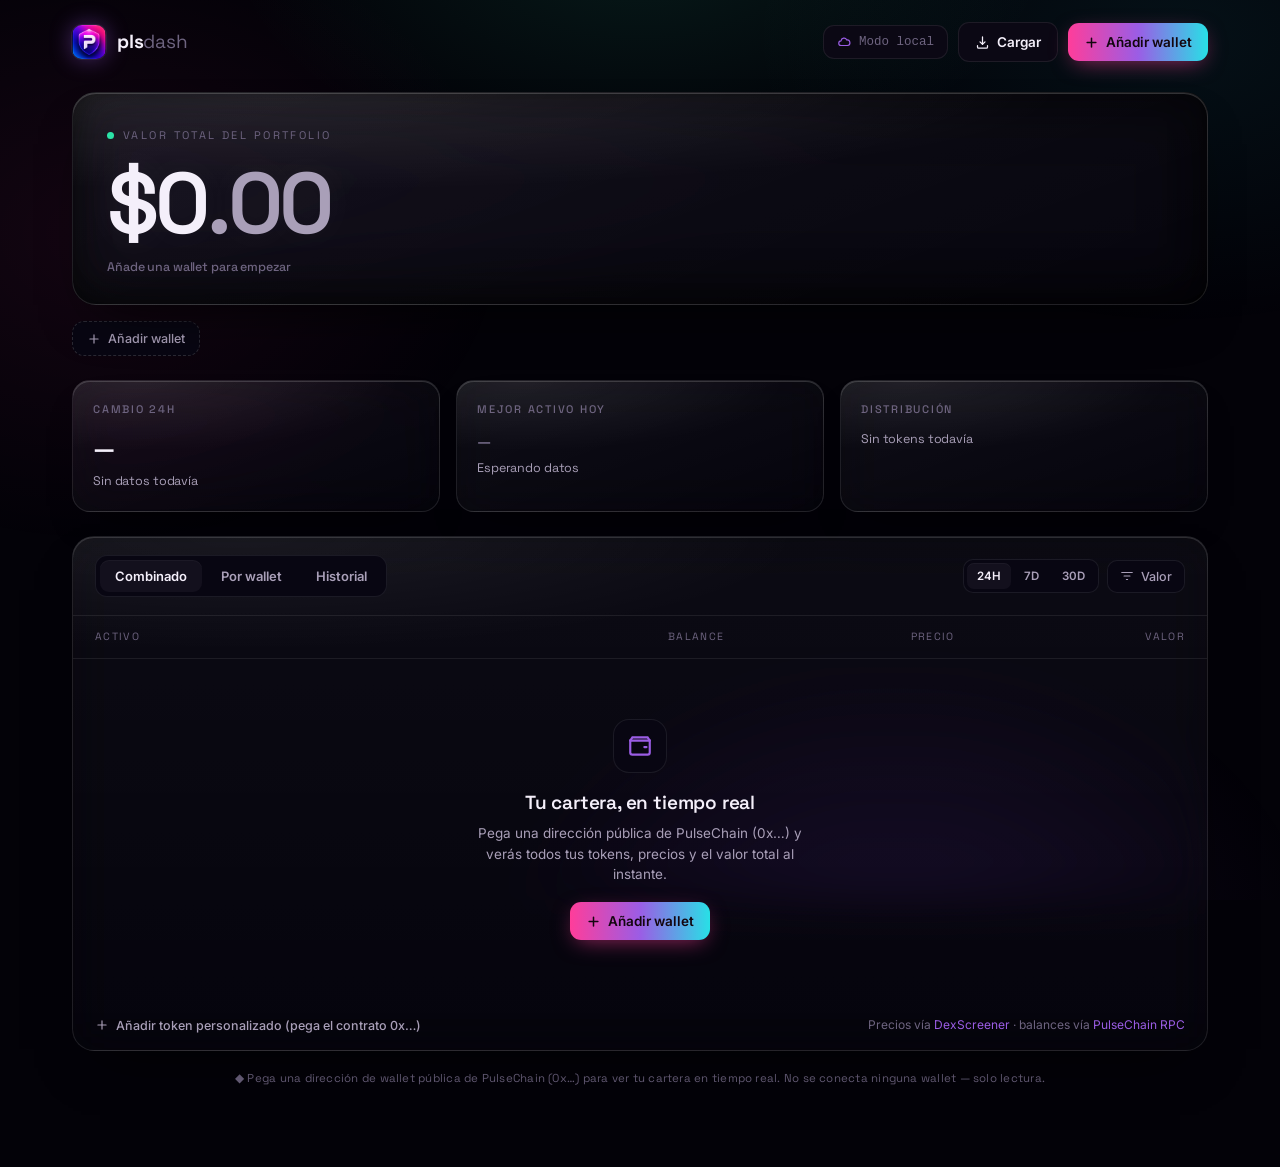
==== index.html @ 0d254b98 "fix(portada): los logos oficiales, de cualquier par y con el explorador de respaldo Los tokens salía" ====
<!DOCTYPE html>
<html lang="es">
<head>
<meta charset="UTF-8">
<meta name="viewport" content="width=device-width, initial-scale=1.0, viewport-fit=cover">
<meta name="apple-mobile-web-app-capable" content="yes">
<meta name="theme-color" content="#0C0710">
<meta name="description" content="PLSDASH — Portfolio tracker en tiempo real para PulseChain. Pega tus wallets y mira todos tus tokens, precios y valor total.">
<title>PLSDASH — PulseChain Portfolio</title>
<link rel="preconnect" href="https://fonts.googleapis.com">
<link rel="preconnect" href="https://fonts.gstatic.com" crossorigin>
<link href="https://fonts.googleapis.com/css2?family=Space+Grotesk:wght@400;500;600;700&family=Inter:wght@400;450;500;600&display=swap" rel="stylesheet">
<style>
  *{margin:0;padding:0;box-sizing:border-box}
  :root{
    --bg:#030208;
    --bg-2:#080612;
    --surface:#0B0814;
    --surface-2:#13101D;
    --line:rgba(255,255,255,.08);
    --line-2:rgba(255,255,255,.14);
    --text:#F4EFFA;
    --dim:#A99FB8;
    --faint:#6E6480;
    --pink:#FF3D9A;
    --violet:#9B5DE5;
    --cyan:#28E0E6;
    --mint:#2BE3A7;
    --red:#FF5C7A;
    --pulse:linear-gradient(90deg,#FF3D9A 0%,#9B5DE5 50%,#28E0E6 100%);
    --display:'Space Grotesk',sans-serif;
    --body:'Inter',sans-serif;
    /* Números financieros en Space Grotesk limpio. Lo técnico (direcciones
       0x… y el código de portfolio) mantiene una monospace real. */
    --mono:'Space Grotesk',sans-serif;
    --tech:'Courier New',monospace;
    --sat:env(safe-area-inset-top,0px);
    --sab:env(safe-area-inset-bottom,0px);
    --sal:env(safe-area-inset-left,0px);
    --sar:env(safe-area-inset-right,0px);
  }
  html{-webkit-text-size-adjust:100%}
  body{
    font-family:var(--body);
    background:var(--bg);
    color:var(--text);
    min-height:100vh;
    line-height:1.5;
    -webkit-font-smoothing:antialiased;
    overflow-x:hidden;
  }
  /* ambient glow */
  body::before{
    content:'';position:fixed;inset:0;z-index:0;pointer-events:none;
    background:
      radial-gradient(680px 380px at 50% -6%,rgba(43,227,167,.11),transparent 60%),
      radial-gradient(760px 520px at 92% 4%,rgba(40,224,230,.07),transparent 56%),
      radial-gradient(680px 520px at 8% 26%,rgba(255,61,154,.07),transparent 60%),
      radial-gradient(720px 560px at 70% 108%,rgba(155,93,229,.10),transparent 60%);
  }
  .wrap{position:relative;z-index:1;max-width:1180px;margin:0 auto;padding:max(0px,var(--sat)) calc(22px + var(--sar)) calc(80px + var(--sab)) calc(22px + var(--sal))}

  /* ---------- NAV ---------- */
  nav{display:flex;align-items:center;justify-content:space-between;padding:22px 0 30px;gap:16px}
  .brand{display:flex;align-items:center;gap:11px;font-family:var(--display);font-weight:600;font-size:19px;letter-spacing:-.01em;cursor:pointer;user-select:none}
  /* El icono trae su propio fondo y su gradiente, así que la marca ya no
     pinta ninguno: solo la sostiene y conserva el halo violeta de antes. */
  .brand .mark{width:34px;height:34px;border-radius:10px;overflow:hidden;flex-shrink:0;
    box-shadow:0 0 22px rgba(155,93,229,.42),0 0 0 1px rgba(255,255,255,.07)}
  .brand .mark img{width:100%;height:100%;display:block}
  .brand b{font-weight:700}
  .brand span{color:var(--faint);font-weight:400}
  .nav-actions{display:flex;align-items:center;gap:10px}
  .code-badge{display:flex;align-items:center;gap:8px;background:var(--surface);border:1px solid var(--line);border-radius:11px;padding:9px 13px;color:var(--dim);font-family:var(--tech);font-size:12.5px;cursor:pointer;transition:.16s}
  .code-badge:hover{border-color:var(--line-2);color:var(--text)}
  .code-badge svg{width:14px;height:14px;flex-shrink:0;color:var(--violet)}
  .code-badge.local{color:var(--faint)}
  .btn{font-family:var(--body);font-weight:600;font-size:13.5px;border:none;border-radius:11px;padding:11px 16px;cursor:pointer;display:inline-flex;align-items:center;gap:7px;transition:.18s ease;white-space:nowrap}
  .btn svg{width:15px;height:15px}
  .btn-primary{background:var(--pulse);color:#13060F;box-shadow:0 6px 22px -6px rgba(255,61,154,.6)}
  .btn-primary:hover{transform:translateY(-1px);box-shadow:0 10px 26px -6px rgba(255,61,154,.7)}
  .btn-primary:active{transform:translateY(0)}
  .btn-ghost{background:var(--surface);color:var(--text);border:1px solid var(--line)}
  .btn-ghost:hover{border-color:var(--line-2);background:var(--surface-2)}
  .btn:focus-visible,.tool:focus-visible,.tab:focus-visible,.code-badge:focus-visible{outline:2px solid var(--cyan);outline-offset:2px}

  /* ---------- HERO ---------- */
  .hero{position:relative;border:1px solid rgba(255,255,255,.10);border-radius:24px;padding:34px 34px 0;overflow:hidden;margin-bottom:16px;
    background:radial-gradient(120% 80% at 18% 0%,rgba(255,255,255,.085),transparent 58%),linear-gradient(160deg,rgba(255,255,255,.05),rgba(255,255,255,.012));
    backdrop-filter:blur(24px) saturate(150%);-webkit-backdrop-filter:blur(24px) saturate(150%);
    box-shadow:inset 0 1px 0 rgba(255,255,255,.18),inset 0 -16px 36px rgba(0,0,0,.42),0 26px 54px -26px rgba(0,0,0,.85)}
  .eyebrow{font-family:var(--mono);font-size:11px;letter-spacing:.22em;text-transform:uppercase;color:var(--faint);display:flex;align-items:center;gap:9px}
  .eyebrow .live{width:7px;height:7px;border-radius:50%;background:var(--mint);box-shadow:0 0 0 0 rgba(43,227,167,.6);animation:beat 2.4s infinite}
  .eyebrow .live.stale{background:var(--faint);animation:none}
  @keyframes beat{0%{box-shadow:0 0 0 0 rgba(43,227,167,.55)}70%{box-shadow:0 0 0 7px rgba(43,227,167,0)}100%{box-shadow:0 0 0 0 rgba(43,227,167,0)}}
  .total{font-family:var(--display);font-weight:600;color:var(--text);letter-spacing:-.03em;line-height:1;margin:16px 0 12px;font-size:clamp(48px,9vw,86px);font-variant-numeric:tabular-nums;text-shadow:0 0 40px rgba(255,255,255,.07)}
  .total .cents{color:var(--dim)}
  .hero-meta{display:flex;flex-wrap:wrap;align-items:center;gap:8px 16px;font-size:13.5px;color:var(--dim);padding-bottom:28px;min-height:20px}
  .chip{display:inline-flex;align-items:center;gap:6px;font-family:var(--mono);font-size:12.5px;font-weight:500;font-variant-numeric:tabular-nums;letter-spacing:-.01em}
  .up{color:var(--mint)}.down{color:var(--red)}
  .chip.pill{background:rgba(43,227,167,.1);color:var(--mint);padding:5px 10px;border-radius:8px;border:1px solid rgba(43,227,167,.22)}
  .chip.pill.down{background:rgba(255,92,122,.1);color:var(--red);border-color:rgba(255,92,122,.22)}
  .dot-sep{width:3px;height:3px;border-radius:50%;background:var(--faint)}

  /* ---------- WALLET BAR ---------- */
  .wallet-bar{display:flex;flex-wrap:wrap;gap:10px;margin-bottom:24px;align-items:center}
  .wchip{display:inline-flex;align-items:center;gap:9px;background:var(--surface);border:1px solid var(--line);border-radius:12px;padding:8px 10px 8px 12px;font-size:13px;color:var(--text);transition:.16s}
  .wchip:hover{border-color:var(--line-2)}
  .wchip .wch-d{width:24px;height:24px;border-radius:7px;display:grid;place-items:center;font-family:var(--mono);font-size:10px;color:#0C0710;font-weight:700;flex-shrink:0}
  .wchip .wch-i b{font-weight:600;font-size:12.5px}
  .wchip .wch-i span{font-family:var(--tech);font-size:10.5px;color:var(--faint);display:block;line-height:1.2}
  .wchip .x{width:24px;height:24px;border-radius:7px;display:grid;place-items:center;background:none;border:none;cursor:pointer;color:var(--faint);transition:.15s}
  .wchip .x:hover{background:var(--bg-2);color:var(--red)}
  .wchip .x svg{width:13px;height:13px}
  .wchip .lbl-btn{background:none;border:none;cursor:pointer;color:var(--faint);padding:0;display:grid;place-items:center}
  .wchip .lbl-btn:hover{color:var(--violet)}
  .wchip .lbl-btn svg{width:12px;height:12px}
  .add-wallet-chip{display:inline-flex;align-items:center;gap:7px;background:var(--bg-2);border:1px dashed var(--line-2);border-radius:12px;padding:9px 14px;font-family:var(--body);font-weight:500;font-size:12.5px;color:var(--dim);cursor:pointer;transition:.16s}
  .add-wallet-chip:hover{color:var(--text);border-color:var(--violet)}
  .add-wallet-chip svg{width:14px;height:14px}

  /* ---------- STAT STRIP ---------- */
  .stats{display:grid;grid-template-columns:repeat(3,1fr);gap:16px;margin-bottom:24px}
  .stat{position:relative;border:1px solid rgba(255,255,255,.10);border-radius:18px;padding:20px;
    background:radial-gradient(120% 90% at 18% 0%,rgba(255,255,255,.08),transparent 60%),linear-gradient(160deg,rgba(255,255,255,.05),rgba(255,255,255,.012));
    backdrop-filter:blur(22px) saturate(150%);-webkit-backdrop-filter:blur(22px) saturate(150%);
    box-shadow:inset 0 1px 0 rgba(255,255,255,.16),0 20px 44px -26px rgba(0,0,0,.8)}
  .stat h4{font-family:var(--mono);font-size:11px;letter-spacing:.16em;text-transform:uppercase;color:var(--faint);font-weight:500;margin-bottom:12px}
  .stat .v{font-family:var(--display);font-size:25px;font-weight:600;letter-spacing:-.02em;font-variant-numeric:tabular-nums}
  .stat .sub{font-size:12.5px;color:var(--dim);margin-top:5px;font-family:var(--mono);font-variant-numeric:tabular-nums;letter-spacing:-.01em}
  .perf-row{display:flex;align-items:center;gap:10px}
  .tk{width:26px;height:26px;border-radius:50%;display:grid;place-items:center;font-family:var(--display);font-weight:700;font-size:11px;color:#0C0710;flex-shrink:0;overflow:hidden;position:relative}
  .tk img{position:absolute;inset:0;width:100%;height:100%;object-fit:cover;border-radius:50%}
  /* mini donut */
  .donut{display:flex;align-items:center;gap:16px}
  .donut svg{width:62px;height:62px;flex-shrink:0;transform:rotate(-90deg)}
  .legend{display:flex;flex-direction:column;gap:5px;font-size:12px;color:var(--dim)}
  .legend i{display:inline-block;width:8px;height:8px;border-radius:2px;margin-right:7px}

  /* ---------- HOLDINGS ---------- */
  .panel{position:relative;border:1px solid rgba(255,255,255,.10);border-radius:22px;overflow:hidden;
    background:radial-gradient(90% 40% at 15% 0%,rgba(255,255,255,.06),transparent 55%),linear-gradient(180deg,rgba(255,255,255,.04),rgba(255,255,255,.012));
    backdrop-filter:blur(22px) saturate(150%);-webkit-backdrop-filter:blur(22px) saturate(150%);
    box-shadow:inset 0 1px 0 rgba(255,255,255,.14),0 26px 54px -28px rgba(0,0,0,.85)}
  .panel-head{display:flex;align-items:center;justify-content:space-between;padding:18px 22px;border-bottom:1px solid var(--line);gap:12px;flex-wrap:wrap}
  .tabs{display:flex;gap:4px;background:var(--bg-2);padding:4px;border-radius:12px;border:1px solid var(--line)}
  .tab{font-family:var(--body);font-weight:600;font-size:13px;color:var(--dim);background:none;border:none;padding:8px 15px;border-radius:9px;cursor:pointer;transition:.16s}
  .tab.on{background:var(--surface-2);color:var(--text);box-shadow:0 1px 0 rgba(255,255,255,.04) inset}
  .head-tools{display:flex;align-items:center;gap:8px}
  .tool{display:inline-flex;align-items:center;gap:7px;font-family:var(--body);font-weight:500;font-size:12.5px;color:var(--dim);background:var(--bg-2);border:1px solid var(--line);padding:8px 12px;border-radius:10px;cursor:pointer;transition:.16s;white-space:nowrap;flex-shrink:0}
  .tool:hover{color:var(--text);border-color:var(--line-2)}
  .tool svg{width:14px;height:14px}
  .tool.active{color:var(--text);border-color:var(--violet)}

  .thead{display:grid;grid-template-columns:2.4fr 1.3fr 1.3fr 1.3fr;gap:14px;padding:13px 22px;font-family:var(--mono);font-size:10.5px;letter-spacing:.13em;text-transform:uppercase;color:var(--faint);border-bottom:1px solid var(--line)}
  .thead .r{text-align:right}
  .row{display:grid;grid-template-columns:2.4fr 1.3fr 1.3fr 1.3fr;gap:14px;padding:15px 22px;align-items:center;border-bottom:1px solid var(--line);transition:.15s}
  .row:last-child{border-bottom:none}
  .row:hover{background:rgba(255,255,255,.045)}
  .asset{display:flex;align-items:center;gap:13px;min-width:0}
  .logo{width:40px;height:40px;border-radius:50%;display:grid;place-items:center;font-family:var(--display);font-weight:700;font-size:14px;color:#0C0710;flex-shrink:0;position:relative;box-shadow:0 0 0 1px rgba(255,255,255,.06);overflow:hidden}
  .logo img{position:absolute;inset:0;width:100%;height:100%;border-radius:50%;object-fit:cover;z-index:2;background:#17101F}
  .logo .ini{position:relative;z-index:1}
  .asset .nm{min-width:0}
  .asset .nm b{font-weight:600;font-size:14.5px;display:block;letter-spacing:-.01em;white-space:nowrap;overflow:hidden;text-overflow:ellipsis}
  .asset .nm span{font-family:var(--mono);font-size:11.5px;color:var(--faint)}
  .custom-tag{font-family:var(--mono);font-size:9px;letter-spacing:.08em;text-transform:uppercase;color:var(--violet);border:1px solid rgba(155,93,229,.4);padding:2px 5px;border-radius:5px;margin-left:7px;vertical-align:middle}
  .num{font-family:var(--mono);font-size:13.5px;text-align:right;font-variant-numeric:tabular-nums;letter-spacing:-.01em}
  .num .q{color:var(--dim);font-size:11px;display:block;margin-top:2px}
  .val{font-family:var(--mono);font-size:14px;font-weight:600;text-align:right;font-variant-numeric:tabular-nums;letter-spacing:-.01em}
  .val .d{font-size:11px;font-weight:500;margin-top:2px;display:block}
  /* Nota del filtro de polvo, bajo la lista. Discreta a propósito: informa
     de lo que no se está viendo sin competir con las filas. */
  /* ---------- POLVO ----------
     Escondido por omisión. El botón vive al final de la lista, no en la barra
     de herramientas: desplegar el polvo es algo que se hace después de mirar
     la cartera, no antes. */
  .dust-foot{border-top:1px solid var(--line)}
  .dust-btn{display:flex;align-items:center;justify-content:center;gap:10px;width:100%;
    padding:14px 22px;background:none;border:0;cursor:pointer;
    font-family:var(--mono);font-size:11.5px;letter-spacing:.13em;
    color:var(--faint);transition:color .16s,background .16s}
  .dust-btn:hover{color:var(--text);background:var(--bg-2)}
  .dust-btn .db-lbl{color:var(--violet);font-weight:600}
  .dust-btn:hover .db-lbl{color:var(--text)}
  .dust-btn .db-sub{letter-spacing:.02em;text-transform:none}
  .dust-sep{padding:11px 22px 4px;font-family:var(--mono);font-size:10.5px;
    letter-spacing:.13em;text-transform:uppercase;color:var(--faint)}
  /* Las filas del polvo van un punto más apagadas que las de verdad: están
     ahí porque las has pedido, no porque importen. */
  .dust-lista .row{opacity:.72}
  .dust-lista .row:hover{opacity:1}

  /* wallet group header (by-wallet view) */
  .wgroup{padding:16px 22px 6px;border-bottom:1px solid var(--line);display:flex;align-items:center;justify-content:space-between;background:var(--bg-2)}
  .wgroup .wl{display:flex;align-items:center;gap:11px}
  .wgroup .wd{width:32px;height:32px;border-radius:9px;background:var(--surface-2);border:1px solid var(--line);display:grid;place-items:center;font-family:var(--mono);font-size:11px;color:var(--violet)}
  .wgroup .wn b{font-size:13.5px;display:block}
  .wgroup .wn span{font-family:var(--tech);font-size:11px;color:var(--faint)}
  .wgroup .wv{font-family:var(--mono);font-size:14px;font-weight:600;text-align:right;font-variant-numeric:tabular-nums;letter-spacing:-.01em}
  .wgroup .wv span{display:block;font-size:11px;font-weight:400;color:var(--faint)}

  .foot{padding:16px 22px;display:flex;align-items:center;justify-content:space-between;font-size:12px;color:var(--faint);flex-wrap:wrap;gap:8px}
  .foot a{color:var(--violet);text-decoration:none}
  .foot a:hover{text-decoration:underline}
  .add-tok{display:inline-flex;align-items:center;gap:7px;font-family:var(--body);font-weight:500;font-size:12.5px;color:var(--dim);cursor:pointer;background:none;border:none}
  .add-tok:hover{color:var(--text)}
  .add-tok svg{width:14px;height:14px}

  /* state blocks */
  .state-block{padding:60px 22px;text-align:center;color:var(--dim)}
  .state-block .ico{width:54px;height:54px;border-radius:16px;background:var(--bg-2);border:1px solid var(--line);display:grid;place-items:center;margin:0 auto 16px;color:var(--violet)}
  .state-block .ico svg{width:26px;height:26px}
  .state-block h3{font-family:var(--display);font-size:19px;font-weight:600;color:var(--text);margin-bottom:6px;letter-spacing:-.01em}
  .state-block p{font-size:13.5px;max-width:340px;margin:0 auto 18px}
  .state-block.error .ico{color:var(--red)}
  .spinner{width:34px;height:34px;border-radius:50%;border:3px solid var(--line-2);border-top-color:var(--violet);margin:0 auto 16px;animation:spin .8s linear infinite}
  @keyframes spin{to{transform:rotate(360deg)}}
  /* skeleton rows */
  .sk-row{display:grid;grid-template-columns:2.4fr 1.3fr 1.3fr 1.3fr;gap:14px;padding:15px 22px;align-items:center;border-bottom:1px solid var(--line)}
  .sk{background:linear-gradient(90deg,var(--surface-2) 25%,var(--bg-2) 37%,var(--surface-2) 63%);background-size:400% 100%;animation:shimmer 1.4s infinite;border-radius:6px;height:14px}
  .sk.circle{width:40px;height:40px;border-radius:50%}
  .sk-asset{display:flex;align-items:center;gap:13px}
  @keyframes shimmer{0%{background-position:100% 0}100%{background-position:-100% 0}}

  .note{margin-top:18px;font-size:11.5px;color:var(--faint);text-align:center;font-family:var(--mono);letter-spacing:.02em;line-height:1.6}

  /* Sin regla `display` positiva aquí: la llevaba y pisaba al `display:grid`
     de .thead (misma especificidad, declarada después), y la cabecera de
     columnas salía apilada en escritorio. Ocultar basta, que para eso está. */
  body[data-view="wallet"] .hide-on-wallet{display:none}
  /* En la vista Historial ocultamos la cabecera de tabla, las herramientas
     de tokens y el pie de "añadir token": no aplican al calendario. */
  body[data-view="history"] .thead,
  body[data-view="history"] .head-tools,
  body[data-view="history"] .foot{display:none}

  /* ---------- HISTORIAL / CALENDARIO ---------- */
  .hist-bar{display:flex;align-items:center;justify-content:space-between;gap:12px;padding:16px 22px;border-bottom:1px solid var(--line);flex-wrap:wrap}
  .month-nav{display:flex;align-items:center;gap:10px}
  .mn-btn{width:34px;height:34px;border-radius:9px;background:var(--bg-2);border:1px solid var(--line);color:var(--text);font-size:18px;cursor:pointer;display:grid;place-items:center;transition:.15s;line-height:1}
  .mn-btn:hover{border-color:var(--line-2);background:var(--surface-2)}
  .mn-lbl{font-family:var(--display);font-weight:600;font-size:15px;min-width:140px;text-align:center;text-transform:capitalize}
  .hist-filters{display:flex;gap:8px;flex-wrap:wrap}
  .hist-wallet{width:auto;min-width:160px;padding:9px 12px;font-family:var(--body);font-size:13px;cursor:pointer;letter-spacing:0}
  .hist-min{width:auto;min-width:120px;padding:9px 12px;font-family:var(--body);font-size:13px;cursor:pointer;letter-spacing:0;color:var(--text)}
  .cal-grid{display:grid;grid-template-columns:repeat(7,1fr);gap:6px;padding:18px 22px}
  .cal-wd{text-align:center;font-family:var(--mono);font-size:10px;letter-spacing:.1em;color:var(--faint);padding-bottom:2px}
  .cal-pad{min-height:98px}
  .cal-cell{position:relative;min-height:98px;border-radius:10px;border:1px solid var(--line);background:var(--surface-2);overflow:hidden;display:flex;flex-direction:column;gap:4px;padding:6px 7px;text-align:left;font-family:inherit}
  .cal-cell.active{cursor:pointer;border-color:var(--line-2)}
  .cal-cell.active:hover{border-color:var(--violet)}
  .cal-cell.sel{border-color:var(--cyan);box-shadow:0 0 0 1px var(--cyan)}
  .cal-fill{position:absolute;inset:0;background:var(--pulse);z-index:0}
  .cal-d{position:relative;z-index:1;font-family:var(--mono);font-size:11px;font-weight:600;color:var(--text);font-variant-numeric:tabular-nums;opacity:.92}
  .cal-toks{position:relative;z-index:1;display:flex;flex-direction:column;gap:3px;flex:1;min-height:0}
  .cal-tok{display:flex;align-items:center;gap:5px;background:rgba(10,6,14,.46);border-radius:6px;padding:2px 5px}
  .ctk-logo{width:15px;height:15px;border-radius:50%;flex-shrink:0;display:grid;place-items:center;font-family:var(--display);font-weight:700;font-size:8px;color:#0C0710;overflow:hidden;position:relative}
  .ctk-logo img{position:absolute;inset:0;width:100%;height:100%;object-fit:cover}
  .ctk-amt{font-family:var(--mono);font-size:10px;font-weight:600;color:var(--text);letter-spacing:-.02em;white-space:nowrap;overflow:hidden;text-overflow:ellipsis}
  .ctk-usd{margin-left:auto;font-family:var(--mono);font-size:9.5px;font-weight:600;color:var(--mint);letter-spacing:-.02em;white-space:nowrap}
  .cal-more{position:relative;z-index:1;font-family:var(--mono);font-size:9px;color:var(--dim);padding-left:2px}
  .cal-tot{position:relative;z-index:1;font-family:var(--mono);font-size:10.5px;font-weight:700;color:var(--text);letter-spacing:-.02em;text-shadow:0 1px 2px rgba(0,0,0,.55)}
  /* resumen del mes */
  .hist-summary{padding:6px 22px 18px;border-top:1px solid var(--line)}
  .hs-head{display:flex;align-items:baseline;justify-content:space-between;gap:10px;padding:14px 0 10px;flex-wrap:wrap}
  .hs-head b{font-family:var(--display);font-size:15px;font-weight:600}
  .hs-head span{font-family:var(--mono);font-size:12px;color:var(--dim);font-variant-numeric:tabular-nums}
  .hs-row{display:flex;align-items:center;gap:12px;padding:9px 0;border-bottom:1px solid var(--line)}
  .hs-row:last-child{border-bottom:none}
  .hs-i{flex:1;min-width:0}
  .hs-i b{display:block;font-size:13px;font-weight:600;font-family:var(--mono);letter-spacing:-.01em;font-variant-numeric:tabular-nums}
  .hs-i span{display:block;font-family:var(--body);font-size:11px;color:var(--faint);white-space:nowrap;overflow:hidden;text-overflow:ellipsis}
  .hs-v{font-family:var(--mono);font-size:13px;font-weight:600;color:var(--mint);letter-spacing:-.01em;font-variant-numeric:tabular-nums}
  .hist-detail{padding:6px 22px 18px;border-top:1px solid var(--line)}
  .hd-head{display:flex;align-items:baseline;justify-content:space-between;gap:10px;padding:14px 0 10px;flex-wrap:wrap}
  .hd-head b{font-family:var(--display);font-size:15px;font-weight:600;text-transform:capitalize}
  .hd-head span{font-family:var(--mono);font-size:12px;color:var(--dim);font-variant-numeric:tabular-nums}
  .htx{display:flex;align-items:center;gap:12px;padding:10px 0;border-bottom:1px solid var(--line)}
  .htx:last-child{border-bottom:none}
  .htx .logo{box-shadow:0 0 0 1px rgba(255,255,255,.06)}
  .htx-i{flex:1;min-width:0}
  .htx-i b{display:block;font-size:13.5px;font-weight:600;font-family:var(--mono);letter-spacing:-.01em;font-variant-numeric:tabular-nums}
  .htx-i span{font-family:var(--body);font-size:11.5px;color:var(--faint);white-space:nowrap;overflow:hidden;text-overflow:ellipsis;display:block}
  .htx-v{font-family:var(--mono);font-size:13.5px;font-weight:600;color:var(--mint);letter-spacing:-.01em;font-variant-numeric:tabular-nums}
  .hist-note{padding:14px 22px;text-align:center;font-size:11px;color:var(--faint);font-family:var(--mono);border-top:1px solid var(--line)}

  /* ---------- TIMEFRAME + GRÁFICO ---------- */
  .tf-seg{display:flex;gap:3px;background:var(--bg-2);border:1px solid var(--line);padding:3px;border-radius:10px}
  .tf-seg button{font-family:var(--body);font-weight:600;font-size:11.5px;color:var(--dim);background:none;border:none;padding:6px 10px;border-radius:7px;cursor:pointer;transition:.15s}
  .tf-seg button.on{background:var(--surface-2);color:var(--text);box-shadow:0 1px 0 rgba(255,255,255,.04) inset}
  .tf-seg button:hover:not(.on){color:var(--text)}
  .tf-seg button:focus-visible{outline:2px solid var(--cyan);outline-offset:1px}
  .chartbtn{margin-left:auto;width:30px;height:30px;border-radius:8px;display:grid;place-items:center;background:none;border:1px solid transparent;color:var(--faint);cursor:pointer;flex-shrink:0;transition:.15s}
  .chartbtn:hover{background:var(--bg-2);border-color:var(--line);color:var(--cyan)}
  .chartbtn:focus-visible{outline:2px solid var(--cyan);outline-offset:1px}
  .chartbtn svg{width:16px;height:16px}
  .modal.modal-wide{max-width:960px}
  .chart-wrap{margin-top:8px;border-radius:14px;overflow:hidden;background:var(--bg-2);border:1px solid var(--line)}
  .chart-wrap iframe{display:block;width:100%;height:min(68vh,560px);border:0}
  .chart-empty{padding:50px 20px;text-align:center;color:var(--faint);font-size:13px}
  .chart-foot{margin-top:14px;display:flex;justify-content:flex-end}
  .chart-foot a{color:var(--violet);text-decoration:none;font-size:12.5px;font-weight:600}
  .chart-foot a:hover{text-decoration:underline}

  /* toast */
  /* En reposo se oculta de verdad, no se empuja fuera de la ventana. El
     translateY(140%) de antes movía 140% de SU altura (36px) cuando había que
     salvar `bottom` + altura + área segura: asomaban 14px del borde superior
     por debajo de todo, en escritorio y en móvil.
     La transición de `visibility` va con retardo al ocultar, para que el
     deslizamiento de salida se vea entero antes de desaparecer. */
  .toast{position:fixed;left:50%;bottom:calc(24px + var(--sab));transform:translateX(-50%) translateY(140%);background:var(--surface-2);border:1px solid var(--line-2);color:var(--text);padding:12px 18px;border-radius:12px;font-size:13.5px;z-index:200;box-shadow:0 12px 40px -8px rgba(0,0,0,.6);max-width:90vw;
    visibility:hidden;opacity:0;pointer-events:none;
    transition:transform .3s cubic-bezier(.2,.8,.2,1),opacity .3s,visibility 0s linear .3s}
  .toast.show{transform:translateX(-50%) translateY(0);visibility:visible;opacity:1;
    transition:transform .3s cubic-bezier(.2,.8,.2,1),opacity .3s,visibility 0s}
  .toast.err{border-color:rgba(255,92,122,.4)}

  /* modal */
  .modal-bg{position:fixed;inset:0;background:rgba(8,4,11,.7);backdrop-filter:blur(6px);-webkit-backdrop-filter:blur(6px);z-index:100;display:none;align-items:center;justify-content:center;padding:20px}
  .modal-bg.show{display:flex}
  .modal{background:var(--surface);border:1px solid var(--line-2);border-radius:22px;width:100%;max-width:440px;padding:26px;position:relative;animation:rise .25s cubic-bezier(.2,.8,.2,1)}
  @keyframes rise{from{opacity:0;transform:translateY(14px)}to{opacity:1;transform:none}}
  .modal h2{font-family:var(--display);font-size:21px;font-weight:600;letter-spacing:-.01em;margin-bottom:6px}
  .modal .lead{font-size:13.5px;color:var(--dim);margin-bottom:20px}
  .modal label{display:block;font-family:var(--mono);font-size:10.5px;letter-spacing:.13em;text-transform:uppercase;color:var(--faint);margin-bottom:8px;margin-top:16px}
  .modal label:first-of-type{margin-top:0}
  .field{width:100%;background:var(--bg-2);border:1px solid var(--line);border-radius:12px;padding:13px 14px;color:var(--text);font-family:var(--tech);font-size:14px;transition:.16s}
  .field:focus{outline:none;border-color:var(--violet);background:var(--surface-2)}
  .field::placeholder{color:var(--faint)}
  .modal-actions{display:flex;gap:10px;margin-top:22px}
  .modal-actions .btn{flex:1;justify-content:center}
  .modal-close{position:absolute;top:18px;right:18px;width:32px;height:32px;border-radius:9px;background:var(--bg-2);border:1px solid var(--line);display:grid;place-items:center;cursor:pointer;color:var(--dim);transition:.15s}
  .modal-close:hover{color:var(--text);border-color:var(--line-2)}
  .modal-close svg{width:15px;height:15px}
  .field-err{font-size:12px;color:var(--red);margin-top:8px;min-height:16px}
  .field-ok{font-size:12px;color:var(--mint);margin-top:8px;min-height:16px}
  /* token preview */
  .tok-preview{display:none;align-items:center;gap:13px;margin-top:16px;background:var(--bg-2);border:1px solid var(--line);border-radius:12px;padding:13px}
  .tok-preview.show{display:flex}
  .tok-preview .pv-logo{width:38px;height:38px;border-radius:50%;overflow:hidden;flex-shrink:0;display:grid;place-items:center;font-family:var(--display);font-weight:700;color:#0C0710;position:relative}
  .tok-preview .pv-logo img{position:absolute;inset:0;width:100%;height:100%;object-fit:cover}
  .tok-preview .pv-i b{font-size:14px;display:block}
  .tok-preview .pv-i span{font-family:var(--mono);font-size:12px;color:var(--dim);font-variant-numeric:tabular-nums;letter-spacing:-.01em}
  .modal .priv{font-size:11.5px;color:var(--faint);line-height:1.55;margin-top:18px;padding-top:16px;border-top:1px solid var(--line);display:flex;gap:9px}
  .modal .priv svg{width:15px;height:15px;flex-shrink:0;margin-top:2px;color:var(--violet)}
  .seg{display:flex;gap:6px;background:var(--bg-2);border:1px solid var(--line);padding:4px;border-radius:11px;margin-bottom:4px}
  .seg button{flex:1;font-family:var(--body);font-weight:600;font-size:12.5px;color:var(--dim);background:none;border:none;padding:8px;border-radius:8px;cursor:pointer;transition:.15s}
  .seg button.on{background:var(--surface-2);color:var(--text)}
  .copy-row{display:flex;align-items:center;gap:10px;background:var(--bg-2);border:1px solid var(--line);border-radius:12px;padding:12px 14px;margin-top:6px}
  .copy-row code{font-family:var(--tech);font-size:14px;color:var(--cyan);flex:1;word-break:break-all}
  .copy-row button{background:var(--surface-2);border:1px solid var(--line);border-radius:9px;padding:8px 12px;color:var(--text);font-family:var(--body);font-weight:600;font-size:12px;cursor:pointer;transition:.15s}
  .copy-row button:hover{border-color:var(--violet)}

  /* ---------- RESPONSIVE ---------- */
  @media(max-width:760px){
    .code-badge .code-txt{display:none}
    .stats{grid-template-columns:1fr}
    .hero{padding:26px 22px 0;border-radius:20px}
    .thead{display:none}
    .row{grid-template-columns:1fr auto;gap:6px 12px;padding:14px 16px}
    .asset{grid-row:span 2;grid-column:1}
    .num.price{display:none}
    .num.bal{grid-column:2;grid-row:1;text-align:right;align-self:end}
    .num.bal .q{display:inline;color:var(--faint)}
    .val{grid-column:2;grid-row:2;align-self:start}
    .panel-head{padding:16px}
    .total{margin-top:14px}
    .btn-primary .bt-txt,.btn-ghost .bt-txt{display:none}
    .btn-primary,.btn-ghost{padding:11px 13px}
    .hist-bar{padding:14px 16px}
    .hist-detail,.hist-summary{padding-left:16px;padding-right:16px}
    /* En móvil no caben cantidades por celda: mostramos sólo los iconos
       (solapados) y el total del día; el detalle completo al tocar. */
    .cal-grid{padding:14px 10px;gap:5px}
    .cal-cell,.cal-pad{min-height:72px}
    .cal-toks{flex-direction:row;flex-wrap:wrap;gap:0;align-items:center}
    .cal-tok{background:none;padding:0}
    .cal-tok:not(:first-child){margin-left:-6px}
    .ctk-amt,.ctk-usd{display:none}
    .ctk-logo{box-shadow:0 0 0 2px var(--surface-2)}
    .cal-more{font-size:8.5px;padding-left:4px}
  }
  @media(max-width:420px){
    .brand span{display:none}
    .wrap{padding-left:calc(14px + var(--sal));padding-right:calc(14px + var(--sar))}
    .cal-grid{gap:4px}
    .hist-filters{flex:1}
    .hist-min,.hist-wallet{flex:1;min-width:0}
  }
  @media(prefers-reduced-motion:reduce){
    .eyebrow .live,.spinner,.sk,.modal{animation:none}
  }
</style>
  <!-- Sin sizes="any": el .ico del pack solo trae 16x16, y declararlo
       escalable haría que el navegador lo prefiriese al PNG de 32. -->
  <link rel="icon" href="/favicon.ico">
  <link rel="icon" type="image/png" sizes="16x16" href="/icons/plsdash-16x16.png">
  <link rel="icon" type="image/png" sizes="32x32" href="/icons/plsdash-32x32.png">
  <link rel="icon" type="image/png" sizes="48x48" href="/icons/plsdash-48x48.png">
  <!-- iOS aplica su propia máscara: se le da el arte a pelo, sin recortar. -->
  <link rel="apple-touch-icon" href="/icons/apple-touch-icon-180x180.png">
  <link rel="manifest" href="/manifest.webmanifest">
</head>
<body data-view="combined">
<div class="wrap">

  <!-- NAV -->
  <nav>
    <div class="brand" onclick="goHome()" role="link" tabindex="0" aria-label="PLSDASH inicio">
      <span class="mark">
        <img src="/icons/plsdash-96x96.png" alt="" width="34" height="34" decoding="async">
      </span>
      <div><b>pls</b><span>dash</span></div>
    </div>
    <div class="nav-actions">
      <button class="code-badge local" id="codeBadge" onclick="openCloudModal()" aria-label="Portfolio en la nube">
        <svg viewBox="0 0 24 24" fill="none"><path d="M7 18a4 4 0 0 1 0-8 5 5 0 0 1 9.6-1.6A3.5 3.5 0 0 1 18 18H7Z" stroke="currentColor" stroke-width="2" stroke-linejoin="round"/></svg>
        <span class="code-txt" id="codeTxt">Modo local</span>
      </button>
      <button class="btn btn-ghost" onclick="openLoadModal()" aria-label="Cargar portfolio">
        <svg viewBox="0 0 24 24" fill="none"><path d="M12 3v12m0 0l-4-4m4 4l4-4M4 17v2a2 2 0 0 0 2 2h12a2 2 0 0 0 2-2v-2" stroke="currentColor" stroke-width="2" stroke-linecap="round" stroke-linejoin="round"/></svg>
        <span class="bt-txt">Cargar</span>
      </button>
      <button class="btn btn-primary" onclick="openWalletModal()" aria-label="Añadir wallet">
        <svg viewBox="0 0 24 24" fill="none"><path d="M12 5v14M5 12h14" stroke="#13060F" stroke-width="2.4" stroke-linecap="round"/></svg>
        <span class="bt-txt">Añadir wallet</span>
      </button>
    </div>
  </nav>

  <!-- HERO -->
  <section class="hero">
    <div class="eyebrow"><span class="live" id="liveDot"></span> Valor total del portfolio</div>
    <div class="total" id="totalVal">$0<span class="cents">.00</span></div>
    <div class="hero-meta" id="heroMeta">
      <span class="chip" style="color:var(--faint)">Añade una wallet para empezar</span>
    </div>
  </section>

  <!-- WALLET BAR -->
  <section class="wallet-bar" id="walletBar"></section>

  <!-- STAT STRIP -->
  <section class="stats">
    <div class="stat">
      <h4 id="st24Title">Cambio 24h</h4>
      <div class="v" id="st24Val">—</div>
      <div class="sub" id="st24Sub">Sin datos todavía</div>
    </div>
    <div class="stat">
      <h4 id="stBestTitle">Mejor activo hoy</h4>
      <div class="v perf-row" id="stBest"><span style="color:var(--faint);font-size:16px">—</span></div>
      <div class="sub" id="stBestSub">Esperando datos</div>
    </div>
    <div class="stat">
      <h4>Distribución</h4>
      <div class="donut" id="stDonut">
        <span class="sub" style="margin:0">Sin tokens todavía</span>
      </div>
    </div>
  </section>

  <!-- HOLDINGS -->
  <section class="panel">
    <div class="panel-head">
      <div class="tabs">
        <button class="tab on" onclick="setView('combined',this)">Combinado</button>
        <button class="tab" onclick="setView('wallet',this)">Por wallet</button>
        <button class="tab" onclick="setView('history',this)">Historial</button>
      </div>
      <div class="head-tools">
        <div class="tf-seg" id="tfSeg" role="group" aria-label="Periodo del cambio de precio">
          <button class="on" onclick="setTimeframe('24h',this)">24H</button>
          <button onclick="setTimeframe('7d',this)">7D</button>
          <button onclick="setTimeframe('30d',this)">30D</button>
        </div>
        <button class="tool" id="sortTool" onclick="cycleSort()">
          <svg viewBox="0 0 24 24" fill="none"><path d="M3 6h18M7 12h10M11 18h2" stroke="currentColor" stroke-width="2" stroke-linecap="round"/></svg>
          <span id="sortLbl">Valor</span>
        </button>
      </div>
    </div>

    <!-- COMBINED column header -->
    <div class="thead hide-on-wallet">
      <div>Activo</div>
      <div class="r">Balance</div>
      <div class="r">Precio</div>
      <div class="r">Valor</div>
    </div>

    <!-- ROWS render target -->
    <div id="rows"></div>

    <div class="foot">
      <button class="add-tok" onclick="openTokenModal()">
        <svg viewBox="0 0 24 24" fill="none"><path d="M12 5v14M5 12h14" stroke="currentColor" stroke-width="2" stroke-linecap="round"/></svg>
        Añadir token personalizado (pega el contrato 0x…)
      </button>
      <div>Precios vía <a href="https://dexscreener.com" target="_blank" rel="noopener">DexScreener</a> · balances vía <a href="https://pulsechain.com" target="_blank" rel="noopener">PulseChain RPC</a></div>
    </div>
  </section>

  <div class="note" id="footNote">◆ Pega una dirección de wallet pública de PulseChain (0x…) para ver tu cartera en tiempo real. No se conecta ninguna wallet — solo lectura.</div>

</div>

<!-- ============ MODALS ============ -->
<div class="modal-bg" id="walletModal">
  <div class="modal" role="dialog" aria-modal="true" aria-labelledby="wmTitle">
    <button class="modal-close" onclick="closeModals()" aria-label="Cerrar"><svg viewBox="0 0 24 24" fill="none"><path d="M6 6l12 12M18 6L6 18" stroke="currentColor" stroke-width="2" stroke-linecap="round"/></svg></button>
    <h2 id="wmTitle">Añadir wallet</h2>
    <p class="lead">Pega una dirección pública de PulseChain. No conectas tu wallet: solo se lee el balance público.</p>
    <label for="wmAddr">Dirección</label>
    <input class="field" id="wmAddr" placeholder="0x…" autocomplete="off" spellcheck="false" oninput="document.getElementById('wmErr').textContent=''">
    <label for="wmLabel">Etiqueta (opcional)</label>
    <input class="field" id="wmLabel" placeholder="Main, Cold, Trading…" autocomplete="off" maxlength="24">
    <div class="field-err" id="wmErr"></div>
    <div class="modal-actions">
      <button class="btn btn-ghost" onclick="closeModals()">Cancelar</button>
      <button class="btn btn-primary" onclick="submitWallet()">Añadir</button>
    </div>
  </div>
</div>

<div class="modal-bg" id="tokenModal">
  <div class="modal" role="dialog" aria-modal="true" aria-labelledby="tmTitle">
    <button class="modal-close" onclick="closeModals()" aria-label="Cerrar"><svg viewBox="0 0 24 24" fill="none"><path d="M6 6l12 12M18 6L6 18" stroke="currentColor" stroke-width="2" stroke-linecap="round"/></svg></button>
    <h2 id="tmTitle">Añadir token personalizado</h2>
    <p class="lead">Pega el contrato del token (0x…). Lo buscamos en DexScreener para confirmar que existe.</p>
    <label for="tmAddr">Contrato del token</label>
    <input class="field" id="tmAddr" placeholder="0x…" autocomplete="off" spellcheck="false" oninput="onTokenInput()">
    <div class="field-err" id="tmErr"></div>
    <div class="tok-preview" id="tmPreview"></div>
    <div class="modal-actions">
      <button class="btn btn-ghost" onclick="closeModals()">Cancelar</button>
      <button class="btn btn-primary" id="tmAddBtn" onclick="submitToken()" disabled style="opacity:.5">Añadir</button>
    </div>
  </div>
</div>

<div class="modal-bg" id="cloudModal">
  <div class="modal" role="dialog" aria-modal="true" aria-labelledby="cmTitle">
    <button class="modal-close" onclick="closeModals()" aria-label="Cerrar"><svg viewBox="0 0 24 24" fill="none"><path d="M6 6l12 12M18 6L6 18" stroke="currentColor" stroke-width="2" stroke-linecap="round"/></svg></button>
    <div id="cloudCreate">
      <h2 id="cmTitle">Portfolio en la nube</h2>
      <p class="lead">Crea un código para sincronizar tu portfolio entre dispositivos. Sin cuenta ni contraseña.</p>
      <div class="seg">
        <button class="on" id="segAuto" onclick="setCodeMode('auto')">Código automático</button>
        <button id="segCustom" onclick="setCodeMode('custom')">Personalizado</button>
      </div>
      <div id="customWrap" style="display:none">
        <label for="cmCode">Tu código</label>
        <input class="field" id="cmCode" placeholder="guillem" autocomplete="off" spellcheck="false" oninput="document.getElementById('cmErr').textContent=''">
      </div>
      <div class="field-err" id="cmErr"></div>
      <div class="modal-actions">
        <button class="btn btn-ghost" onclick="closeModals()">Cancelar</button>
        <button class="btn btn-primary" id="cmCreateBtn" onclick="submitCreatePortfolio()">Crear portfolio</button>
      </div>
      <div class="priv">
        <svg viewBox="0 0 24 24" fill="none"><path d="M12 3l7 3v6c0 4.5-3 7.5-7 9-4-1.5-7-4.5-7-9V6l7-3Z" stroke="currentColor" stroke-width="2" stroke-linejoin="round"/></svg>
        <span>Quien tenga tu código puede ver y editar este portfolio. Trátalo como un enlace privado. Las direcciones de blockchain son públicas de todos modos.</span>
      </div>
    </div>
    <div id="cloudInfo" style="display:none">
      <h2>Tu portfolio en la nube</h2>
      <p class="lead">Abre esta URL en cualquier dispositivo para cargar el mismo portfolio.</p>
      <label>Tu código</label>
      <div class="copy-row"><code id="ciCode"></code><button onclick="copyCode()">Copiar</button></div>
      <label>URL para compartir</label>
      <div class="copy-row"><code id="ciUrl"></code><button onclick="copyUrl()">Copiar</button></div>
      <div class="modal-actions">
        <button class="btn btn-ghost" onclick="disconnectCloud()">Desconectar</button>
        <button class="btn btn-primary" onclick="closeModals()">Listo</button>
      </div>
      <div class="priv">
        <svg viewBox="0 0 24 24" fill="none"><path d="M12 3l7 3v6c0 4.5-3 7.5-7 9-4-1.5-7-4.5-7-9V6l7-3Z" stroke="currentColor" stroke-width="2" stroke-linejoin="round"/></svg>
        <span>Quien tenga este código puede ver y editar tu portfolio. Compártelo solo con quien confíes.</span>
      </div>
    </div>
  </div>
</div>

<div class="modal-bg" id="loadModal">
  <div class="modal" role="dialog" aria-modal="true" aria-labelledby="lmTitle">
    <button class="modal-close" onclick="closeModals()" aria-label="Cerrar"><svg viewBox="0 0 24 24" fill="none"><path d="M6 6l12 12M18 6L6 18" stroke="currentColor" stroke-width="2" stroke-linecap="round"/></svg></button>
    <h2 id="lmTitle">Cargar portfolio existente</h2>
    <p class="lead">Introduce tu código de portfolio o pega la URL completa para abrirlo en este dispositivo.</p>
    <label for="lmInput">Código o URL</label>
    <input class="field" id="lmInput" placeholder="Código o URL (plsdash.com/p/...)" autocomplete="off" spellcheck="false" oninput="document.getElementById('lmErr').textContent=''">
    <div class="field-err" id="lmErr"></div>
    <div class="modal-actions">
      <button class="btn btn-ghost" onclick="closeModals()">Cancelar</button>
      <button class="btn btn-primary" onclick="submitLoad()">Cargar</button>
    </div>
  </div>
</div>

<div class="modal-bg" id="chartModal">
  <div class="modal modal-wide" role="dialog" aria-modal="true" aria-labelledby="chTitle">
    <button class="modal-close" onclick="closeChart()" aria-label="Cerrar"><svg viewBox="0 0 24 24" fill="none"><path d="M6 6l12 12M18 6L6 18" stroke="currentColor" stroke-width="2" stroke-linecap="round"/></svg></button>
    <h2 id="chTitle">Gráfico</h2>
    <p class="lead" style="margin-bottom:8px">Gráfico en vivo de DexScreener.</p>
    <div class="chart-wrap" id="chartWrap"></div>
    <div class="chart-foot"><a id="chOpen" href="#" target="_blank" rel="noopener">Abrir en DexScreener ↗</a></div>
  </div>
</div>

<div class="toast" id="toast" role="status" aria-live="polite" aria-atomic="true"></div>

<script>
/* ============================================================
   PLSDASH — PulseChain portfolio tracker
   Vanilla JS, sin build. Datos en vivo desde el navegador:
     · Balances    → PulseChain RPC + explorer (Blockscout) scan API
     · Precios/logo → DexScreener API
   Persistencia: localStorage (caché) + Cloudflare KV (fuente de
   verdad) vía la Pages Function /api/portfolio/[code].
   ============================================================ */

const DEXSCREENER_API  = 'https://api.dexscreener.com';
const PULSECHAIN_RPC    = 'https://rpc.pulsechain.com';
const PULSECHAIN_SCAN   = 'https://api.scan.pulsechain.com';
const BLOCKSCOUT_API    = 'https://api.scan.pulsechain.com/api/v2';
// GeckoTerminal: velas diarias para el cambio a 7d/30d (DexScreener solo da 24h).
const GECKOTERMINAL_API = 'https://api.geckoterminal.com/api/v2';
const CHAIN_ID          = 'pulsechain';
const REFRESH_MS        = 30000;

// El precio de PLS sale de aquí, no del lote de DexScreener: es el mismo
// endpoint que usan el panel de validador y el recolector del NUC, así que los
// tres enseñan la misma cifra del mismo instante. Devuelve el bloque entero
// del par de WPLS (precio, cambio, par, logo, símbolo, nombre) porque de ese
// par la portada saca también el logo del PLS y el `pairAddress`, que es lo
// que alimenta el gráfico en vivo y el cambio a 7d/30d.
const PRECIO_API = '/api/precio';

// WPLS — usado para precio del PLS nativo (PLS no es PRC-20).
const WPLS = '0xa1077a294dde1b09bb078844df40758a5d0f9a27';
const LS_KEY = 'plsdash:portfolio';

/* ---------- ESTADO ---------- */
const state = {
  code: null,            // código de portfolio en la nube (null = modo local)
  wallets: [],           // [{address, label}]
  customTokens: [],      // [address(lowercase)]
  view: 'combined',
  sort: 'value',         // value | change | name
  timeframe: '24h',      // 24h | 7d | 30d (periodo del cambio de precio)
  /* El polvo NO se enseña salvo que se pida. Antes era al revés: el filtro
     era opcional y por omisión se veía todo, así que la cartera arrancaba
     llena de tokens de céntimos.

     ⚠ NO se guarda entre visitas, a diferencia del orden. «Ver el polvo» es
       una ojeada, no una preferencia: cada vez que abres, la cartera arranca
       limpia. Si se persistiera, un despliegue de una tarde dejaría la lista
       sucia para siempre y volveríamos a lo de antes por la puerta de atrás. */
  verPolvo: false,
};

/* Por debajo de este valor de posición (cantidad × precio) un token se
   considera polvo. Es el valor de la posición, no el precio unitario: 50 $
   de un token que cotiza a 0,0000001 $ no es polvo. */
const UMBRAL_DUST_USD = 1;

// Cambio extendido (7d/30d) por token, calculado con velas de GeckoTerminal.
const extCache = new Map();   // priceAddr -> {pct7, pct30, ts}
const EXT_TTL = 600000;       // 10 min
let extLoading = false;

// Datos vivos calculados en cada refresh.
let tokensCombined = [];     // [{key,address,name,symbol,decimals,balance,price,change24,logo,value,custom,perWallet:{}}]
let perWalletTotals = {};    // address -> usdValue
let lastUpdate = 0;
let refreshTimer = null;
let tickTimer = null;
let isFetching = false;
const priceCache = new Map();    // tokenAddress -> {price,change24,logo,name,symbol,ts}
const PRICE_TTL = 25000;

/* ============================================================
   UTILIDADES
   ============================================================ */
const $ = id => document.getElementById(id);
const isAddr = a => /^0x[0-9a-fA-F]{40}$/.test((a||'').trim());
const lc = a => (a||'').trim().toLowerCase();

function escapeHtml(s){return String(s).replace(/[&<>"']/g,c=>({'&':'&amp;','<':'&lt;','>':'&gt;','"':'&quot;',"'":'&#39;'}[c]));}

function shortAddr(a){return a.slice(0,6)+'…'+a.slice(-4);}

// Hash determinista del address → gradiente de respaldo (estilo PulseX/DexScreener).
function gradientFor(seed){
  let h=0; for(let i=0;i<seed.length;i++){h=(h*31+seed.charCodeAt(i))|0;}
  const h1=Math.abs(h)%360, h2=(h1+48)%360;
  return `linear-gradient(135deg,hsl(${h1} 70% 58%),hsl(${h2} 65% 42%))`;
}

function fmtUsd(n){
  if(n==null||isNaN(n))return '—';
  if(n===0)return '$0.00';
  if(n<0.01)return '$'+n.toFixed(n<0.0001?8:6);
  return '$'+n.toLocaleString('en-US',{minimumFractionDigits:2,maximumFractionDigits:2});
}
// Precio: más decimales cuanto más pequeño.
function fmtPrice(p){
  if(p==null||isNaN(p))return '—';
  if(p===0)return '$0';
  if(p>=1)return '$'+p.toLocaleString('en-US',{minimumFractionDigits:2,maximumFractionDigits:4});
  if(p>=0.01)return '$'+p.toFixed(4);
  if(p>=0.0001)return '$'+p.toFixed(6);
  return '$'+p.toFixed(10).replace(/0+$/,'');
}
// Cantidad de tokens con sufijos K/M/B/T.
function fmtAmount(n){
  if(n==null||isNaN(n))return '0';
  const abs=Math.abs(n);
  if(abs>=1e12)return (n/1e12).toFixed(2)+'T';
  if(abs>=1e9)return (n/1e9).toFixed(2)+'B';
  if(abs>=1e6)return (n/1e6).toFixed(2)+'M';
  if(abs>=1e3)return n.toLocaleString('en-US',{maximumFractionDigits:1});
  if(abs>=1)return n.toLocaleString('en-US',{maximumFractionDigits:3});
  if(abs===0)return '0';
  return n.toFixed(4);
}
function fmtPct(p){
  if(p==null||isNaN(p))return '0.0%';
  return (p>=0?'+':'')+p.toFixed(1)+'%';
}

function toast(msg,isErr){
  const t=$('toast');
  // Un aviso de error interrumpe; uno normal espera su turno.
  t.setAttribute('aria-live',isErr?'assertive':'polite');
  // La clase antes que el texto: en reposo el aviso está `visibility:hidden`,
  // y un cambio de contenido dentro de una región oculta no se anuncia. Al
  // hacerlo visible primero, el lector sí lee el mensaje.
  t.className='toast show'+(isErr?' err':'');
  t.textContent=msg;
  clearTimeout(t._t);
  clearTimeout(t._limpiar);
  t._t=setTimeout(()=>{
    t.className='toast'+(isErr?' err':'');
    // El texto se va cuando termina el deslizamiento de salida. Antes se
    // quedaba dentro para siempre, y era lo que ensanchaba la pastilla que
    // asomaba por abajo: vacía mide 38px, con un aviso dentro pasa de 100.
    t._limpiar=setTimeout(()=>{ t.textContent=''; },320);
  },3200);
}

/* ============================================================
   RPC (PulseChain) — balances on-chain
   ============================================================ */
async function rpc(method,params){
  const r=await fetch(PULSECHAIN_RPC,{
    method:'POST',headers:{'content-type':'application/json'},
    body:JSON.stringify({jsonrpc:'2.0',id:1,method,params})
  });
  if(!r.ok)throw new Error('RPC '+r.status);
  const j=await r.json();
  if(j.error)throw new Error(j.error.message||'RPC error');
  return j.result;
}
// balanceOf(address) → selector 0x70a08231
function balanceOfData(addr){return '0x70a08231'+lc(addr).slice(2).padStart(64,'0');}
// decimals() → selector 0x313ce567
const DECIMALS_DATA='0x313ce567';

async function rpcTokenBalance(token,holder){
  const res=await rpc('eth_call',[{to:lc(token),data:balanceOfData(holder)},'latest']);
  return BigInt(res||'0x0');
}
async function rpcTokenDecimals(token){
  try{const res=await rpc('eth_call',[{to:lc(token),data:DECIMALS_DATA},'latest']);return parseInt(res,16)||18;}
  catch{return 18;}
}
async function rpcNativeBalance(holder){
  const res=await rpc('eth_getBalance',[lc(holder),'latest']);
  return BigInt(res||'0x0');
}
function bigToNum(bi,decimals){
  // Conversión segura a Number para visualización (precisión suficiente para portfolio).
  const d=BigInt(10)**BigInt(decimals);
  const whole=bi/d, frac=bi%d;
  return Number(whole)+Number(frac)/Number(d);
}

/* ============================================================
   DESCUBRIMIENTO DE TOKENS
   Estrategia: el explorer (Blockscout) lista todos los PRC-20 de
   una dirección con balance + metadatos en una sola llamada.
   Fallback: si el explorer no responde, consultamos por RPC los
   custom tokens uno a uno (ampliable a una lista de populares).
   ============================================================ */
async function discoverWalletTokens(address){
  const out=[]; // {address,name,symbol,decimals,raw(BigInt)}
  // 1) PLS nativo
  try{
    const nb=await rpcNativeBalance(address);
    out.push({address:'native',name:'Pulse',symbol:'PLS',decimals:18,raw:nb});
  }catch(e){/* si falla el RPC, seguimos con tokens */}

  // 2) PRC-20 vía explorer
  let listed=new Set();
  try{
    const r=await fetch(`${PULSECHAIN_SCAN}/api?module=account&action=tokenlist&address=${address}`);
    if(r.ok){
      const j=await r.json();
      if(Array.isArray(j.result)){
        for(const t of j.result){
          if(t.type && !/ERC-20|PRC-20/i.test(t.type))continue; // ignorar NFTs
          const addr=lc(t.contractAddress);
          if(!isAddr(addr))continue;
          const dec=parseInt(t.decimals,10);
          out.push({address:addr,name:t.name||'Token',symbol:t.symbol||'?',
            decimals:isNaN(dec)?18:dec,raw:BigInt(t.balance||'0')});
          listed.add(addr);
        }
      }
    }
  }catch(e){/* explorer caído → usamos sólo custom vía RPC abajo */}

  // 3) Custom tokens no listados por el explorer → RPC directo
  for(const ct of state.customTokens){
    if(listed.has(ct))continue;
    try{
      const [bal,dec]=await Promise.all([rpcTokenBalance(ct,address),rpcTokenDecimals(ct)]);
      out.push({address:ct,name:'Token',symbol:'?',decimals:dec,raw:bal});
    }catch(e){/* token inválido, lo ignoramos */}
  }
  return out;
}

/* ============================================================
   PRECIOS + LOGOS (DexScreener)
   Agrupamos en lotes de 30 direcciones (endpoint multi-token) para
   respetar el rate limit (300 req/min) y cacheamos 25s.
   ============================================================ */
/* Precio de PLS desde /api/precio. Deja la entrada de WPLS en `priceCache`
   con la misma forma que la deja el lote, para que de aquí en adelante no
   haya que distinguir de dónde vino. Devuelve true si lo consiguió. */
async function fetchPrecioPLS(){
  const c=priceCache.get(WPLS);
  if(c&&c.price!=null&&(Date.now()-c.ts)<=PRICE_TTL)return true;
  try{
    const r=await fetch(PRECIO_API);
    if(!r.ok)return false;                          // 503 = ni fuente ni respaldo
    const d=await r.json();
    if(!d||d.disponible===false||!(d.precio>0))return false;
    // `obsoleto` se acepta: es el último precio bueno, y si la Function ha
    // tenido que tirar de él es porque DexScreener está caído — con lo que el
    // lote tampoco habría traído nada mejor.
    priceCache.set(WPLS,{
      price:d.precio,
      change24:d.cambio24!=null?Number(d.cambio24):null,
      logo:d.logo||null,
      name:d.nombre||null,
      symbol:d.simbolo||null,
      pair:d.par||null,
      ts:Date.now()
    });
    return true;
  }catch(e){return false;}
}

async function fetchPrices(addresses){
  let lista=[...new Set(addresses.map(lc))];

  // WPLS sale del lote y se pide a /api/precio, que es el único sitio donde
  // vive el precio de PLS.
  //
  // ⚠ RESPALDO, NO SEGUNDO CAMINO. Si /api/precio no responde, WPLS vuelve al
  //   lote exactamente como antes de que existiera. La portada es pública y la
  //   fila del PLS es la más importante de la tabla: no puede empeorar por un
  //   endpoint que se añadió para el panel privado. Mientras la Function
  //   conteste —que es siempre salvo que Pages esté caído— el precio del PLS
  //   viene de un solo sitio, que es de lo que se trata.
  if(lista.includes(WPLS)&&await fetchPrecioPLS())lista=lista.filter(a=>a!==WPLS);

  const need=lista.filter(a=>{
    const c=priceCache.get(a);
    return !c || (Date.now()-c.ts)>PRICE_TTL;
  });
  // Lotes de 30
  for(let i=0;i<need.length;i+=30){
    const batch=need.slice(i,i+30);
    try{
      const r=await fetch(`${DEXSCREENER_API}/tokens/v1/${CHAIN_ID}/${batch.join(',')}`);
      if(!r.ok)continue;
      const pairs=await r.json();
      /* Agrupar por token y quedarnos con el par de mayor liquidez — ese manda
         para el precio.

         ⚠ EL LOGO NO SALE DEL PAR GANADOR, sale del PRIMERO QUE TENGA UNO.
           `info.imageUrl` solo viene en los pares cuyo perfil está reclamado en
           DexScreener, y un token puede tener seis pares con uno solo
           reclamado. Si ese no es además el de más liquidez, tomar el logo del
           ganador lo tira a la basura y el token sale con el círculo de
           relleno teniendo imagen oficial disponible. El precio sí tiene que
           venir del par de más liquidez; el logo es el mismo en todos. */
      const best={}, logoDe={};
      for(const p of (pairs||[])){
        const base=lc(p.baseToken?.address);
        if(!batch.includes(base))continue;
        const liq=p.liquidity?.usd||0;
        if(!best[base]||liq>best[base].liquidity?.usd){best[base]=p;}
        if(!logoDe[base]&&p.info?.imageUrl)logoDe[base]=p.info.imageUrl;
      }
      for(const a of batch){
        const p=best[a];
        if(p){
          priceCache.set(a,{
            price:parseFloat(p.priceUsd)||0,
            change24:p.priceChange?.h24!=null?parseFloat(p.priceChange.h24):null,
            logo:logoDe[a]||p.info?.imageUrl||null,
            name:p.baseToken?.name||null,
            symbol:p.baseToken?.symbol||null,
            pair:p.pairAddress||null,            // para el gráfico y el cambio 7d/30d
            ts:Date.now()
          });
        }else{
          // Sin par → sin precio (se mostrará "—").
          priceCache.set(a,{price:null,change24:null,logo:null,name:null,symbol:null,pair:null,ts:Date.now()});
        }
      }
    }catch(e){/* red caída → reintenta en el próximo ciclo */}
  }
}

/* ============================================================
   LOGOS — segunda fuente
   ============================================================
   DexScreener solo trae `info.imageUrl` de los tokens con el perfil reclamado,
   y muchos legítimos no lo tienen: salían con el círculo de relleno y su
   inicial. El explorador de PulseChain guarda el icono de cada contrato, así
   que sirve de respaldo para justo esos.

   ⚠ RESPALDO, NO SEGUNDO CAMINO. Solo se consulta por los tokens que se han
     quedado SIN logo tras DexScreener, y una sola vez por token: el icono de
     un contrato no cambia. Un fallo aquí no rompe nada — se queda el círculo,
     que es lo que había antes.

   Va DESPUÉS de pintar y no bloquea: los números salen cuando salen, y los
   iconos entran después con un repintado. Nadie espera a una imagen para ver
   cuánto tiene. */
const logoRespaldo = new Map();   // address → url | null (null = ya se miró y no hay)

async function completarLogos(){
  const faltan=tokensCombined.filter(t=>!t.logo).map(t=>lc(t.priceAddr||t.address))
    .filter(a=>isAddr(a)&&!logoRespaldo.has(a));
  if(!faltan.length)return;

  // Secuencial y a lo sumo ocho por pasada: son peticiones de cortesía a un
  // explorador público, no vale la pena disparar treinta a la vez.
  for(const a of faltan.slice(0,8)){
    try{
      const r=await fetch(`${BLOCKSCOUT_API}/tokens/${a}`);
      logoRespaldo.set(a, r.ok ? ((await r.json()).icon_url||null) : null);
    }catch(e){ logoRespaldo.set(a,null); }
  }

  let alguno=false;
  for(const t of tokensCombined){
    if(t.logo)continue;
    const u=logoRespaldo.get(lc(t.priceAddr||t.address));
    if(u){ t.logo=u; alguno=true; }
  }
  if(alguno)render();
}

// Lookup de un único token (usado en el preview del modal "Añadir token").
async function lookupToken(addr){
  try{
    const r=await fetch(`${DEXSCREENER_API}/token-pairs/v1/${CHAIN_ID}/${lc(addr)}`);
    if(!r.ok)return null;
    const pairs=await r.json();
    if(!Array.isArray(pairs)||!pairs.length)return null;
    let best=pairs[0];
    for(const p of pairs){if((p.liquidity?.usd||0)>(best.liquidity?.usd||0))best=p;}
    return {
      address:lc(addr),
      name:best.baseToken?.name||'Token',
      symbol:best.baseToken?.symbol||'?',
      price:parseFloat(best.priceUsd)||0,
      logo:best.info?.imageUrl||null,
    };
  }catch{return null;}
}

/* ============================================================
   REFRESH PRINCIPAL — balances + precios → render
   ============================================================ */
async function refresh(){
  if(isFetching||!state.wallets.length)return;
  isFetching=true;
  try{
    // 1) Balances de todas las wallets en paralelo.
    const perWallet=await Promise.all(state.wallets.map(async w=>({
      address:lc(w.address),
      tokens:await discoverWalletTokens(lc(w.address))
    })));

    // 2) Combinar por token (sumar balances entre wallets).
    const map=new Map(); // key -> token agregado
    for(const wl of perWallet){
      for(const t of wl.tokens){
        const key=t.address; // 'native' o contract lc
        const amount=bigToNum(t.raw,t.decimals);
        if(amount<=0)continue;
        if(!map.has(key)){
          map.set(key,{key,address:t.address,name:t.name,symbol:t.symbol,
            decimals:t.decimals,balance:0,perWallet:{},custom:state.customTokens.includes(t.address)});
        }
        const agg=map.get(key);
        agg.balance+=amount;
        agg.perWallet[wl.address]=(agg.perWallet[wl.address]||0)+amount;
        // Preferir metadatos no genéricos.
        if((agg.symbol==='?'||!agg.symbol)&&t.symbol&&t.symbol!=='?')agg.symbol=t.symbol;
        if((agg.name==='Token'||!agg.name)&&t.name&&t.name!=='Token')agg.name=t.name;
      }
    }

    // 3) Precios — para PLS nativo usamos WPLS.
    const priceAddrs=[...map.keys()].map(k=>k==='native'?WPLS:k);
    await fetchPrices(priceAddrs);

    // 4) Aplicar precios + logos y calcular valores.
    const arr=[];
    perWalletTotals={};
    for(const t of map.values()){
      const pk=t.key==='native'?WPLS:t.key;
      const pc=priceCache.get(pk)||{};
      t.price=pc.price; t.change24=pc.change24; t.logo=pc.logo;
      t.priceAddr=pk; t.pair=pc.pair||null;   // para gráfico y cambio 7d/30d
      if(t.key==='native'){t.logo=pc.logo||t.logo;}
      // Completar metadatos desde DexScreener si seguían genéricos.
      if((t.symbol==='?'||!t.symbol)&&pc.symbol)t.symbol=pc.symbol;
      if((t.name==='Token'||!t.name)&&pc.name)t.name=pc.name;
      /* ⚠ SIN PRECIO, FUERA. Y se descarta AQUÍ, al construir la lista, no al
         pintarla: así no existe para nada — ni para el reparto, ni para el
         mejor activo del día, ni para la vista por wallet. Un token sin precio
         en PulseChain es un airdrop de estafa: «Claim 50k $pDAI on
         dai.free.nf», «Claim on: 9mm-airdrop.com». No tienen precio porque no
         tienen mercado, y los manda cualquiera a cualquier wallet sin permiso.

         El precio de mercado hace de prueba de que el token existe. Se prefirió
         a una lista de tokens «oficiales» escrita a mano, que habría que
         mantener y dejaría fuera cualquier token nuevo legítimo.

         COSTE ACEPTADO: si un token legítimo se queda sin precio —se seca su
         pool, DexScreener falla— desaparece sin dejar rastro. No queda ni bajo
         el botón del polvo. Es la decisión que se tomó: en una cartera real, de
         diez filas visibles seis eran estafas. */
      if(t.price==null)continue;

      t.value=t.balance*t.price;
      arr.push(t);
      for(const [w,amt] of Object.entries(t.perWallet)){
        perWalletTotals[w]=(perWalletTotals[w]||0)+amt*t.price;
      }
    }
    tokensCombined=arr;
    lastUpdate=Date.now();
    render();
    completarLogos();   // sin `await`: los iconos entran después, si entran
  }catch(e){
    console.error(e);
    if(!tokensCombined.length)renderError('No pudimos cargar los balances. Reintentando en 30s.');
  }finally{
    isFetching=false;
  }
}

/* ============================================================
   RENDER
   ============================================================ */
/* Filtro de VISTA, nunca de contabilidad: el total, el cambio del periodo y las
   estadísticas se siguen calculando sobre `tokensCombined` entero. Esto solo
   decide qué filas se pintan.

   Aquí NO hace falta mirar el precio: los tokens sin precio ya se descartaron
   al construir `tokensCombined` (ver la nota larga allí). Lo único que queda
   por decidir es el umbral. */
function esDust(t){
  return t.value < UMBRAL_DUST_USD;
}
function tokensDelPolvo(){
  return tokensCombined.filter(esDust);
}
/* La lista principal NUNCA trae polvo. El polvo se pinta aparte, al final y
   solo si se ha desplegado, para que no se cuele por orden entre los tokens
   de verdad: si fuese una sola lista ordenada por valor daría igual, pero
   ordenando por nombre o por cambio se mezclarían. */
function tokensParaLista(){
  return tokensCombined.filter(t=>!esDust(t));
}
function sortTokens(list){
  const s=[...list];
  if(state.sort==='value')s.sort((a,b)=>b.value-a.value);
  else if(state.sort==='change')s.sort((a,b)=>{const ca=tokenChange(a),cb=tokenChange(b);return (cb==null?-1e9:cb)-(ca==null?-1e9:ca);});
  else s.sort((a,b)=>(a.symbol||'').localeCompare(b.symbol||''));
  return s;
}

function logoHtml(t,size){
  const initial=escapeHtml((t.symbol||'?')[0]||'?').toUpperCase();
  const grad=gradientFor(t.address);
  const img=t.logo?`<img src="${escapeHtml(t.logo)}" alt="" loading="lazy" onerror="this.remove()">`:'';
  return `<div class="logo" style="background:${grad}">${img}<span class="ini">${initial}</span></div>`;
}

function chartBtnHtml(t){
  if(!t.pair)return '';
  return `<button class="chartbtn" data-pair="${escapeHtml(t.pair)}" data-sym="${escapeHtml(t.symbol||'')}" title="Ver gráfico" aria-label="Ver gráfico de ${escapeHtml(t.symbol||'token')}"><svg viewBox="0 0 24 24" fill="none"><path d="M3 3v18h18" stroke="currentColor" stroke-width="2" stroke-linecap="round"/><path d="M7 14l3-4 3 3 4-6" stroke="currentColor" stroke-width="2" stroke-linecap="round" stroke-linejoin="round"/></svg></button>`;
}
function rowHtml(t){
  const chg=tokenChange(t);
  const chgCls=chg==null?'':(chg>=0?'up':'down');
  const chgStyle=chg==null?'style="color:var(--faint)"':'';
  const chgTxt=chg==null?'—':fmtPct(chg);
  const priceTxt=t.price==null?'—':fmtPrice(t.price);
  const valTxt=t.price==null?'—':fmtUsd(t.value);
  const custom=t.custom?'<span class="custom-tag">custom</span>':'';
  return `<div class="row" data-key="${escapeHtml(t.key)}">
    <div class="asset">${logoHtml(t)}
      <div class="nm"><b>${escapeHtml(t.name||'Token')}</b><span>${escapeHtml(t.symbol||'?')}${custom}</span></div>
      ${chartBtnHtml(t)}
    </div>
    <div class="num bal">${fmtAmount(t.balance)} <span class="q">${escapeHtml(t.symbol||'')}</span></div>
    <div class="num price">${priceTxt}</div>
    <div class="val">${valTxt}<span class="d ${chgCls}" ${chgStyle}>${chgTxt}</span></div>
  </div>`;
}

/* El pie del polvo: cuántos hay, cuánto suman, y el botón para desplegarlos.
   Sin polvo no se pinta nada — ni el botón, porque un botón que no despliega
   nada solo hace preguntarse qué esconde. */
function polvoHtml(){
  const polvo=tokensDelPolvo();
  if(!polvo.length)return '';

  const suma=polvo.reduce((s,t)=>s+t.value,0);
  const plural=polvo.length===1?'token':'tokens';
  const resumen=`${polvo.length} ${plural} bajo ${fmtUsd(UMBRAL_DUST_USD)} · ${fmtUsd(suma)}`;

  const boton=`<button class="dust-btn${state.verPolvo?' abierto':''}" onclick="togglePolvo()"
      aria-expanded="${state.verPolvo?'true':'false'}" aria-controls="polvoLista">
    <span class="db-lbl">${state.verPolvo?'HIDE':'SHOW'}</span>
    <span class="db-sub">${resumen}</span>
  </button>`;

  if(!state.verPolvo)return `<div class="dust-foot">${boton}</div>`;

  // Desplegado: las filas completas, con su cantidad. En el polvo el valor en
  // dólares no dice nada —son céntimos—, así que lo que interesa es cuánto
  // tienes de cada cosa.
  const filas=sortTokens(polvo).map(rowHtml).join('');
  return `<div class="dust-foot">
    <div class="dust-sep">Polvo · por debajo de ${fmtUsd(UMBRAL_DUST_USD)}</div>
    <div id="polvoLista" class="dust-lista">${filas}</div>${boton}</div>`;
}

function render(){
  // --- estado vacío ---
  if(!state.wallets.length){
    if(state.view==='history'){loadHistory();updateHeader();renderWalletBar();return;}
    renderEmpty();
    updateHeader();
    renderWalletBar();
    return;
  }
  // --- vista Historial: calendario de transacciones ---
  if(state.view==='history'){
    updateHeader();
    if(tokensCombined.length)renderStats();
    renderWalletBar();
    loadHistory();   // refetch sólo si cambió la firma (wallets/filtro)
    return;
  }
  // --- aún cargando (sin datos) ---
  if(!tokensCombined.length){
    if(isFetching){renderSkeleton();}
    else renderEmptyHoldings();
    updateHeader();
    renderWalletBar();
    return;
  }

  const rows=$('rows');
  const list=tokensParaLista();

  if(state.view==='combined'){
    const sorted=sortTokens(list);
    rows.innerHTML=(sorted.length?sorted.map(rowHtml).join(''):emptyHoldingsHtml())+polvoHtml();
  }else{
    // Por wallet: agrupar.
    let html='';
    // El porcentaje de cada wallet se mide contra el total real, no contra
    // lo que se esté viendo: el filtro de polvo no toca la contabilidad.
    const total=tokensCombined.reduce((s,t)=>s+t.value,0);
    for(const w of state.wallets){
      const addr=lc(w.address);
      const wtokens=list.filter(t=>t.perWallet[addr]>0).map(t=>{
        const amt=t.perWallet[addr];
        return {...t,balance:amt,value:t.price!=null?amt*t.price:0};
      });
      const sorted=sortTokens(wtokens);
      const wtotal=perWalletTotals[addr]||0;
      const pct=total>0?Math.round(wtotal/total*100):0;
      html+=`<div class="wgroup">
        <div class="wl"><div class="wd">${escapeHtml((w.label||'W')[0].toUpperCase())}</div>
          <div class="wn"><b>${escapeHtml(w.label||'Wallet')}</b><span>${shortAddr(lc(w.address))}</span></div></div>
        <div class="wv">${fmtUsd(wtotal)}<span>${pct}% del total</span></div>
      </div>`;
      html+=sorted.length?sorted.map(rowHtml).join(''):'<div class="state-block" style="padding:26px"><p>Sin tokens con balance en esta wallet.</p></div>';
    }
    /* En la vista por wallet el polvo va también al final, del conjunto y no
       de cada wallet: repetir el bloque por grupo llenaría la pantalla de
       botones y la suma de cada uno no diría gran cosa. */
    rows.innerHTML=html+polvoHtml();
  }

  updateHeader();
  renderStats();
  renderWalletBar();
  if(state.timeframe!=='24h')ensureExtendedChanges();   // carga 7d/30d en segundo plano
}

function updateHeader(){
  const total=tokensCombined.reduce((s,t)=>s+t.value,0);
  const [w,c]=total.toFixed(2).split('.');
  $('totalVal').innerHTML=(total>=0?'$':'-$')+Math.abs(+w).toLocaleString('en-US')+'<span class="cents">.'+c+'</span>';

  // Cambio del portfolio en el periodo seleccionado (24h / 7d / 30d).
  let prev=0,has=false;
  for(const t of tokensCombined){
    const chg=tokenChange(t);
    if(chg!=null&&t.price!=null){has=true;prev+=t.value/(1+chg/100);}
    else prev+=t.value;
  }
  const diff=total-prev;
  const pct=prev>0?(diff/prev*100):0;

  const meta=$('heroMeta');
  if(!state.wallets.length){
    meta.innerHTML='<span class="chip" style="color:var(--faint)">Añade una wallet para empezar</span>';
    return;
  }
  const up=diff>=0;
  const pill=has?`<span class="chip pill ${up?'':'down'}">${up?'▲':'▼'} ${fmtPct(pct)} &nbsp;·&nbsp; ${up?'+':'−'}${fmtUsd(Math.abs(diff)).slice(1).replace('$','')} ${tfPeriodWord()}</span><span class="dot-sep"></span>`:'';
  const ago=Math.max(0,Math.round((Date.now()-lastUpdate)/1000));
  meta.innerHTML=`${pill}<span class="chip">${state.wallets.length} wallet${state.wallets.length>1?'s':''}</span><span class="dot-sep"></span><span class="chip">${tokensParaLista().length} tokens</span><span class="dot-sep"></span><span class="chip" style="color:var(--faint)" id="agoChip">actualizado hace ${ago}s</span>`;
}

function renderStats(){
  const vis=tokensCombined.filter(t=>t.value>0);
  // Cambio del periodo seleccionado.
  $('st24Title').textContent='Cambio '+state.timeframe;
  $('stBestTitle').textContent=state.timeframe==='24h'?'Mejor activo hoy':('Mejor activo '+state.timeframe);
  let prev=0,total=0,has=false;
  for(const t of vis){total+=t.value;const chg=tokenChange(t);if(chg!=null){has=true;prev+=t.value/(1+chg/100);}else prev+=t.value;}
  const diff=total-prev;
  $('st24Val').className='v '+(diff>=0?'up':'down');
  $('st24Val').textContent=has?(diff>=0?'+':'−')+fmtUsd(Math.abs(diff)).slice(1):'—';
  $('st24Sub').textContent=has?`de ${fmtUsd(prev)} → ${fmtUsd(total)}`:'Sin datos de cambio';

  // Mejor activo del periodo.
  const best=[...vis].map(t=>({t,chg:tokenChange(t)})).filter(x=>x.chg!=null).sort((a,b)=>b.chg-a.chg)[0];
  if(best){
    const bt=best.t;
    $('stBest').innerHTML=`<span class="tk" style="background:${gradientFor(bt.address)}">${bt.logo?`<img src="${escapeHtml(bt.logo)}" onerror="this.remove()">`:''}${escapeHtml((bt.symbol||'?')[0].toUpperCase())}</span><span>${escapeHtml(bt.symbol||'?')} <span class="${best.chg>=0?'up':'down'}" style="font-size:16px">${fmtPct(best.chg)}</span></span>`;
    $('stBestSub').textContent=`${escapeHtml(bt.name||'')} · ${fmtPrice(bt.price)}`;
  }else{
    $('stBest').innerHTML='<span style="color:var(--faint);font-size:16px">—</span>';
    $('stBestSub').textContent='Sin datos de cambio';
  }

  // Donut distribución
  const sorted=[...vis].sort((a,b)=>b.value-a.value);
  const colors=['#FF3D9A','#9B5DE5','#28E0E6','#2BE3A7'];
  const top=sorted.slice(0,3);
  const otherVal=sorted.slice(3).reduce((s,t)=>s+t.value,0);
  const segs=top.map((t,i)=>({label:t.symbol,val:t.value,color:colors[i]}));
  if(otherVal>0)segs.push({label:'Otros',val:otherVal,color:colors[3]});
  if(!total){$('stDonut').innerHTML='<span class="sub" style="margin:0">Sin tokens todavía</span>';return;}
  let off=0;
  const circles=segs.map(s=>{
    const pct=Math.round(s.val/total*100);
    const c=`<circle cx="18" cy="18" r="15.9" fill="none" stroke="${s.color}" stroke-width="4.2" stroke-dasharray="${pct} 100" stroke-dashoffset="${-off}"/>`;
    off+=pct;return c;
  }).join('');
  const legend=segs.map(s=>`<span><i style="background:${s.color}"></i>${escapeHtml(s.label)} ${Math.round(s.val/total*100)}%</span>`).join('');
  $('stDonut').innerHTML=`<svg viewBox="0 0 36 36"><circle cx="18" cy="18" r="15.9" fill="none" stroke="#241a30" stroke-width="4.2"/>${circles}</svg><div class="legend">${legend}</div>`;
}

function renderWalletBar(){
  const bar=$('walletBar');
  let html=state.wallets.map((w,i)=>{
    const addr=lc(w.address);
    return `<div class="wchip"><div class="wch-d" style="background:${gradientFor(addr)}">${escapeHtml((w.label||'W')[0].toUpperCase())}</div>
      <div class="wch-i"><b>${escapeHtml(w.label||'Wallet '+(i+1))}</b><span>${shortAddr(addr)}</span></div>
      <button class="lbl-btn" title="Renombrar" aria-label="Renombrar wallet" onclick="renameWallet('${addr}')"><svg viewBox="0 0 24 24" fill="none"><path d="M4 20h4L18.5 9.5a2 2 0 0 0-2.8-2.8L5 17v3Z" stroke="currentColor" stroke-width="2" stroke-linejoin="round"/></svg></button>
      <button class="x" title="Eliminar" aria-label="Eliminar wallet" onclick="removeWallet('${addr}')"><svg viewBox="0 0 24 24" fill="none"><path d="M6 6l12 12M18 6L6 18" stroke="currentColor" stroke-width="2" stroke-linecap="round"/></svg></button>
    </div>`;
  }).join('');
  html+=`<button class="add-wallet-chip" onclick="openWalletModal()"><svg viewBox="0 0 24 24" fill="none"><path d="M12 5v14M5 12h14" stroke="currentColor" stroke-width="2" stroke-linecap="round"/></svg>Añadir wallet</button>`;
  bar.innerHTML=html;
}

/* ---------- estados (vacío / carga / error) ---------- */
function renderEmpty(){
  $('rows').innerHTML=`<div class="state-block">
    <div class="ico"><svg viewBox="0 0 24 24" fill="none"><path d="M3 7h18v11a2 2 0 0 1-2 2H5a2 2 0 0 1-2-2V7Z" stroke="currentColor" stroke-width="2"/><path d="M3 7l2-3h14l2 3M16 13h2" stroke="currentColor" stroke-width="2" stroke-linecap="round"/></svg></div>
    <h3>Tu cartera, en tiempo real</h3>
    <p>Pega una dirección pública de PulseChain (0x…) y verás todos tus tokens, precios y el valor total al instante.</p>
    <button class="btn btn-primary" onclick="openWalletModal()"><svg viewBox="0 0 24 24" fill="none"><path d="M12 5v14M5 12h14" stroke="#13060F" stroke-width="2.4" stroke-linecap="round"/></svg>Añadir wallet</button>
  </div>`;
}
function emptyHoldingsHtml(){
  return `<div class="state-block"><div class="ico"><svg viewBox="0 0 24 24" fill="none"><circle cx="12" cy="12" r="9" stroke="currentColor" stroke-width="2"/><path d="M12 8v4l3 2" stroke="currentColor" stroke-width="2" stroke-linecap="round"/></svg></div>
    <h3>Sin tokens con balance</h3><p>Esta dirección no tiene tokens con saldo, o aún se están cargando. Añade un token personalizado si falta alguno.</p></div>`;
}
function renderEmptyHoldings(){$('rows').innerHTML=emptyHoldingsHtml();}
function renderSkeleton(){
  let s='';
  for(let i=0;i<5;i++)s+=`<div class="sk-row"><div class="sk-asset"><div class="sk circle"></div><div style="flex:1"><div class="sk" style="width:90px;margin-bottom:7px"></div><div class="sk" style="width:50px;height:10px"></div></div></div><div class="sk" style="width:70px;justify-self:end"></div><div class="sk" style="width:70px;justify-self:end"></div><div class="sk" style="width:70px;justify-self:end"></div></div>`;
  $('rows').innerHTML=s;
}
function renderError(msg){
  $('rows').innerHTML=`<div class="state-block error"><div class="ico"><svg viewBox="0 0 24 24" fill="none"><path d="M12 8v5M12 16h.01" stroke="currentColor" stroke-width="2" stroke-linecap="round"/><circle cx="12" cy="12" r="9" stroke="currentColor" stroke-width="2"/></svg></div>
    <h3>No se pudieron cargar los datos</h3><p>${escapeHtml(msg)}</p><button class="btn btn-ghost" onclick="refresh()">Reintentar ahora</button></div>`;
}

/* ============================================================
   ACCIONES — wallets / tokens / visibilidad
   ============================================================ */
function addWallet(address,label){
  const addr=lc(address);
  if(!isAddr(addr))return {ok:false,msg:'Esa dirección no parece válida (debe ser 0x + 40 caracteres).'};
  if(state.wallets.some(w=>lc(w.address)===addr))return {ok:false,msg:'Esa wallet ya está en tu portfolio.'};
  state.wallets.push({address:addr,label:(label||'').trim()});
  savePortfolio();
  tokensCombined=[];
  render();
  refresh();
  return {ok:true};
}
function removeWallet(addr){
  state.wallets=state.wallets.filter(w=>lc(w.address)!==lc(addr));
  savePortfolio();
  tokensCombined=[];
  render();
  if(state.wallets.length)refresh();
  toast('Wallet eliminada');
}
function renameWallet(addr){
  const w=state.wallets.find(x=>lc(x.address)===lc(addr));
  if(!w)return;
  const label=prompt('Etiqueta para esta wallet:',w.label||'');
  if(label===null)return;
  w.label=label.trim().slice(0,24);
  savePortfolio();
  render();
}
async function addCustomToken(addr){
  const a=lc(addr);
  if(!isAddr(a))return {ok:false,msg:'Contrato no válido.'};
  if(state.customTokens.includes(a))return {ok:false,msg:'Ese token ya está añadido.'};
  state.customTokens.push(a);
  savePortfolio();
  tokensCombined=[];
  render();
  refresh();
  return {ok:true};
}
/* ============================================================
   VISTA / ORDEN / POLVO
   ============================================================ */
function setView(v,el){
  state.view=v;
  document.body.dataset.view=v;
  document.querySelectorAll('.tab').forEach(t=>t.classList.remove('on'));
  el.classList.add('on');
  if(v==='history')loadHistory();
  else render();
}
function cycleSort(){
  const order=['value','change','name'];
  const labels={value:'Valor',change:'Cambio 24h',name:'Nombre'};
  state.sort=order[(order.indexOf(state.sort)+1)%order.length];
  $('sortLbl').textContent=labels[state.sort];
  render();
}
/* Desplegar el polvo no se guarda: ver la nota de `verPolvo` en el estado. */
function togglePolvo(){
  state.verPolvo=!state.verPolvo;
  render();
}

/* ============================================================
   PERIODO DEL CAMBIO DE PRECIO (24h / 7d / 30d)
   24h viene de DexScreener (tiempo real). 7d/30d se calculan con
   velas diarias de GeckoTerminal: precio actual vs cierre de hace
   N días. Sin dato → se muestra "—".
   ============================================================ */
function setTimeframe(tf,el){
  state.timeframe=tf;
  if(el){el.parentElement.querySelectorAll('button').forEach(b=>b.classList.remove('on'));el.classList.add('on');}
  render();
}
function tokenChange(t){
  if(state.timeframe==='24h')return t.change24!=null?t.change24:null;
  const c=extCache.get(t.priceAddr);
  if(!c)return null;                                  // aún cargando o sin histórico
  return state.timeframe==='7d'?c.pct7:c.pct30;
}
// "hoy" / "en 7d" / "en 30d" para la frase del hero.
function tfPeriodWord(){return state.timeframe==='24h'?'hoy':('en '+state.timeframe);}
async function fetchExtendedChange(priceAddr,pair,livePrice){
  const cached=extCache.get(priceAddr);
  if(cached&&Date.now()-cached.ts<EXT_TTL)return cached;
  if(!pair||livePrice==null){const r={pct7:null,pct30:null,ts:Date.now()};extCache.set(priceAddr,r);return r;}
  try{
    const res=await fetch(`${GECKOTERMINAL_API}/networks/${CHAIN_ID}/pools/${pair}/ohlcv/day?aggregate=1&limit=31&currency=usd`);
    if(!res.ok)throw 0;
    const j=await res.json();
    const list=j&&j.data&&j.data.attributes&&j.data.attributes.ohlcv_list;
    if(!Array.isArray(list)||!list.length)throw 0;
    // [ts(s),o,h,l,c,v] → ascendente por tiempo, sólo cierres válidos.
    const rows=list.map(x=>({ts:x[0]*1000,close:parseFloat(x[4])})).filter(r=>r.close>0).sort((a,b)=>a.ts-b.ts);
    if(!rows.length)throw 0;
    const now=Date.now();
    const closeAgo=days=>{const target=now-days*86400000;let best=rows[0];for(const r of rows){if(r.ts<=target)best=r;}return best.close;};
    const c7=closeAgo(7),c30=closeAgo(30);
    const out={pct7:c7>0?(livePrice-c7)/c7*100:null,pct30:c30>0?(livePrice-c30)/c30*100:null,ts:Date.now()};
    extCache.set(priceAddr,out);return out;
  }catch(e){
    const r={pct7:null,pct30:null,ts:Date.now()};extCache.set(priceAddr,r);return r;
  }
}
async function ensureExtendedChanges(){
  if(state.timeframe==='24h'||extLoading)return;
  const need=tokensCombined.filter(t=>t.pair&&t.price!=null).filter(t=>{
    const c=extCache.get(t.priceAddr);return !c||Date.now()-c.ts>EXT_TTL;
  });
  if(!need.length)return;
  extLoading=true;
  try{
    // Secuencial: respeta el rate limit de GeckoTerminal (~30/min).
    for(const t of need)await fetchExtendedChange(t.priceAddr,t.pair,t.price);
  }finally{extLoading=false;}
  render();
}

/* ---------- gráfico en vivo (DexScreener embed) ---------- */
function openChart(pair,sym){
  if(!pair)return;
  closeModals();
  $('chTitle').textContent='Gráfico'+(sym?' · '+sym:'');
  const url=`https://dexscreener.com/${CHAIN_ID}/${pair}`;
  $('chOpen').href=url;
  $('chartWrap').innerHTML=`<iframe src="${url}?embed=1&theme=dark&info=0&trades=0" title="Gráfico DexScreener" loading="lazy"></iframe>`;
  $('chartModal').classList.add('show');
}
function closeChart(){$('chartModal').classList.remove('show');$('chartWrap').innerHTML='';}

/* ============================================================
   HISTORIAL — calendario de transacciones (Blockscout v2)
   Lista las transferencias ENTRANTES de tokens de cada wallet,
   las agrupa por día y pinta un calendario tipo "contributions".
   Los valores USD son aproximados con el PRECIO ACTUAL (no hay
   API de precio histórico gratis) — se avisa en la UI.
   Los datos son temporales: viven en memoria, no se guardan en KV.
   ============================================================ */
const historyState={
  month:startOfMonth(new Date()),
  wallet:'all',          // 'all' | address
  minUsd:10,             // umbral por defecto: solo movimientos ≥ $10
  transfers:[],          // TODOS los receipts agregados (el umbral se aplica al dibujar)
  loading:false,
  error:false,
  loadedSig:null,        // firma de wallets+filtro ya cargada
  selectedDay:null,      // 'YYYY-MM-DD'
};
function startOfMonth(d){return new Date(d.getFullYear(),d.getMonth(),1);}
function dayKey(d){return d.getFullYear()+'-'+String(d.getMonth()+1).padStart(2,'0')+'-'+String(d.getDate()).padStart(2,'0');}
function fmtCompactUsd(n){
  if(n==null)return '';
  const a=Math.abs(n);
  if(a>=1e6)return '$'+(n/1e6).toFixed(1)+'M';
  if(a>=1e3)return '$'+(n/1e3).toFixed(1)+'K';
  if(a>=1)return '$'+n.toFixed(0);
  if(a===0)return '$0';
  return '$'+n.toFixed(2);
}

// Pagina un endpoint de Blockscout v2 siguiendo next_page_params.
async function bsFetchPages(path,maxPages){
  const out=[];
  let params=null,okAny=false;
  for(let p=0;p<maxPages;p++){
    let u;
    try{u=new URL(BLOCKSCOUT_API+path);}catch(e){break;}
    if(params)for(const k in params){if(params[k]!=null)u.searchParams.set(k,params[k]);}
    let r;
    try{r=await fetch(u.toString());}catch(e){break;}
    if(!r.ok)break;
    okAny=true;
    let j;try{j=await r.json();}catch(e){break;}
    if(Array.isArray(j.items))out.push(...j.items);
    if(!j.next_page_params)break;
    params=j.next_page_params;
  }
  out._ok=okAny;
  return out;
}

async function loadHistory(){
  if(!state.wallets.length){historyState.transfers=[];historyState.loadedSig=null;renderHistory();return;}
  const sig=JSON.stringify({w:state.wallets.map(w=>lc(w.address)),f:historyState.wallet});
  if(historyState.loading)return;
  if(sig===historyState.loadedSig){renderHistory();return;}  // ya cargado: sólo dibujar
  historyState.loading=true;historyState.error=false;
  renderHistory();                                            // muestra spinner
  try{
    const targets=historyState.wallet==='all'?state.wallets.map(w=>lc(w.address)):[historyState.wallet];
    const raw=[]; // receipts crudos: {ts,date,key,priceAddr,symbol,name,logo,amount}
    let anyOk=false;
    for(const addr of targets){
      // a) Tokens entrantes. No forzamos 'type' (algunas instancias de
      //    Blockscout lo ignoran o devuelven vacío): filtramos a fungibles
      //    en cliente. Paginado para cubrir meses, no solo lo más reciente.
      const tt=await bsFetchPages(`/addresses/${addr}/token-transfers?filter=to`,5);
      if(tt._ok)anyOk=true;
      for(const it of tt){
        const to=lc(it.to?.hash||it.to||'');
        if(to!==addr)continue;                                // sólo entrantes
        const tok=it.token||{};
        const ttype=(tok.type||'').toUpperCase();
        if(ttype&&ttype!=='ERC-20')continue;                  // ignora NFTs (721/1155)
        const tokenAddr=lc(tok.address||tok.address_hash||'');
        if(!isAddr(tokenAddr))continue;
        let dec=parseInt(tok.decimals!=null?tok.decimals:(it.total&&it.total.decimals));
        if(isNaN(dec))dec=18;
        const rawVal=(it.total&&(it.total.value!=null?it.total.value:it.total))||it.value||'0';
        let amount=0;try{amount=bigToNum(BigInt(rawVal),dec);}catch(e){continue;}
        if(amount<=0)continue;
        const ts=new Date(it.timestamp||it.block_timestamp||Date.now());
        raw.push({ts,date:dayKey(ts),key:tokenAddr,priceAddr:tokenAddr,
          symbol:tok.symbol||'?',name:tok.name||'Token',logo:tok.icon_url||null,amount});
      }
      // b) PLS nativo entrante: transacciones directas + internas (swaps,
      //    payouts de contratos). Las comisiones de gas las paga el emisor
      //    y no aparecen como entrantes, así que quedan obviadas.
      const txs=await bsFetchPages(`/addresses/${addr}/transactions?filter=to`,2);
      const itx=await bsFetchPages(`/addresses/${addr}/internal-transactions?filter=to`,2);
      if(txs._ok||itx._ok)anyOk=true;
      for(const it of [...txs,...itx]){
        const to=lc(it.to?.hash||it.to||'');
        if(to!==addr)continue;
        if(!it.timestamp)continue;                            // sin fecha no se puede ubicar
        let amount=0;try{amount=bigToNum(BigInt(it.value||'0'),18);}catch(e){continue;}
        if(amount<=0)continue;                                // ignora llamadas sin valor
        const ts=new Date(it.timestamp);
        raw.push({ts,date:dayKey(ts),key:'native',priceAddr:WPLS,
          symbol:'PLS',name:'Pulse',logo:null,amount});
      }
    }
    // Si ningún endpoint respondió, es un error de red, no "sin actividad".
    if(!anyOk&&!raw.length){historyState.error=true;historyState.loadedSig=null;return;}

    // Precios actuales para valorar en USD.
    const uniq=[...new Set(raw.map(t=>t.priceAddr).filter(isAddr))];
    if(uniq.length)await fetchPrices(uniq);

    // Agrupar por día + token → una línea limpia por token y día.
    const agg=new Map(); // 'YYYY-MM-DD|key' -> {date,ts,key,symbol,name,logo,amount,usd}
    for(const t of raw){
      const pc=priceCache.get(t.priceAddr)||{};
      const usd=pc.price!=null?t.amount*pc.price:null;
      const gk=t.date+'|'+t.key;
      if(!agg.has(gk)){
        agg.set(gk,{date:t.date,ts:t.ts,key:t.key,symbol:t.symbol,name:t.name,
          logo:t.logo||pc.logo||null,amount:0,usd:null});
      }
      const a=agg.get(gk);
      a.amount+=t.amount;
      if(usd!=null)a.usd=(a.usd||0)+usd;
      if(t.ts<a.ts)a.ts=t.ts;
      if(!a.logo&&pc.logo)a.logo=pc.logo;
    }

    // Guardamos TODOS los receipts agregados. El umbral de valor mínimo se
    // aplica al dibujar, así cambiarlo es instantáneo (sin recargar nada).
    const all=[...agg.values()].sort((x,y)=>y.ts-x.ts);
    historyState.transfers=all;
    historyState.loadedSig=sig;
  }catch(e){console.error(e);historyState.error=true;}
  finally{historyState.loading=false;renderHistory();}
}

function renderHistory(){
  const rows=$('rows');
  const monthLbl=historyState.month.toLocaleDateString('es-ES',{month:'long',year:'numeric'});
  const walletOpts=`<option value="all">Todas las wallets</option>`+state.wallets.map(w=>{
    const a=lc(w.address);
    return `<option value="${a}" ${historyState.wallet===a?'selected':''}>${escapeHtml(w.label||shortAddr(a))}</option>`;
  }).join('');
  const minOpts=[['10','Desde $10'],['5','Desde $5'],['1','Desde $1'],['0.1','Desde $0.10'],['0','Ver todo']]
    .map(([v,l])=>`<option value="${v}" ${(+historyState.minUsd===+v)?'selected':''}>${l}</option>`).join('');
  let html=`<div class="hist-bar">
    <div class="month-nav">
      <button class="mn-btn" onclick="histShiftMonth(-1)" aria-label="Mes anterior">‹</button>
      <span class="mn-lbl">${escapeHtml(monthLbl)}</span>
      <button class="mn-btn" onclick="histShiftMonth(1)" aria-label="Mes siguiente">›</button>
    </div>
    <div class="hist-filters">
      <select class="hist-min field" onchange="histSetMin(this.value)" aria-label="Valor mínimo de la transacción">${minOpts}</select>
      <select class="hist-wallet field" onchange="histSetWallet(this.value)" aria-label="Filtrar por wallet">${walletOpts}</select>
    </div>
  </div>`;

  if(historyState.loading){
    rows.innerHTML=html+`<div class="state-block"><div class="spinner"></div><p>Cargando historial desde el explorer…</p></div>`;
    return;
  }
  if(historyState.error){
    rows.innerHTML=html+`<div class="state-block error"><div class="ico"><svg viewBox="0 0 24 24" fill="none"><path d="M12 8v5M12 16h.01" stroke="currentColor" stroke-width="2" stroke-linecap="round"/><circle cx="12" cy="12" r="9" stroke="currentColor" stroke-width="2"/></svg></div><h3>No se pudo cargar el historial</h3><p>El explorer de PulseChain no respondió. Inténtalo de nuevo.</p><button class="btn btn-ghost" onclick="loadHistory()">Reintentar</button></div>`;
    return;
  }

  // Transfers del mes visible, filtradas por el umbral de valor mínimo.
  // min=0 → "Ver todo" (incluye céntimos, staking y tokens sin precio).
  const y=historyState.month.getFullYear(),mo=historyState.month.getMonth();
  const min=historyState.minUsd||0;
  const passMin=t=>min<=0?true:(t.usd!=null&&t.usd>=min);
  const monthTx=historyState.transfers.filter(t=>t.ts.getFullYear()===y&&t.ts.getMonth()===mo&&passMin(t));
  const byDay={};
  for(const t of monthTx)(byDay[t.date]=byDay[t.date]||[]).push(t);
  const dayTotals={};let maxTotal=0;
  for(const d in byDay){const s=byDay[d].reduce((a,t)=>a+(t.usd||0),0);dayTotals[d]=s;if(s>maxTotal)maxTotal=s;}

  if(!monthTx.length){
    rows.innerHTML=html+`<div class="state-block"><div class="ico"><svg viewBox="0 0 24 24" fill="none"><rect x="3" y="4" width="18" height="17" rx="2" stroke="currentColor" stroke-width="2"/><path d="M3 9h18M8 2v4M16 2v4" stroke="currentColor" stroke-width="2" stroke-linecap="round"/></svg></div><h3>Sin movimientos${min>0?' por encima de '+escapeHtml(fmtUsd(min)):''} este mes</h3><p>${min>0?`No hay adquisiciones por encima de ${escapeHtml(fmtUsd(min))} en ${escapeHtml(monthLbl)}. Baja el mínimo o elige "Ver todo".`:`No hay tokens recibidos en ${escapeHtml(monthLbl)}.`}</p></div>`+histDisclaimer();
    return;
  }

  // Cuadrícula del mes (semana empieza en lunes).
  const firstWd=(new Date(y,mo,1).getDay()+6)%7;
  const days=new Date(y,mo+1,0).getDate();
  const wd=['L','M','X','J','V','S','D'];
  html+=`<div class="cal-grid">`+wd.map(d=>`<div class="cal-wd">${d}</div>`).join('');
  for(let i=0;i<firstWd;i++)html+=`<div class="cal-pad"></div>`;
  for(let day=1;day<=days;day++){
    const key=`${y}-${String(mo+1).padStart(2,'0')}-${String(day).padStart(2,'0')}`;
    const tot=dayTotals[key];
    if(tot!=null){
      // Intensidad sutil (los chips ya marcan el día); texto legible encima.
      const i=maxTotal>0?(0.10+0.24*(tot/maxTotal)):0.16;
      const sel=historyState.selectedDay===key?' sel':'';
      const toks=byDay[key].slice().sort((a,b)=>(b.usd||0)-(a.usd||0));
      const shown=toks.slice(0,3);
      const moreN=toks.length-shown.length;
      const chips=shown.map(t=>`<span class="cal-tok">${miniLogo(t)}<span class="ctk-amt">${escapeHtml(fmtAmount(t.amount))}</span><span class="ctk-usd">${t.usd!=null?escapeHtml(fmtCompactUsd(t.usd)):'—'}</span></span>`).join('');
      const more=moreN>0?`<span class="cal-more">+${moreN} más</span>`:'';
      html+=`<button class="cal-cell active${sel}" onclick="histSelectDay('${key}')" aria-label="${day}: ${escapeHtml(fmtUsd(tot))}, ${toks.length} token(s)"><span class="cal-fill" style="opacity:${i.toFixed(2)}"></span><span class="cal-d">${day}</span><span class="cal-toks">${chips}${more}</span><span class="cal-tot">${escapeHtml(fmtCompactUsd(tot))}</span></button>`;
    }else{
      html+=`<div class="cal-cell"><span class="cal-d" style="opacity:.5;font-weight:400">${day}</span></div>`;
    }
  }
  html+=`</div>`;

  // Detalle del día seleccionado.
  if(historyState.selectedDay&&byDay[historyState.selectedDay]){
    html+=histDayDetail(historyState.selectedDay,byDay[historyState.selectedDay]);
  }
  // Resumen de todo el mes (tokens incorporados + valor).
  html+=histMonthSummary(monthTx,monthLbl);
  html+=histDisclaimer();
  rows.innerHTML=html;
}

// Logo mini (15px) para los chips del calendario.
function miniLogo(t){
  const grad=gradientFor(t.key==='native'?'native-pls':(t.key||t.symbol));
  const img=t.logo?`<img src="${escapeHtml(t.logo)}" alt="" loading="lazy" onerror="this.remove()">`:'';
  return `<span class="ctk-logo" style="background:${grad}">${img}${escapeHtml((t.symbol||'?')[0].toUpperCase())}</span>`;
}

// Tokens incorporados durante todo el mes (agrupados), con su valor USD.
function histMonthSummary(monthTx,monthLbl){
  if(!monthTx.length)return '';
  const byTok=new Map();
  for(const t of monthTx){
    if(!byTok.has(t.key))byTok.set(t.key,{key:t.key,symbol:t.symbol,name:t.name,logo:t.logo,amount:0,usd:0,hasPrice:false});
    const a=byTok.get(t.key);a.amount+=t.amount;if(t.usd!=null){a.usd+=t.usd;a.hasPrice=true;}if(!a.logo&&t.logo)a.logo=t.logo;
  }
  const list=[...byTok.values()].sort((a,b)=>b.usd-a.usd);
  const total=list.reduce((s,t)=>s+(t.hasPrice?t.usd:0),0);
  const rows=list.map(t=>{
    const grad=gradientFor(t.key==='native'?'native-pls':(t.key||t.symbol));
    const img=t.logo?`<img src="${escapeHtml(t.logo)}" alt="" loading="lazy" onerror="this.remove()">`:'';
    return `<div class="hs-row"><div class="logo" style="width:30px;height:30px;font-size:11px;background:${grad}">${img}<span class="ini">${escapeHtml((t.symbol||'?')[0].toUpperCase())}</span></div>
      <div class="hs-i"><b>+${escapeHtml(fmtAmount(t.amount))} ${escapeHtml(t.symbol||'')}</b><span>${escapeHtml(t.name||'')}</span></div>
      <div class="hs-v">${t.hasPrice?escapeHtml(fmtUsd(t.usd)):'—'}</div></div>`;
  }).join('');
  return `<div class="hist-summary"><div class="hs-head"><b>Tokens incorporados · ${escapeHtml(monthLbl)}</b><span>${list.length} ${list.length===1?'token':'tokens'} · ${escapeHtml(fmtUsd(total))}</span></div>${rows}</div>`;
}

function histDayDetail(key,transfers){
  const d=new Date(key+'T00:00:00');
  const fdate=d.toLocaleDateString('es-ES',{weekday:'long',day:'numeric',month:'long',year:'numeric'});
  const total=transfers.reduce((a,t)=>a+(t.usd||0),0);
  const sorted=[...transfers].sort((a,b)=>(b.usd||0)-(a.usd||0));
  const items=sorted.map(t=>{
    const grad=gradientFor(t.key==='native'?'native-pls':(t.key||t.symbol));
    const img=t.logo?`<img src="${escapeHtml(t.logo)}" alt="" loading="lazy" onerror="this.remove()">`:'';
    const usd=t.usd!=null?fmtUsd(t.usd):'—';
    return `<div class="htx"><div class="logo" style="width:34px;height:34px;font-size:12px;background:${grad}">${img}<span class="ini">${escapeHtml((t.symbol||'?')[0].toUpperCase())}</span></div>
      <div class="htx-i"><b>+${escapeHtml(fmtAmount(t.amount))} ${escapeHtml(t.symbol||'')}</b><span>${escapeHtml(t.name||'')}</span></div>
      <div class="htx-v">${usd}</div></div>`;
  }).join('');
  const n=transfers.length;
  return `<div class="hist-detail"><div class="hd-head"><b>${escapeHtml(fdate)}</b><span>${n} ${n===1?'token recibido':'tokens recibidos'} · ${escapeHtml(fmtUsd(total))}</span></div>${items}</div>`;
}
function histDisclaimer(){
  return `<div class="hist-note">Valores calculados con precios actuales (no históricos)</div>`;
}
function histShiftMonth(delta){
  historyState.month=new Date(historyState.month.getFullYear(),historyState.month.getMonth()+delta,1);
  historyState.selectedDay=null;
  renderHistory();
}
function histSetWallet(v){
  historyState.wallet=v;
  historyState.selectedDay=null;
  historyState.loadedSig=null;   // fuerza recarga con el nuevo filtro
  loadHistory();
}
// Umbral de valor mínimo: instantáneo (no recarga, solo re-dibuja).
function histSetMin(v){
  historyState.minUsd=parseFloat(v)||0;
  historyState.selectedDay=null;
  renderHistory();
}
function histSelectDay(key){
  historyState.selectedDay=historyState.selectedDay===key?null:key;
  renderHistory();
}

/* ============================================================
   PERSISTENCIA — localStorage (caché) + KV (fuente de verdad)
   ============================================================ */
function serialize(){
  return {wallets:state.wallets,customTokens:state.customTokens,
    view:state.view,sort:state.sort,v:1};
}
function applyData(d){
  if(!d)return;
  state.wallets=Array.isArray(d.wallets)?d.wallets.filter(w=>isAddr(w.address)).map(w=>({address:lc(w.address),label:(w.label||'').toString().slice(0,24)})):[];
  state.customTokens=Array.isArray(d.customTokens)?d.customTokens.filter(isAddr).map(lc):[];
  if(d.sort)state.sort=d.sort;
  /* `d.hideDust` ya NO se lee, y no se migra a propósito. Valía `false` en
     casi todo el mundo —era el valor por omisión—, así que respetarlo habría
     dejado la cartera llena de polvo para justo los usuarios a los que este
     cambio va dirigido. El polvo arranca escondido para todos.

     `d.hidden` (la lista de tokens ocultos a mano) tampoco: esa función se
     retiró y esos tokens vuelven a verse y a contar en el total. */
}
function saveLocal(){
  try{localStorage.setItem(LS_KEY,JSON.stringify({code:state.code,data:serialize()}));}catch(e){}
}

let saveTimer=null;
function savePortfolio(){
  saveLocal();
  if(!state.code)return;            // modo local: sólo localStorage
  clearTimeout(saveTimer);          // debounce de escrituras a KV
  saveTimer=setTimeout(pushToKV,800);
}
async function pushToKV(){
  if(!state.code)return;
  try{
    const r=await fetch(`/api/portfolio/${encodeURIComponent(state.code)}`,{
      method:'PUT',headers:{'content-type':'application/json'},
      body:JSON.stringify(serialize())
    });
    if(!r.ok)throw new Error('PUT '+r.status);
  }catch(e){toast('No se pudo sincronizar con la nube (guardado local OK)',true);}
}
async function loadPortfolio(code){
  // localStorage primero (arranque instantáneo), KV como fuente de verdad.
  try{
    const cached=JSON.parse(localStorage.getItem(LS_KEY)||'null');
    if(cached&&cached.code===code&&cached.data)applyData(cached.data);
  }catch(e){}
  state.code=code;
  updateCodeBadge();
  render();
  if(state.wallets.length)refresh();
  // Traer de KV.
  try{
    const r=await fetch(`/api/portfolio/${encodeURIComponent(code)}`);
    if(r.status===404){toast('Ese portfolio no existe. Trabajando en modo local.',true);state.code=null;updateCodeBadge();saveLocal();return;}
    if(r.ok){
      const d=await r.json();
      if(d){applyData(d);saveLocal();render();if(state.wallets.length)refresh();}
    }
  }catch(e){/* offline → usamos la caché */}
}

/* ---------- crear / conectar portfolio nube ---------- */
function randomCode(){
  const chars='abcdefghijklmnopqrstuvwxyzABCDEFGHIJKLMNOPQRSTUVWXYZ0123456789';
  const a=new Uint32Array(10);crypto.getRandomValues(a);
  return [...a].map(n=>chars[n%62]).join('');
}
async function codeExists(code){
  try{const r=await fetch(`/api/portfolio/${encodeURIComponent(code)}`);return r.status!==404;}
  catch{return false;}
}
async function createPortfolio(code){
  state.code=code;
  await pushToKV();
  history.replaceState(null,'',`/p/${code}`);
  saveLocal();
  updateCodeBadge();
}

/* ============================================================
   MODALES
   ============================================================ */
function openWalletModal(){closeModals();$('walletModal').classList.add('show');$('wmAddr').value='';$('wmLabel').value='';$('wmErr').textContent='';setTimeout(()=>$('wmAddr').focus(),50);}
function submitWallet(){
  const r=addWallet($('wmAddr').value,$('wmLabel').value);
  if(r.ok){closeModals();toast('Wallet añadida');}
  else $('wmErr').textContent=r.msg;
}

/* ---------- cargar portfolio existente (código o URL) ---------- */
function openLoadModal(){closeModals();$('loadModal').classList.add('show');$('lmInput').value='';$('lmErr').textContent='';setTimeout(()=>$('lmInput').focus(),50);}
function submitLoad(){
  const raw=$('lmInput').value.trim();
  if(!raw){$('lmErr').textContent='Introduce un código o una URL.';return;}
  // Si pegan una URL con /p/<code>, extraer el código; si no, usar tal cual.
  let code=raw;
  if(raw.includes('/p/'))code=raw.split('/p/')[1].split(/[/?#]/)[0];
  if(!/^[A-Za-z0-9_-]{3,32}$/.test(code)){$('lmErr').textContent='Ese código no parece válido (3–32 caracteres: letras, números, guion o guion bajo).';return;}
  location.href='/p/'+code;
}

function openTokenModal(){closeModals();$('tokenModal').classList.add('show');$('tmAddr').value='';$('tmErr').textContent='';$('tmPreview').className='tok-preview';setAddBtn(false);setTimeout(()=>$('tmAddr').focus(),50);}
let pendingToken=null;
let tokenLookupTimer=null;
function setAddBtn(on){const b=$('tmAddBtn');b.disabled=!on;b.style.opacity=on?'1':'.5';}
function onTokenInput(){
  $('tmErr').textContent='';
  $('tmPreview').className='tok-preview';
  setAddBtn(false);pendingToken=null;
  const a=$('tmAddr').value.trim();
  clearTimeout(tokenLookupTimer);
  if(!isAddr(a))return;
  if(state.customTokens.includes(lc(a))){$('tmErr').textContent='Ese token ya está añadido.';return;}
  tokenLookupTimer=setTimeout(async()=>{
    $('tmErr').textContent='Buscando en DexScreener…';
    const tok=await lookupToken(a);
    if(!tok){$('tmErr').textContent='No encontramos ese token en DexScreener. Revisa el contrato.';return;}
    $('tmErr').textContent='';
    pendingToken=tok;
    const grad=gradientFor(tok.address);
    const img=tok.logo?`<img src="${escapeHtml(tok.logo)}" onerror="this.remove()">`:'';
    $('tmPreview').innerHTML=`<div class="pv-logo" style="background:${grad}">${img}<span>${escapeHtml((tok.symbol||'?')[0].toUpperCase())}</span></div><div class="pv-i"><b>${escapeHtml(tok.name)}</b><span>${escapeHtml(tok.symbol)} · ${fmtPrice(tok.price)}</span></div>`;
    $('tmPreview').className='tok-preview show';
    setAddBtn(true);
  },450);
}
async function submitToken(){
  if(!pendingToken)return;
  const r=await addCustomToken(pendingToken.address);
  if(r.ok){closeModals();toast('Token añadido');}
  else $('tmErr').textContent=r.msg;
}

let codeMode='auto';
function openCloudModal(){
  closeModals();
  $('cloudModal').classList.add('show');
  if(state.code){
    $('cloudCreate').style.display='none';
    $('cloudInfo').style.display='block';
    $('ciCode').textContent=state.code;
    $('ciUrl').textContent=`${location.origin}/p/${state.code}`;
  }else{
    $('cloudCreate').style.display='block';
    $('cloudInfo').style.display='none';
    $('cmErr').textContent='';
  }
}
function setCodeMode(m){
  codeMode=m;
  $('segAuto').classList.toggle('on',m==='auto');
  $('segCustom').classList.toggle('on',m==='custom');
  $('customWrap').style.display=m==='custom'?'block':'none';
  $('cmErr').textContent='';
}
async function submitCreatePortfolio(){
  const btn=$('cmCreateBtn');btn.disabled=true;btn.style.opacity='.6';
  try{
    let code;
    if(codeMode==='custom'){
      code=$('cmCode').value.trim();
      if(!/^[a-zA-Z0-9_-]{3,32}$/.test(code)){$('cmErr').textContent='Usa 3–32 caracteres: letras, números, guion o guion bajo.';return;}
      $('cmErr').textContent='Comprobando disponibilidad…';
      if(await codeExists(code)){$('cmErr').textContent='Ese código ya está en uso. Prueba otro.';return;}
    }else{
      code=randomCode();
    }
    await createPortfolio(code);
    openCloudModal(); // ahora muestra la info
    toast('Portfolio creado en la nube');
  }finally{btn.disabled=false;btn.style.opacity='1';}
}
function disconnectCloud(){
  state.code=null;
  history.replaceState(null,'','/');
  saveLocal();
  updateCodeBadge();
  closeModals();
  toast('Desconectado de la nube (datos locales conservados)');
}
function copyCode(){navigator.clipboard.writeText(state.code).then(()=>toast('Código copiado'));}
function copyUrl(){navigator.clipboard.writeText(`${location.origin}/p/${state.code}`).then(()=>toast('URL copiada'));}

function closeModals(){document.querySelectorAll('.modal-bg').forEach(m=>m.classList.remove('show'));const cw=$('chartWrap');if(cw)cw.innerHTML='';}
document.querySelectorAll('.modal-bg').forEach(m=>m.addEventListener('click',e=>{if(e.target===m)closeModals();}));
document.addEventListener('keydown',e=>{
  if(e.key==='Escape')closeModals();
  if(e.key==='Enter'){
    if($('walletModal').classList.contains('show'))submitWallet();
    else if($('loadModal').classList.contains('show'))submitLoad();
    else if($('tokenModal').classList.contains('show')&&!$('tmAddBtn').disabled)submitToken();
  }
});

function updateCodeBadge(){
  const b=$('codeBadge'),t=$('codeTxt');
  if(state.code){b.classList.remove('local');t.textContent=state.code;b.setAttribute('aria-label','Portfolio: '+state.code);}
  else{b.classList.add('local');t.textContent='Modo local';}
}
function goHome(){if(location.pathname!=='/'){location.href='/';}}

/* ---------- eventos de fila por delegación ---------- */
$('rows').addEventListener('click',e=>{
  const cb=e.target.closest('.chartbtn');
  if(cb)openChart(cb.dataset.pair,cb.dataset.sym);
});

/* ============================================================
   ARRANQUE
   ============================================================ */
function startTimers(){
  if(refreshTimer)clearInterval(refreshTimer);
  if(tickTimer)clearInterval(tickTimer);
  refreshTimer=setInterval(()=>{if(state.wallets.length)refresh();},REFRESH_MS);
  // Actualizar "hace Xs" y el punto de estado cada segundo.
  tickTimer=setInterval(()=>{
    const chip=$('agoChip');
    if(chip&&lastUpdate){
      const ago=Math.round((Date.now()-lastUpdate)/1000);
      chip.textContent=`actualizado hace ${ago}s`;
      $('liveDot').classList.toggle('stale',ago>90);
    }
  },1000);
}

async function init(){
  // Restaurar la ruta original si venimos del fallback 404.html.
  // Cloudflare Pages no enruta /p/<code> a la SPA, así que 404.html guarda
  // el path y redirige a /; aquí lo reponemos para que el router lo lea y la
  // barra de direcciones vuelva a mostrar /p/<code>.
  try{
    const saved=sessionStorage.getItem('plsdash:path');
    if(saved){sessionStorage.removeItem('plsdash:path');history.replaceState(null,'',saved);}
  }catch(e){}
  // ¿URL /p/<code>?
  const m=location.pathname.match(/^\/p\/([A-Za-z0-9_-]{3,32})$/);
  if(m){
    await loadPortfolio(m[1]);
  }else{
    // Modo local: cargar caché.
    try{
      const cached=JSON.parse(localStorage.getItem(LS_KEY)||'null');
      if(cached&&!cached.code&&cached.data)applyData(cached.data);
    }catch(e){}
    updateCodeBadge();
    render();
    if(state.wallets.length)refresh();
  }
  startTimers();
}
init();
</script>
  <!-- VaultEasterEgg: quitar esta línea lo desactiva por completo -->
  <script src="/vault.js" defer></script>
</body>
</html>
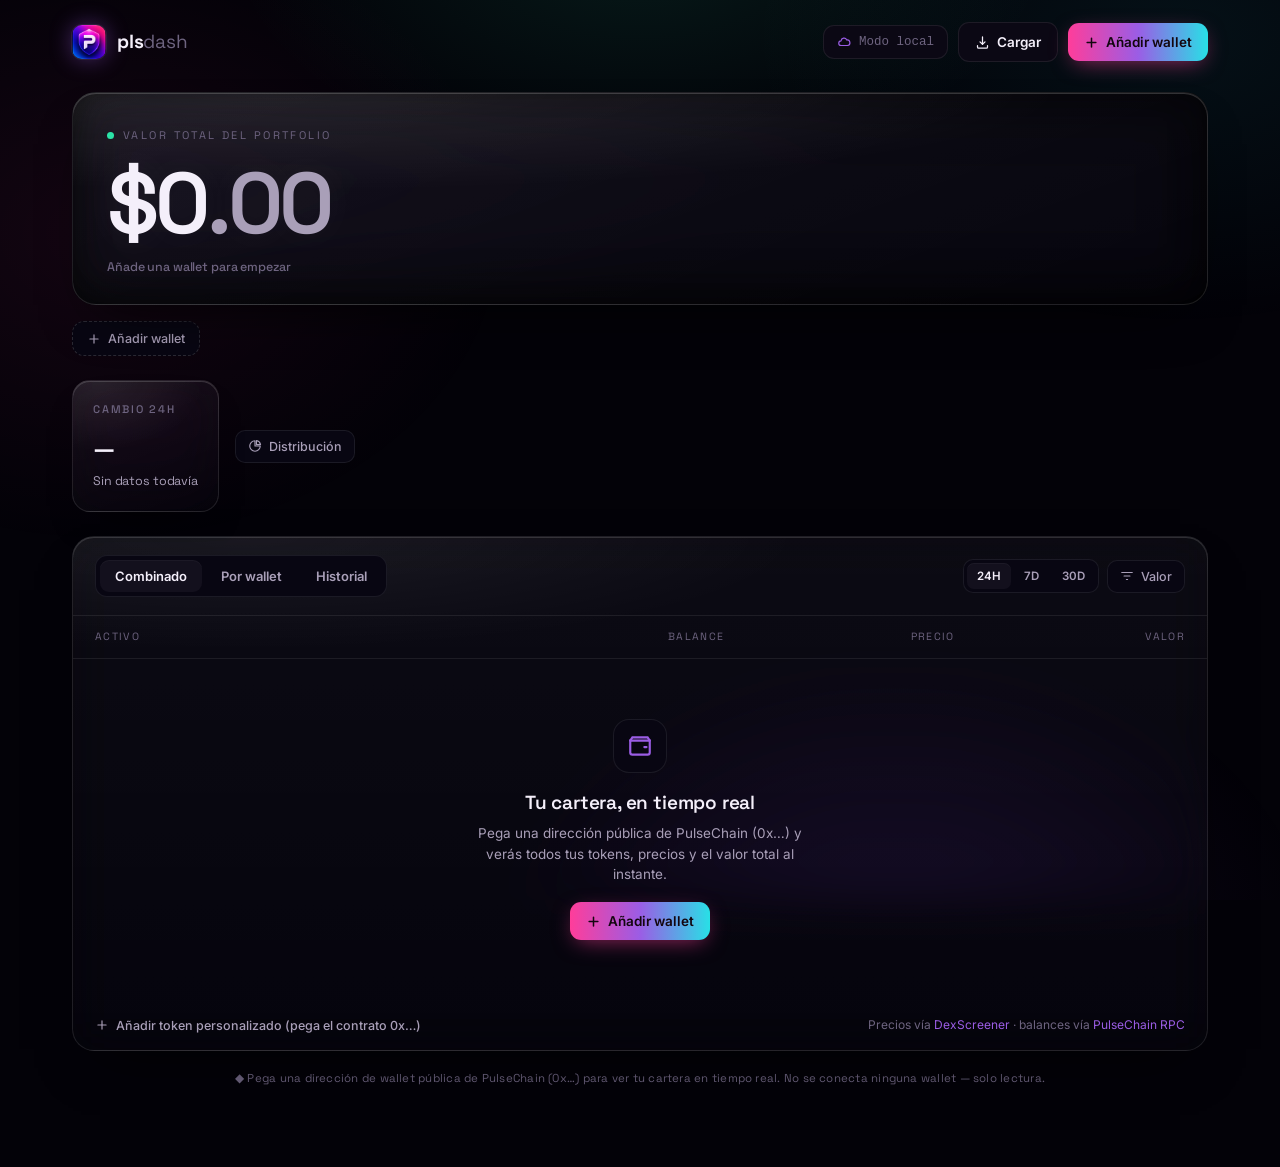
==== commit d87edab0: "feat(portada): fuera «Mejor activo», y la distribución pasa a un radial bajo botón Los dos cambios t" ====
--- a/index.html
+++ b/index.html
@@ -120,7 +120,16 @@
   .add-wallet-chip svg{width:14px;height:14px}
 
   /* ---------- STAT STRIP ---------- */
-  .stats{display:grid;grid-template-columns:repeat(3,1fr);gap:16px;margin-bottom:24px}
+  /* Al quedarse en una sola tarjeta, estirarla a todo el ancho dejaba un
+     cajón enorme con un número pequeño en una esquina. Se ajusta al contenido
+     y el botón se pone a su lado. En móvil vuelve a una columna y sí ocupa el
+     ancho, que allí es lo natural. */
+  .stats{display:grid;grid-template-columns:auto auto;justify-content:start;
+    gap:16px;margin-bottom:24px;align-items:center}
+  /* El botón se queda pequeño también cuando la rejilla pasa a una columna:
+     sin esto se estiraría a lo ancho y dejaría de parecer un botón. */
+  .dist-btn{justify-self:start;padding:11px 15px;font-size:13px}
+  .dist-btn svg{width:16px;height:16px}
   .stat{position:relative;border:1px solid rgba(255,255,255,.10);border-radius:18px;padding:20px;
     background:radial-gradient(120% 90% at 18% 0%,rgba(255,255,255,.08),transparent 60%),linear-gradient(160deg,rgba(255,255,255,.05),rgba(255,255,255,.012));
     backdrop-filter:blur(22px) saturate(150%);-webkit-backdrop-filter:blur(22px) saturate(150%);
@@ -128,14 +137,8 @@
   .stat h4{font-family:var(--mono);font-size:11px;letter-spacing:.16em;text-transform:uppercase;color:var(--faint);font-weight:500;margin-bottom:12px}
   .stat .v{font-family:var(--display);font-size:25px;font-weight:600;letter-spacing:-.02em;font-variant-numeric:tabular-nums}
   .stat .sub{font-size:12.5px;color:var(--dim);margin-top:5px;font-family:var(--mono);font-variant-numeric:tabular-nums;letter-spacing:-.01em}
-  .perf-row{display:flex;align-items:center;gap:10px}
   .tk{width:26px;height:26px;border-radius:50%;display:grid;place-items:center;font-family:var(--display);font-weight:700;font-size:11px;color:#0C0710;flex-shrink:0;overflow:hidden;position:relative}
   .tk img{position:absolute;inset:0;width:100%;height:100%;object-fit:cover;border-radius:50%}
-  /* mini donut */
-  .donut{display:flex;align-items:center;gap:16px}
-  .donut svg{width:62px;height:62px;flex-shrink:0;transform:rotate(-90deg)}
-  .legend{display:flex;flex-direction:column;gap:5px;font-size:12px;color:var(--dim)}
-  .legend i{display:inline-block;width:8px;height:8px;border-radius:2px;margin-right:7px}
 
   /* ---------- HOLDINGS ---------- */
   .panel{position:relative;border:1px solid rgba(255,255,255,.10);border-radius:22px;overflow:hidden;
@@ -296,6 +299,66 @@
   .chartbtn:focus-visible{outline:2px solid var(--cyan);outline-offset:1px}
   .chartbtn svg{width:16px;height:16px}
   .modal.modal-wide{max-width:960px}
+
+  /* ---------- DISTRIBUCIÓN (radial) ----------
+     Es plano a propósito. Un quesito en perspectiva deforma la relación entre
+     ángulo y área —las porciones de delante se ven mayores que las de detrás
+     con el mismo valor—, y aquí lo único que se pide al dibujo es comparar
+     proporciones. El volumen se sugiere con luz (bisel y sombra), que no toca
+     la geometría, en vez de con una proyección que sí la toca. */
+  .modal.dist-modal{max-width:880px;max-height:calc(100dvh - 40px);overflow-y:auto}
+  .dist-cuerpo{display:grid;grid-template-columns:minmax(0,380px) minmax(0,1fr);gap:26px;align-items:center}
+  .dist-graf{position:relative;width:100%;max-width:380px;margin:0 auto;aspect-ratio:1}
+  .dist-graf svg{width:100%;height:100%;display:block;overflow:visible}
+  .dist-sector{cursor:pointer;transition:transform .22s cubic-bezier(.2,.8,.2,1),filter .22s;
+    transform-origin:50% 50%;filter:drop-shadow(0 6px 14px rgba(0,0,0,.55))}
+  /* El anillo de foco por omisión es un RECTÁNGULO alrededor del cuadro que
+     envuelve al sector, y sobre una porción de corona sale un marco blanco
+     enorme que no tiene nada que ver con la forma. Se quita y se sustituye por
+     un contorno que sí sigue la porción, solo para quien navega con teclado. */
+  .dist-sector:focus{outline:none}
+  .dist-sector:focus-visible{stroke:#F4EFFA;stroke-width:2.5}
+  .dist-sector.sel{filter:drop-shadow(0 0 16px currentColor) brightness(1.16)}
+  .dist-graf.hay-sel .dist-sector:not(.sel){opacity:.4}
+  /* Entrada escalonada por tamaño: las porciones aparecen de mayor a menor, que
+     es el mismo orden en el que se leen. El retardo lo pone el JS por índice. */
+  @keyframes dist-in{from{opacity:0;transform:scale(.86)}to{opacity:1;transform:none}}
+  .dist-graf.animar .dist-sector{animation:dist-in .42s cubic-bezier(.2,.8,.2,1) backwards}
+  .dist-logo{pointer-events:none}
+  /* El texto del centro tiene que caber DENTRO del agujero, que en el viewBox
+     mide 84 de radio sobre 160: el cuadrado inscrito es un 37% del ancho. El
+     relleno lo reserva y el tamaño de letra lo ajusta el JS según lo largo que
+     sea el número — «$10,508.82» no cabe con el mismo cuerpo que «54.1%». */
+  .dist-centro{position:absolute;inset:0;display:grid;place-items:center;text-align:center;pointer-events:none;padding:31.5%}
+  .dist-centro .dz-sym{font-family:var(--display);font-size:17px;font-weight:600;letter-spacing:-.01em}
+  .dist-centro .dz-pct{font-family:var(--display);font-weight:600;letter-spacing:-.03em;font-variant-numeric:tabular-nums;line-height:1.08;white-space:nowrap}
+  .dist-centro .dz-val{font-family:var(--mono);font-size:12.5px;color:var(--dim);font-variant-numeric:tabular-nums}
+  .dist-centro .dz-pista{font-family:var(--mono);font-size:10.5px;color:var(--faint);letter-spacing:.09em;text-transform:uppercase;line-height:1.35}
+  /* Sin scroll propio: con dos zonas desplazables —la leyenda y el modal— se
+     acaba arrastrando la que no es. Desborda el modal, que ya se desplaza. */
+  .dist-leyenda{display:flex;flex-direction:column;gap:2px;margin:0;padding:0;list-style:none}
+  .dl-fila{display:grid;grid-template-columns:auto minmax(0,1fr) auto;align-items:center;gap:12px;
+    width:100%;text-align:left;background:none;border:0;border-radius:11px;padding:8px 11px;cursor:pointer;
+    color:var(--text);font-family:var(--body);transition:background .15s}
+  .dl-fila:hover{background:var(--surface-2)}
+  .dl-fila.sel{background:var(--surface-2);box-shadow:inset 0 0 0 1px var(--line-2)}
+  /* El color de la porción va como aro del propio logo, no como un cuadradito
+     aparte: con las dos cosas había dos manchas de color por fila diciendo lo
+     mismo. Así el aro ATA el logo a su trozo del anillo. */
+  .dl-fila .tk{width:30px;height:30px;font-size:12px}
+  .dl-sym{font-weight:600;font-size:14px}
+  .dl-nom{font-size:12.5px;color:var(--faint);overflow:hidden;text-overflow:ellipsis;white-space:nowrap}
+  .dl-num{text-align:right;font-family:var(--mono);font-variant-numeric:tabular-nums;letter-spacing:-.01em}
+  .dl-num b{display:block;font-size:14px;font-weight:600}
+  .dl-num span{font-size:12px;color:var(--dim)}
+  @media(max-width:700px){
+    .dist-cuerpo{grid-template-columns:1fr;gap:18px}
+    .dist-graf{max-width:min(320px,76vw)}
+  }
+  @media(prefers-reduced-motion:reduce){
+    .dist-graf.animar .dist-sector{animation:none}
+    .dist-sector{transition:none}
+  }
   .chart-wrap{margin-top:8px;border-radius:14px;overflow:hidden;background:var(--bg-2);border:1px solid var(--line)}
   .chart-wrap iframe{display:block;width:100%;height:min(68vh,560px);border:0}
   .chart-empty{padding:50px 20px;text-align:center;color:var(--faint);font-size:13px}
@@ -401,6 +464,19 @@
   <link rel="icon" type="image/png" sizes="48x48" href="/icons/plsdash-48x48.png">
   <!-- iOS aplica su propia máscara: se le da el arte a pelo, sin recortar. -->
   <link rel="apple-touch-icon" href="/icons/apple-touch-icon-180x180.png">
+  <!-- ⚠ El manifiesto NO lleva `start_url`, y es a propósito: sin él, instalar
+       desde /p/<código> deja ese URL grabado en el icono, que es el único modo
+       de que la app abra tu cartera con el almacenamiento vacío (iOS borra el
+       localStorage de una app instalada tras 7 días sin abrirla). Un
+       `start_url` estático no puede llevar el código de nadie.
+
+       Por eso mismo lleva `"scope": "/"` explícito: sin `start_url`, el ámbito
+       por omisión sería la carpeta del documento de instalación —`/p/`—, y
+       como /p/<código> rebota a «/» por el 404.html, cada arranque se saldría
+       del ámbito y abriría el navegador en vez de la app.
+
+       El arranque por «/» lo cubre `init()`, que recupera el código de la
+       caché. Ver la nota larga allí. -->
   <link rel="manifest" href="/manifest.webmanifest">
 </head>
 <body data-view="combined">
@@ -442,24 +518,29 @@
   <!-- WALLET BAR -->
   <section class="wallet-bar" id="walletBar"></section>
 
-  <!-- STAT STRIP -->
+  <!-- STAT STRIP
+       Fuera «Mejor activo»: premiaba exactamente lo que no hay que enseñar.
+       Un airdrop de estafa con precio errático siempre le gana en variación
+       porcentual a un token de verdad, así que el apartado se dedicaba a sacar
+       basura a la superficie. No es cosa de afinar un filtro: la métrica es la
+       que está mal elegida.
+
+       Y la distribución se recoge en el botón de al lado; ocupaba una tarjeta
+       permanente para un dato que se mira de vez en cuando. -->
   <section class="stats">
     <div class="stat">
       <h4 id="st24Title">Cambio 24h</h4>
       <div class="v" id="st24Val">—</div>
       <div class="sub" id="st24Sub">Sin datos todavía</div>
     </div>
-    <div class="stat">
-      <h4 id="stBestTitle">Mejor activo hoy</h4>
-      <div class="v perf-row" id="stBest"><span style="color:var(--faint);font-size:16px">—</span></div>
-      <div class="sub" id="stBestSub">Esperando datos</div>
-    </div>
-    <div class="stat">
-      <h4>Distribución</h4>
-      <div class="donut" id="stDonut">
-        <span class="sub" style="margin:0">Sin tokens todavía</span>
-      </div>
-    </div>
+    <button class="tool dist-btn" id="distBtn" onclick="abrirDist()"
+            aria-haspopup="dialog" aria-label="Ver la distribución del portfolio">
+      <svg viewBox="0 0 24 24" fill="none" aria-hidden="true">
+        <path d="M12 3a9 9 0 1 0 9 9h-9V3Z" stroke="currentColor" stroke-width="2" stroke-linejoin="round"/>
+        <path d="M14.5 2.5A9 9 0 0 1 21.5 9.5h-7v-7Z" stroke="currentColor" stroke-width="2" stroke-linejoin="round"/>
+      </svg>
+      <span>Distribución</span>
+    </button>
   </section>
 
   <!-- HOLDINGS -->
@@ -599,6 +680,22 @@
   </div>
 </div>
 
+<div class="modal-bg" id="distModal">
+  <div class="modal modal-wide dist-modal" role="dialog" aria-modal="true" aria-labelledby="distTitle">
+    <button class="modal-close" onclick="closeModals()" aria-label="Cerrar"><svg viewBox="0 0 24 24" fill="none"><path d="M6 6l12 12M18 6L6 18" stroke="currentColor" stroke-width="2" stroke-linecap="round"/></svg></button>
+    <h2 id="distTitle">Distribución</h2>
+    <!-- El total va en el centro del anillo y solo ahí. Estaba también aquí
+         arriba y se leían dos veces la misma cifra a diez centímetros. -->
+    <p class="lead" id="distN">—</p>
+    <div class="dist-cuerpo">
+      <div class="dist-graf" id="distGraf">
+        <div class="dist-centro" id="distCentro"></div>
+      </div>
+      <ul class="dist-leyenda" id="distLeyenda"></ul>
+    </div>
+  </div>
+</div>
+
 <div class="modal-bg" id="chartModal">
   <div class="modal modal-wide" role="dialog" aria-modal="true" aria-labelledby="chTitle">
     <button class="modal-close" onclick="closeChart()" aria-label="Cerrar"><svg viewBox="0 0 24 24" fill="none"><path d="M6 6l12 12M18 6L6 18" stroke="currentColor" stroke-width="2" stroke-linecap="round"/></svg></button>
@@ -1065,7 +1162,13 @@
     tokensCombined=arr;
     lastUpdate=Date.now();
     render();
-    completarLogos();   // sin `await`: los iconos entran después, si entran
+    /* Sin `await`: los iconos entran después, si entran. Y detrás de ellos los
+       colores del quesito, que se sacan de esos mismos iconos — así al abrir la
+       distribución ya están y no se ve un cambio de color a medio abrir. */
+    completarLogos()
+      .then(precargarColores)
+      .then(cambio=>{ if(cambio&&$('distModal').classList.contains('show'))renderDist(); })
+      .catch(()=>{});
   }catch(e){
     console.error(e);
     if(!tokensCombined.length)renderError('No pudimos cargar los balances. Reintentando en 30s.');
@@ -1259,7 +1362,6 @@
   const vis=tokensCombined.filter(t=>t.value>0);
   // Cambio del periodo seleccionado.
   $('st24Title').textContent='Cambio '+state.timeframe;
-  $('stBestTitle').textContent=state.timeframe==='24h'?'Mejor activo hoy':('Mejor activo '+state.timeframe);
   let prev=0,total=0,has=false;
   for(const t of vis){total+=t.value;const chg=tokenChange(t);if(chg!=null){has=true;prev+=t.value/(1+chg/100);}else prev+=t.value;}
   const diff=total-prev;
@@ -1267,33 +1369,344 @@
   $('st24Val').textContent=has?(diff>=0?'+':'−')+fmtUsd(Math.abs(diff)).slice(1):'—';
   $('st24Sub').textContent=has?`de ${fmtUsd(prev)} → ${fmtUsd(total)}`:'Sin datos de cambio';
 
-  // Mejor activo del periodo.
-  const best=[...vis].map(t=>({t,chg:tokenChange(t)})).filter(x=>x.chg!=null).sort((a,b)=>b.chg-a.chg)[0];
-  if(best){
-    const bt=best.t;
-    $('stBest').innerHTML=`<span class="tk" style="background:${gradientFor(bt.address)}">${bt.logo?`<img src="${escapeHtml(bt.logo)}" onerror="this.remove()">`:''}${escapeHtml((bt.symbol||'?')[0].toUpperCase())}</span><span>${escapeHtml(bt.symbol||'?')} <span class="${best.chg>=0?'up':'down'}" style="font-size:16px">${fmtPct(best.chg)}</span></span>`;
-    $('stBestSub').textContent=`${escapeHtml(bt.name||'')} · ${fmtPrice(bt.price)}`;
-  }else{
-    $('stBest').innerHTML='<span style="color:var(--faint);font-size:16px">—</span>';
-    $('stBestSub').textContent='Sin datos de cambio';
-  }
-
-  // Donut distribución
-  const sorted=[...vis].sort((a,b)=>b.value-a.value);
-  const colors=['#FF3D9A','#9B5DE5','#28E0E6','#2BE3A7'];
-  const top=sorted.slice(0,3);
-  const otherVal=sorted.slice(3).reduce((s,t)=>s+t.value,0);
-  const segs=top.map((t,i)=>({label:t.symbol,val:t.value,color:colors[i]}));
-  if(otherVal>0)segs.push({label:'Otros',val:otherVal,color:colors[3]});
-  if(!total){$('stDonut').innerHTML='<span class="sub" style="margin:0">Sin tokens todavía</span>';return;}
-  let off=0;
-  const circles=segs.map(s=>{
-    const pct=Math.round(s.val/total*100);
-    const c=`<circle cx="18" cy="18" r="15.9" fill="none" stroke="${s.color}" stroke-width="4.2" stroke-dasharray="${pct} 100" stroke-dashoffset="${-off}"/>`;
-    off+=pct;return c;
+  // El botón de distribución no tiene sentido sin nada que repartir.
+  $('distBtn').disabled=!tokensParaLista().length;
+  $('distBtn').style.opacity=$('distBtn').disabled?'.45':'1';
+  if($('distModal').classList.contains('show'))renderDist();
+}
+
+/* ============================================================
+   DISTRIBUCIÓN — el radial
+   ============================================================
+
+   ## Por qué es plano y no 3D
+
+   Se valoró hacerlo con Three.js, que ya está en el proyecto para la esfera
+   del validador. Dos razones para no hacerlo, y la segunda pesa más:
+
+   1. El coste, medido: `val/v2/vendor/three.module.js` son 1,25 MB en crudo y
+      **259 KB comprimido**. La portada pública entera son 32 KB comprimidos.
+      Meter la librería para un quesito multiplica por ocho lo que se descarga,
+      y lo hace en la página que abre todo el mundo, no en el panel privado.
+   2. Un quesito en perspectiva **deforma la relación entre ángulo y área**: las
+      porciones de delante parecen mayores que las de detrás con el mismo valor,
+      y las de los extremos se comen a las del fondo. Lo único que se le pide a
+      este dibujo es comparar proporciones, así que la proyección estropea
+      justo aquello para lo que sirve. Y girar el anillo no codifica ningún
+      dato: se gira para ver lo que el propio giro tapaba.
+
+   El volumen se consigue con luz —un bisel de claro a oscuro sobre el anillo y
+   una sombra debajo— que sugiere relieve **sin tocar la geometría**. Los
+   ángulos siguen siendo exactos.
+
+   ## De dónde salen los colores
+
+   Del logo oficial de cada token, muestreado en un lienzo: el color de la marca
+   es el que la marca usa en su propio icono. No hay lista escrita a mano de
+   «colores oficiales» que mantener ni que inventar.
+
+   ⚠ Leer los píxeles de una imagen de otro dominio exige que ese dominio mande
+     cabeceras CORS. Como la copia que se muestrea se pide con
+     `crossOrigin="anonymous"`, un servidor que no las mande hace que **la
+     descarga falle** (salta `onerror`) en vez de dejar el lienzo contaminado;
+     de una u otra forma, se cae al color de respaldo. Y el respaldo no es una
+     paleta genérica: es **el mismo color que ese token ya lleva en su fila de
+     la tabla**, sacado del hash de su dirección.
+
+   ⚠ Esa copia es una petición aparte de la que pinta el `<img>` de la fila:
+     el navegador guarda por separado las respuestas con y sin CORS. Es una
+     imagen de 32×32 por token y una sola vez por sesión. */
+
+const RADIO_EXT = 140, RADIO_INT = 84, CENTRO = 160;   // unidades del viewBox 320×320
+const RADIO_MEDIO = (RADIO_EXT + RADIO_INT) / 2;
+const ARCO_MIN_LOGO = 34;    // arco mínimo, en unidades, para que quepa el logo
+const SALTO_SEL = 9;         // cuánto sale la porción elegida
+
+let distSel = null;          // key del token elegido, o null
+let distTrozos = [];         // lo último calculado, para resaltar sin repintar
+let distSuma = 0;
+const colorLogo = new Map(); // url del logo → '#rrggbb' | null (null = no se pudo)
+
+/** Hue determinista de una semilla. Compartido con `gradientFor` para que el
+ *  color del quesito y el del círculo de la fila sean el mismo. */
+function hashHue(seed){
+  let h=0; for(let i=0;i<seed.length;i++){h=(h*31+seed.charCodeAt(i))|0;}
+  return Math.abs(h)%360;
+}
+
+/** El color de respaldo, en sólido. */
+function colorRespaldo(t){
+  return `hsl(${hashHue(t.address||t.symbol||'?')} 70% 58%)`;
+}
+
+/** El color con el que se pinta la porción: el del logo si se pudo leer. */
+function colorDe(t){
+  const c = t.logo ? colorLogo.get(t.logo) : null;
+  return c || colorRespaldo(t);
+}
+
+/** RGB → HSL, con L y S metidos en un rango que se vea sobre fondo oscuro.
+ *  Un logo casi negro daría una porción invisible; uno casi blanco, un
+ *  fogonazo. Se conserva el TONO, que es lo que identifica a la marca. */
+function aColorLegible(r,g,b){
+  r/=255; g/=255; b/=255;
+  const mx=Math.max(r,g,b), mn=Math.min(r,g,b), l=(mx+mn)/2, d=mx-mn;
+  let h=0, s=0;
+  if(d){
+    s = l>0.5 ? d/(2-mx-mn) : d/(mx+mn);
+    if(mx===r)      h=((g-b)/d+(g<b?6:0));
+    else if(mx===g) h=((b-r)/d+2);
+    else            h=((r-g)/d+4);
+    h*=60;
+  }
+  return `hsl(${Math.round(h)} ${Math.round(Math.min(0.92,Math.max(0.48,s))*100)}% ${
+    Math.round(Math.min(0.68,Math.max(0.46,l))*100)}%)`;
+}
+
+/** Muestrea el color dominante del logo. Devuelve null si no se puede. */
+function leerColorDelLogo(url){
+  if(colorLogo.has(url))return Promise.resolve(colorLogo.get(url));
+  return new Promise(res=>{
+    const img=new Image();
+    img.crossOrigin='anonymous';
+    const fin=v=>{colorLogo.set(url,v);res(v);};
+    img.onerror=()=>fin(null);
+    img.onload=()=>{
+      try{
+        const N=24, cv=document.createElement('canvas');
+        cv.width=cv.height=N;
+        const g=cv.getContext('2d',{willReadFrequently:true});
+        g.drawImage(img,0,0,N,N);
+        const d=g.getImageData(0,0,N,N).data;
+        /* Se agrupa por tono en 24 cubos y se pesa por saturación: así manda el
+           color de la marca y no el gris del fondo del icono, que suele ocupar
+           más superficie. */
+        const cubos=new Array(24).fill(0).map(()=>({p:0,r:0,g:0,b:0}));
+        for(let i=0;i<d.length;i+=4){
+          const a=d[i+3]/255; if(a<0.5)continue;
+          const r=d[i],vg=d[i+1],b=d[i+2];
+          const mx=Math.max(r,vg,b), mn=Math.min(r,vg,b);
+          if(mx<26||mn>236)continue;            // casi negro o casi blanco
+          const sat=(mx-mn)/mx; if(sat<0.16)continue;   // gris: no dice nada
+          let h=0, dd=mx-mn;
+          if(mx===r)       h=((vg-b)/dd+(vg<b?6:0));
+          else if(mx===vg) h=((b-r)/dd+2);
+          else             h=((r-vg)/dd+4);
+          const k=Math.floor(((h*60)%360)/15), peso=sat*a;
+          cubos[k].p+=peso; cubos[k].r+=r*peso; cubos[k].g+=vg*peso; cubos[k].b+=b*peso;
+        }
+        const mejor=cubos.reduce((a,c)=>c.p>a.p?c:a,cubos[0]);
+        if(mejor.p<=0)return fin(null);         // icono sin color: mejor el respaldo
+        fin(aColorLegible(mejor.r/mejor.p, mejor.g/mejor.p, mejor.b/mejor.p));
+      }catch(e){ fin(null); }   // lienzo contaminado u otro fallo: al respaldo
+    };
+    img.src=url;
+  });
+}
+
+/** Muestrea los que falten. Se llama al cargar datos y al abrir el modal, así
+ *  que lo normal es que al abrir ya estén todos y no cambie nada a la vista. */
+async function precargarColores(){
+  const urls=[...new Set(tokensParaLista().map(t=>t.logo).filter(u=>u&&!colorLogo.has(u)))];
+  if(!urls.length)return false;
+  await Promise.all(urls.map(leerColorDelLogo));
+  return urls.some(u=>colorLogo.get(u));        // ¿cambió algún color?
+}
+
+/** Cuota del portfolio. Sin signo: no es una variación, es una parte de un
+ *  todo, y un «+» delante la haría leer como una subida. */
+function fmtCuota(p){
+  if(!isFinite(p))return '—';
+  if(p>0&&p<0.1)return '<0.1%';
+  return p.toFixed(1)+'%';
+}
+
+/** El `d` de un sector de corona circular. */
+function sectorPath(a0,a1){
+  const x=(r,a)=>(CENTRO+r*Math.cos(a)).toFixed(2), y=(r,a)=>(CENTRO+r*Math.sin(a)).toFixed(2);
+  // Un arco de más de media vuelta necesita el «large-arc-flag» a 1, o SVG
+  // dibuja el trozo corto y la porción sale del revés.
+  const grande=(a1-a0)>Math.PI?1:0;
+  return `M${x(RADIO_EXT,a0)},${y(RADIO_EXT,a0)}`
+       + `A${RADIO_EXT},${RADIO_EXT} 0 ${grande} 1 ${x(RADIO_EXT,a1)},${y(RADIO_EXT,a1)}`
+       + `L${x(RADIO_INT,a1)},${y(RADIO_INT,a1)}`
+       + `A${RADIO_INT},${RADIO_INT} 0 ${grande} 0 ${x(RADIO_INT,a0)},${y(RADIO_INT,a0)}`
+       + 'Z';
+}
+
+/** Los tokens del gráfico: exactamente los de la tabla. Si no se ve en la
+ *  lista, no se ve en el quesito — el polvo tampoco entra aquí. */
+function tokensDelReparto(){
+  return tokensParaLista().filter(t=>t.value>0).sort((a,b)=>b.value-a.value);
+}
+
+function renderDist(animar=false){
+  const lista=tokensDelReparto();
+  const total=lista.reduce((s,t)=>s+t.value,0);
+  const graf=$('distGraf'), ley=$('distLeyenda');
+
+  $('distN').textContent=lista.length===1?'1 posición':`${lista.length} posiciones`;
+
+  if(!lista.length||!total){
+    graf.querySelectorAll('svg').forEach(s=>s.remove());
+    ley.innerHTML='';
+    distTrozos=[]; distSuma=0; distSel=null;
+    $('distCentro').innerHTML='<span class="dz-pista">Sin tokens</span>';
+    return;
+  }
+
+  let ang=-Math.PI/2;
+  const trozos=lista.map((t,i)=>{
+    const cuota=t.value/total*100, span=(t.value/total)*Math.PI*2;
+    const pad=Math.min(0.014,span*0.16);       // separación entre porciones
+    const a0=ang+pad/2, a1=ang+span-pad/2;
+    ang+=span;
+    const medio=(a0+a1)/2;
+    return { t, i, cuota, a0:Math.min(a0,a1), a1:Math.max(a0,a1), medio, span,
+             color:colorDe(t),
+             lx:CENTRO+RADIO_MEDIO*Math.cos(medio), ly:CENTRO+RADIO_MEDIO*Math.sin(medio) };
+  });
+
+  const sectores=trozos.map(s=>`<path class="dist-sector" d="${sectorPath(s.a0,s.a1)}"
+      fill="${s.color}" style="color:${s.color};animation-delay:${(s.i*38)}ms"
+      data-k="${escapeHtml(s.t.key)}" tabindex="0" role="button"
+      aria-label="${escapeHtml(s.t.symbol||'?')}, ${fmtCuota(s.cuota)} del portfolio, ${fmtUsd(s.t.value)}"></path>`).join('');
+
+  // Logos sobre el anillo, solo donde caben sin pisarse.
+  const logos=trozos.map(s=>{
+    if(!s.t.logo||s.span*RADIO_MEDIO<ARCO_MIN_LOGO)return '';
+    const L=26;
+    return `<image class="dist-logo" href="${escapeHtml(s.t.logo)}" x="${(s.lx-L/2).toFixed(2)}"
+       y="${(s.ly-L/2).toFixed(2)}" width="${L}" height="${L}" clip-path="url(#distRedondo)"
+       preserveAspectRatio="xMidYMid slice"/>`;
   }).join('');
-  const legend=segs.map(s=>`<span><i style="background:${s.color}"></i>${escapeHtml(s.label)} ${Math.round(s.val/total*100)}%</span>`).join('');
-  $('stDonut').innerHTML=`<svg viewBox="0 0 36 36"><circle cx="18" cy="18" r="15.9" fill="none" stroke="#241a30" stroke-width="4.2"/>${circles}</svg><div class="legend">${legend}</div>`;
+
+  const svg=`<svg viewBox="0 0 320 320" role="img"
+      aria-label="Reparto del portfolio entre ${lista.length} posiciones. El detalle está en la lista de al lado.">
+    <defs>
+      <clipPath id="distRedondo" clipPathUnits="objectBoundingBox">
+        <circle cx=".5" cy=".5" r=".5"/>
+      </clipPath>
+      <!-- El bisel: claro arriba a la izquierda, oscuro abajo a la derecha.
+           Va ENCIMA de las porciones y sin capturar el ratón. Es luz, no
+           geometría: los ángulos no se tocan. -->
+      <linearGradient id="distLustre" x1="0" y1="0" x2="1" y2="1">
+        <stop offset="0"   stop-color="#fff" stop-opacity=".20"/>
+        <stop offset=".46" stop-color="#fff" stop-opacity="0"/>
+        <stop offset=".62" stop-color="#000" stop-opacity=".06"/>
+        <stop offset="1"   stop-color="#000" stop-opacity=".34"/>
+      </linearGradient>
+    </defs>
+    <circle cx="${CENTRO}" cy="${CENTRO}" r="${RADIO_MEDIO}" fill="none"
+            stroke="#1A1226" stroke-width="${RADIO_EXT-RADIO_INT}"/>
+    <g>${sectores}</g>
+    <circle cx="${CENTRO}" cy="${CENTRO}" r="${RADIO_MEDIO}" fill="none" pointer-events="none"
+            stroke="url(#distLustre)" stroke-width="${RADIO_EXT-RADIO_INT}"/>
+    ${logos}
+  </svg>`;
+
+  graf.querySelectorAll('svg').forEach(s=>s.remove());
+  graf.insertAdjacentHTML('afterbegin',svg);
+  graf.classList.toggle('animar',animar);
+
+  ley.innerHTML=trozos.map(s=>`<li><button class="dl-fila" data-k="${escapeHtml(s.t.key)}">
+      <span class="tk" data-color="${s.color}" style="background:${gradientFor(s.t.address)};box-shadow:0 0 0 2px ${s.color}">${
+        s.t.logo?`<img src="${escapeHtml(s.t.logo)}" alt="" onerror="this.remove()">`:''}${
+        escapeHtml((s.t.symbol||'?')[0].toUpperCase())}</span>
+      <span><span class="dl-sym">${escapeHtml(s.t.symbol||'?')}</span>
+        <span class="dl-nom">${escapeHtml(s.t.name||'')}</span></span>
+      <span class="dl-num"><b>${fmtCuota(s.cuota)}</b><span>${fmtUsd(s.t.value)}</span></span>
+    </button></li>`).join('');
+
+  distTrozos=trozos; distSuma=total;
+  // Si el token elegido ya no está (se vendió, cambió el filtro), se suelta.
+  if(distSel&&!trozos.some(s=>s.t.key===distSel))distSel=null;
+  pintarSeleccion();
+}
+
+/** Resalta lo elegido y actualiza el centro. Separado del pintado porque se
+ *  llama en cada pasada del ratón y repintar el SVG entero reiniciaría la
+ *  animación de entrada en cada movimiento. */
+function pintarSeleccion(){
+  const graf=$('distGraf'), trozos=distTrozos;
+  graf.classList.toggle('hay-sel',!!distSel);
+  const sel=trozos.find(s=>s.t.key===distSel)||null;
+
+  graf.querySelectorAll('.dist-sector').forEach(p=>{
+    const s=trozos.find(x=>x.t.key===p.dataset.k);
+    const on=!!sel&&s===sel;
+    p.classList.toggle('sel',on);
+    p.style.transform=on
+      ? `translate(${(Math.cos(s.medio)*SALTO_SEL).toFixed(2)}px,${(Math.sin(s.medio)*SALTO_SEL).toFixed(2)}px)`
+      : '';
+  });
+  $('distLeyenda').querySelectorAll('.dl-fila').forEach(b=>
+    b.classList.toggle('sel',!!sel&&b.dataset.k===distSel));
+
+  const centro=$('distCentro');
+  centro.innerHTML=sel
+    ? `<div><div class="dz-sym">${escapeHtml(sel.t.symbol||'?')}</div>
+         <div class="dz-pct" style="color:${sel.color}">${fmtCuota(sel.cuota)}</div>
+         <div class="dz-val">${fmtUsd(sel.t.value)}</div></div>`
+    : `<div><div class="dz-pct">${fmtUsd(distSuma)}</div>
+         <div class="dz-pista">Toca una porción</div></div>`;
+  ajustarCentro();
+}
+
+/**
+ * Encoge la cifra del centro hasta que quepa en el agujero.
+ *
+ * No es un capricho: con cuerpo fijo, «$10,508.82» se salía por los dos lados y
+ * se montaba encima del anillo. El ancho útil es el del cuadrado inscrito en el
+ * agujero, y el JS es quien lo sabe porque depende de cuántos caracteres tenga
+ * el número, que cambia con la cartera.
+ */
+function ajustarCentro(){
+  const el=$('distCentro').querySelector('.dz-pct');
+  if(!el)return;
+  const ancho=$('distGraf').clientWidth;
+  if(!ancho)return;
+  // Radio del agujero = 84/320 del ancho; el cuadrado inscrito mide r·√2.
+  const util=ancho*(84/320)*Math.SQRT2*0.94;
+  const n=Math.max(1,el.textContent.trim().length);
+  // 0,60 em por carácter en Space Grotesk con cifras tabulares, medido a ojo
+  // sobre el peor caso: «$10,508.82». Se recorta arriba para que un «3.1%» no
+  // salga descomunal.
+  el.style.fontSize=Math.max(15,Math.min(34,util/(n*0.60)))+'px';
+}
+
+/** Elegir es alternar: volver a tocar la misma porción la suelta. */
+function elegirDist(k){
+  if(!k)return;
+  distSel = distSel===k ? null : k;
+  pintarSeleccion();
+}
+
+/* Delegación sobre los dos contenedores, que sí son estables: el SVG y la
+   leyenda se rehacen enteros en cada repintado y unos oyentes puestos sobre
+   ellos se perderían. */
+$('distGraf').addEventListener('click',e=>{
+  const p=e.target.closest('.dist-sector'); if(p)elegirDist(p.dataset.k);
+});
+$('distGraf').addEventListener('keydown',e=>{
+  if(e.key!=='Enter'&&e.key!==' ')return;
+  const p=e.target.closest('.dist-sector'); if(!p)return;
+  e.preventDefault(); elegirDist(p.dataset.k);
+});
+$('distLeyenda').addEventListener('click',e=>{
+  const b=e.target.closest('.dl-fila'); if(b)elegirDist(b.dataset.k);
+});
+// Al girar el móvil el agujero cambia de tamaño y la cifra tiene que seguirle.
+addEventListener('resize',()=>{ if($('distModal').classList.contains('show'))ajustarCentro(); });
+
+async function abrirDist(){
+  if(!tokensDelReparto().length)return;
+  closeModals();
+  distSel=null;
+  $('distModal').classList.add('show');
+  renderDist(true);
+  // Por si algún logo llegó tarde: se muestrea y solo se repinta si cambia algo.
+  if(await precargarColores())renderDist();
 }
 
 function renderWalletBar(){
@@ -1990,16 +2403,41 @@
   const m=location.pathname.match(/^\/p\/([A-Za-z0-9_-]{3,32})$/);
   if(m){
     await loadPortfolio(m[1]);
-  }else{
-    // Modo local: cargar caché.
-    try{
-      const cached=JSON.parse(localStorage.getItem(LS_KEY)||'null');
-      if(cached&&!cached.code&&cached.data)applyData(cached.data);
-    }catch(e){}
-    updateCodeBadge();
-    render();
-    if(state.wallets.length)refresh();
-  }
+    startTimers();
+    return;
+  }
+
+  let cached=null;
+  try{cached=JSON.parse(localStorage.getItem(LS_KEY)||'null');}catch(e){}
+
+  /* ⚠ ENTRAR POR «/» CON UN PORTFOLIO EN LA NUBE NO ES MODO LOCAL.
+     Aquí estaba el fallo del iPhone. El guardián decía `!cached.code`, o sea:
+     «si la caché tiene código, ignórala». Y la app instalada en la pantalla de
+     inicio arranca SIEMPRE por «/» —el `start_url` del manifiesto es estático y
+     no puede llevar el código de nadie—, así que el icono abría la aplicación
+     vacía teniendo la cartera guardada dos líneas más abajo.
+
+     Que `state.code` esté puesto es justo lo que dice que el usuario tiene un
+     portfolio en la nube. Se desconecta con el botón de desconectar, que pone
+     `code` a null y lo guarda; hasta entonces, entrar por «/» es entrar en SU
+     portfolio, se llegue desde el icono, desde un marcador o escribiendo el
+     dominio.
+
+     No se reescribe la barra de direcciones a `/p/<código>`: el logotipo de la
+     cabecera navega a «/» y quedaría convertido en un botón que no hace nada.
+     Quién eres se ve en la insignia del código, y el botón de copiar URL la
+     construye desde `state.code`, así que compartir sigue funcionando igual. */
+  if(cached&&cached.code){
+    await loadPortfolio(cached.code);
+    startTimers();
+    return;
+  }
+
+  // Modo local de verdad: sin código, solo la caché del navegador.
+  if(cached&&cached.data)applyData(cached.data);
+  updateCodeBadge();
+  render();
+  if(state.wallets.length)refresh();
   startTimers();
 }
 init();
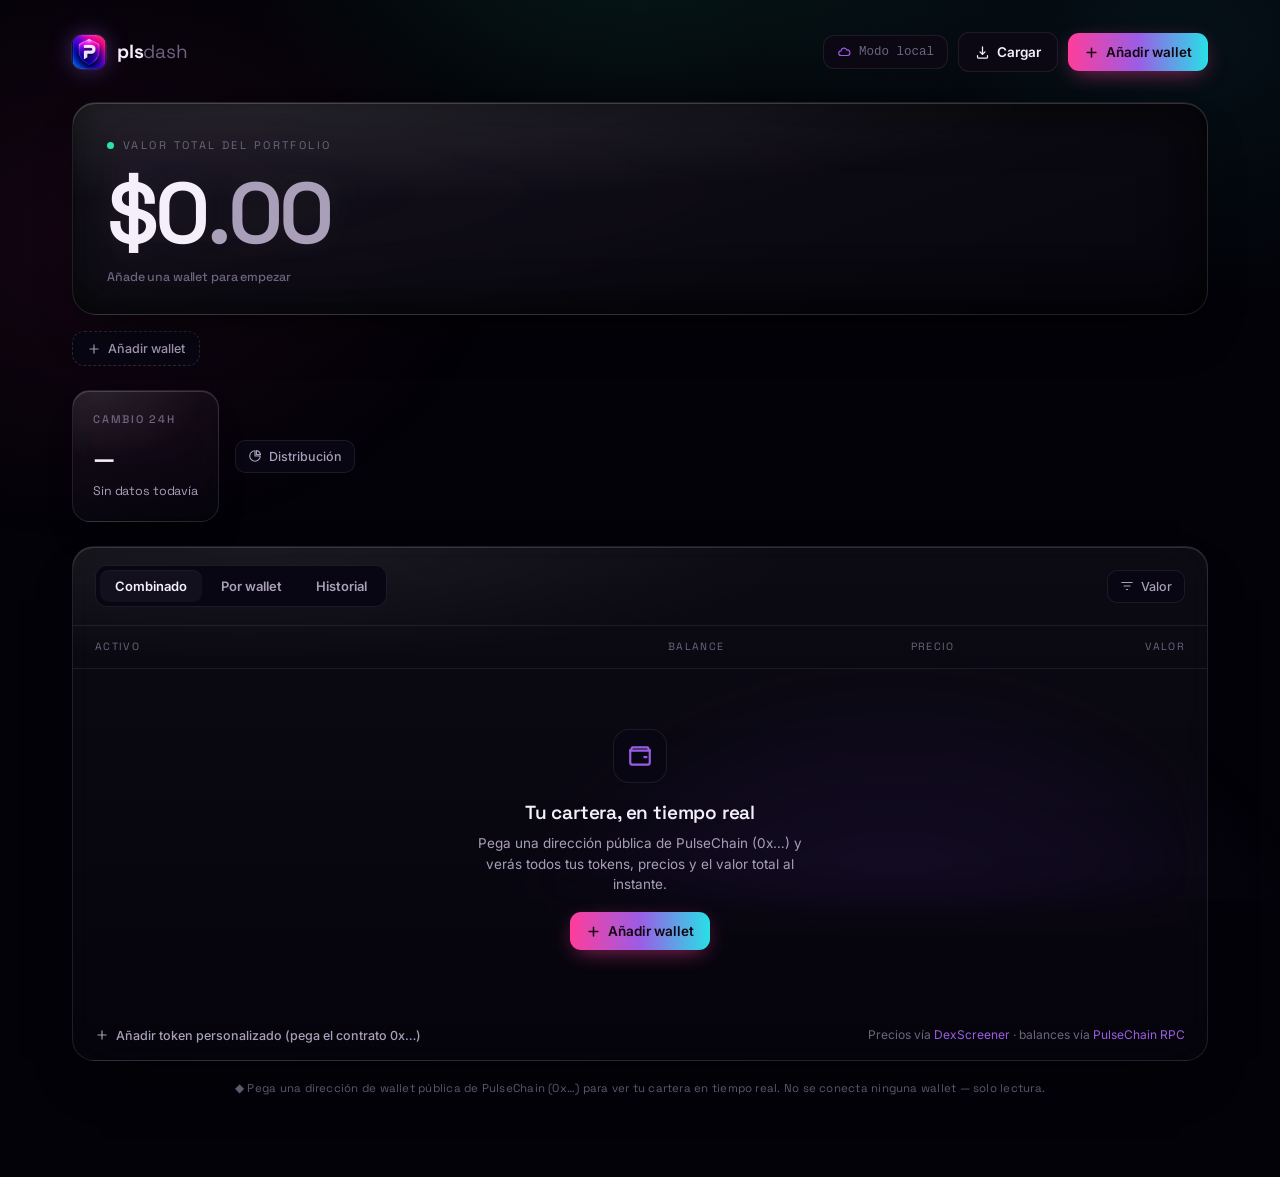
==== commit 04d40712: "fix(portada): fuera el 7D/30D, un solo total y aire bajo la barra de estado Tres cosas en la misma p" ====
--- a/index.html
+++ b/index.html
@@ -4,6 +4,13 @@
 <meta charset="UTF-8">
 <meta name="viewport" content="width=device-width, initial-scale=1.0, viewport-fit=cover">
 <meta name="apple-mobile-web-app-capable" content="yes">
+<!-- `black-translucent` declara EXPLÍCITAMENTE que la barra de estado se pinta
+     encima de la página. Sin este meta, con `apple-mobile-web-app-capable=yes`
+     y `viewport-fit=cover`, lo que iOS reporta en `env(safe-area-inset-top)`
+     depende de la versión: en unas da el recorte y en otras da 0, y con 0 el
+     reloj y la batería se comen la marca. Declarándolo, el inset es siempre
+     real y `.wrap` puede reservarlo. -->
+<meta name="apple-mobile-web-app-status-bar-style" content="black-translucent">
 <meta name="theme-color" content="#0C0710">
 <meta name="description" content="PLSDASH — Portfolio tracker en tiempo real para PulseChain. Pega tus wallets y mira todos tus tokens, precios y valor total.">
 <title>PLSDASH — PulseChain Portfolio</title>
@@ -58,7 +65,11 @@
       radial-gradient(680px 520px at 8% 26%,rgba(255,61,154,.07),transparent 60%),
       radial-gradient(720px 560px at 70% 108%,rgba(155,93,229,.10),transparent 60%);
   }
-  .wrap{position:relative;z-index:1;max-width:1180px;margin:0 auto;padding:max(0px,var(--sat)) calc(22px + var(--sar)) calc(80px + var(--sab)) calc(22px + var(--sal))}
+  /* El relleno superior era EXACTAMENTE el recorte, sin un píxel de aire: la
+     marca quedaba pegada al borde inferior de la barra de estado. Ahora el
+     recorte se suma a un margen propio, así que en el navegador (recorte 0)
+     se comporta igual que antes y en la app instalada respira. */
+  .wrap{position:relative;z-index:1;max-width:1180px;margin:0 auto;padding:calc(10px + var(--sat)) calc(22px + var(--sar)) calc(80px + var(--sab)) calc(22px + var(--sal))}
 
   /* ---------- NAV ---------- */
   nav{display:flex;align-items:center;justify-content:space-between;padding:22px 0 30px;gap:16px}
@@ -289,11 +300,6 @@
   .hist-note{padding:14px 22px;text-align:center;font-size:11px;color:var(--faint);font-family:var(--mono);border-top:1px solid var(--line)}
 
   /* ---------- TIMEFRAME + GRÁFICO ---------- */
-  .tf-seg{display:flex;gap:3px;background:var(--bg-2);border:1px solid var(--line);padding:3px;border-radius:10px}
-  .tf-seg button{font-family:var(--body);font-weight:600;font-size:11.5px;color:var(--dim);background:none;border:none;padding:6px 10px;border-radius:7px;cursor:pointer;transition:.15s}
-  .tf-seg button.on{background:var(--surface-2);color:var(--text);box-shadow:0 1px 0 rgba(255,255,255,.04) inset}
-  .tf-seg button:hover:not(.on){color:var(--text)}
-  .tf-seg button:focus-visible{outline:2px solid var(--cyan);outline-offset:1px}
   .chartbtn{margin-left:auto;width:30px;height:30px;border-radius:8px;display:grid;place-items:center;background:none;border:1px solid transparent;color:var(--faint);cursor:pointer;flex-shrink:0;transition:.15s}
   .chartbtn:hover{background:var(--bg-2);border-color:var(--line);color:var(--cyan)}
   .chartbtn:focus-visible{outline:2px solid var(--cyan);outline-offset:1px}
@@ -552,11 +558,6 @@
         <button class="tab" onclick="setView('history',this)">Historial</button>
       </div>
       <div class="head-tools">
-        <div class="tf-seg" id="tfSeg" role="group" aria-label="Periodo del cambio de precio">
-          <button class="on" onclick="setTimeframe('24h',this)">24H</button>
-          <button onclick="setTimeframe('7d',this)">7D</button>
-          <button onclick="setTimeframe('30d',this)">30D</button>
-        </div>
         <button class="tool" id="sortTool" onclick="cycleSort()">
           <svg viewBox="0 0 24 24" fill="none"><path d="M3 6h18M7 12h10M11 18h2" stroke="currentColor" stroke-width="2" stroke-linecap="round"/></svg>
           <span id="sortLbl">Valor</span>
@@ -723,7 +724,6 @@
 const PULSECHAIN_SCAN   = 'https://api.scan.pulsechain.com';
 const BLOCKSCOUT_API    = 'https://api.scan.pulsechain.com/api/v2';
 // GeckoTerminal: velas diarias para el cambio a 7d/30d (DexScreener solo da 24h).
-const GECKOTERMINAL_API = 'https://api.geckoterminal.com/api/v2';
 const CHAIN_ID          = 'pulsechain';
 const REFRESH_MS        = 30000;
 
@@ -746,7 +746,6 @@
   customTokens: [],      // [address(lowercase)]
   view: 'combined',
   sort: 'value',         // value | change | name
-  timeframe: '24h',      // 24h | 7d | 30d (periodo del cambio de precio)
   /* El polvo NO se enseña salvo que se pida. Antes era al revés: el filtro
      era opcional y por omisión se veía todo, así que la cartera arrancaba
      llena de tokens de céntimos.
@@ -764,9 +763,6 @@
 const UMBRAL_DUST_USD = 1;
 
 // Cambio extendido (7d/30d) por token, calculado con velas de GeckoTerminal.
-const extCache = new Map();   // priceAddr -> {pct7, pct30, ts}
-const EXT_TTL = 600000;       // 10 min
-let extLoading = false;
 
 // Datos vivos calculados en cada refresh.
 let tokensCombined = [];     // [{key,address,name,symbol,decimals,balance,price,change24,logo,value,custom,perWallet:{}}]
@@ -1155,6 +1151,10 @@
 
       t.value=t.balance*t.price;
       arr.push(t);
+      // El polvo entra en la lista —lo despliega el botón— pero no suma en
+      // ningún total, aquí tampoco: si sumara, la cabecera de cada wallet
+      // volvería a discrepar de la cifra grande.
+      if(esDust(t))continue;
       for(const [w,amt] of Object.entries(t.perWallet)){
         perWalletTotals[w]=(perWalletTotals[w]||0)+amt*t.price;
       }
@@ -1301,9 +1301,8 @@
   }else{
     // Por wallet: agrupar.
     let html='';
-    // El porcentaje de cada wallet se mide contra el total real, no contra
-    // lo que se esté viendo: el filtro de polvo no toca la contabilidad.
-    const total=tokensCombined.reduce((s,t)=>s+t.value,0);
+    // Contra el mismo total que el héroe: ver la nota de `updateHeader()`.
+    const total=tokensParaLista().reduce((s,t)=>s+t.value,0);
     for(const w of state.wallets){
       const addr=lc(w.address);
       const wtokens=list.filter(t=>t.perWallet[addr]>0).map(t=>{
@@ -1329,17 +1328,27 @@
   updateHeader();
   renderStats();
   renderWalletBar();
-  if(state.timeframe!=='24h')ensureExtendedChanges();   // carga 7d/30d en segundo plano
 }
 
 function updateHeader(){
-  const total=tokensCombined.reduce((s,t)=>s+t.value,0);
+  /* ⚠ UN SOLO TOTAL EN TODA LA PÁGINA, y es el de lo que se ve.
+     Antes había dos: la cifra del héroe sumaba TAMBIÉN el polvo y el centro del
+     radial no, así que la misma cartera se leía 10.509,08 arriba y 10.508,82 en
+     el gráfico, sin nada que explicara los 26 céntimos de diferencia.
+     La regla de antes —«el polvo se esconde, no se resta»— era defendible por sí
+     sola, pero convivía con un gráfico que sí lo restaba, y dos números que no
+     cuadran son peores que un número que redondea a la baja de forma declarada.
+     Ahora el total, el reparto, el recuento de la cabecera y la lista miran todos
+     `tokensParaLista()`, y **cuánto se está escondiendo lo dice el propio botón
+     del polvo** al pie de la lista: «1 token bajo 1,00 $ · 0,26 $». */
+  const visibles=tokensParaLista();
+  const total=visibles.reduce((s,t)=>s+t.value,0);
   const [w,c]=total.toFixed(2).split('.');
   $('totalVal').innerHTML=(total>=0?'$':'-$')+Math.abs(+w).toLocaleString('en-US')+'<span class="cents">.'+c+'</span>';
 
   // Cambio del portfolio en el periodo seleccionado (24h / 7d / 30d).
   let prev=0,has=false;
-  for(const t of tokensCombined){
+  for(const t of visibles){
     const chg=tokenChange(t);
     if(chg!=null&&t.price!=null){has=true;prev+=t.value/(1+chg/100);}
     else prev+=t.value;
@@ -1353,15 +1362,14 @@
     return;
   }
   const up=diff>=0;
-  const pill=has?`<span class="chip pill ${up?'':'down'}">${up?'▲':'▼'} ${fmtPct(pct)} &nbsp;·&nbsp; ${up?'+':'−'}${fmtUsd(Math.abs(diff)).slice(1).replace('$','')} ${tfPeriodWord()}</span><span class="dot-sep"></span>`:'';
+  const pill=has?`<span class="chip pill ${up?'':'down'}">${up?'▲':'▼'} ${fmtPct(pct)} &nbsp;·&nbsp; ${up?'+':'−'}${fmtUsd(Math.abs(diff)).slice(1).replace('$','')} hoy</span><span class="dot-sep"></span>`:'';
   const ago=Math.max(0,Math.round((Date.now()-lastUpdate)/1000));
   meta.innerHTML=`${pill}<span class="chip">${state.wallets.length} wallet${state.wallets.length>1?'s':''}</span><span class="dot-sep"></span><span class="chip">${tokensParaLista().length} tokens</span><span class="dot-sep"></span><span class="chip" style="color:var(--faint)" id="agoChip">actualizado hace ${ago}s</span>`;
 }
 
 function renderStats(){
-  const vis=tokensCombined.filter(t=>t.value>0);
+  const vis=tokensParaLista().filter(t=>t.value>0);   // el mismo total que el héroe
   // Cambio del periodo seleccionado.
-  $('st24Title').textContent='Cambio '+state.timeframe;
   let prev=0,total=0,has=false;
   for(const t of vis){total+=t.value;const chg=tokenChange(t);if(chg!=null){has=true;prev+=t.value/(1+chg/100);}else prev+=t.value;}
   const diff=total-prev;
@@ -1814,58 +1822,38 @@
 }
 
 /* ============================================================
-   PERIODO DEL CAMBIO DE PRECIO (24h / 7d / 30d)
-   24h viene de DexScreener (tiempo real). 7d/30d se calculan con
-   velas diarias de GeckoTerminal: precio actual vs cierre de hace
-   N días. Sin dato → se muestra "—".
-   ============================================================ */
-function setTimeframe(tf,el){
-  state.timeframe=tf;
-  if(el){el.parentElement.querySelectorAll('button').forEach(b=>b.classList.remove('on'));el.classList.add('on');}
-  render();
-}
+   CAMBIO DE PRECIO — 24 h y solo 24 h
+   ============================================================
+
+   Aquí hubo un selector de 24H / 7D / 30D. Los dos tramos largos se han
+   retirado porque **decían un número falso**, y lo decían en grande: en una
+   cartera real el botón 30D anunciaba −2.090.417,21 $ (−99,5 %).
+
+   Tenía dos averías encadenadas, y las dos son de fondo:
+
+   1. No hay histórico de cartera en ninguna parte. El valor «de hace 30 días»
+      se RECONSTRUÍA con `valor / (1 + cambio/100)`, y esa expresión **diverge**
+      cuando el cambio se acerca a −100 %: a −99,5 % multiplica por 200, a
+      −99,99 % por diez mil. Una sola posición de 83 $ bastaba para inventar
+      2,09 millones de dólares de pasado.
+
+   2. La fuente de los tramos largos era GeckoTerminal, y cuando un pool tenía
+      menos de 30 días de velas se cogía **la más antigua que hubiera** y se
+      etiquetaba como «hace 30 días». Un token recién lanzado que se desploma
+      daba ese −99,99 % sin que nada avisara.
+
+   Y por debajo de las dos, una asunción falsa: reconstruir el pasado así da por
+   hecho que **tenías el mismo saldo hace 30 días**. Para cualquier token que
+   compraste o te llegó después, no es cierto.
+
+   ⚠ Para recuperarlos hace falta un histórico de cartera de verdad —una foto
+     diaria de saldos y valores—, no una fórmula. Mientras no exista, un botón
+     menos es mejor que un número inventado.
+
+   El 24 h se queda porque no se reconstruye nada: `change24` viene de
+   DexScreener medido sobre su propia ventana móvil. */
 function tokenChange(t){
-  if(state.timeframe==='24h')return t.change24!=null?t.change24:null;
-  const c=extCache.get(t.priceAddr);
-  if(!c)return null;                                  // aún cargando o sin histórico
-  return state.timeframe==='7d'?c.pct7:c.pct30;
-}
-// "hoy" / "en 7d" / "en 30d" para la frase del hero.
-function tfPeriodWord(){return state.timeframe==='24h'?'hoy':('en '+state.timeframe);}
-async function fetchExtendedChange(priceAddr,pair,livePrice){
-  const cached=extCache.get(priceAddr);
-  if(cached&&Date.now()-cached.ts<EXT_TTL)return cached;
-  if(!pair||livePrice==null){const r={pct7:null,pct30:null,ts:Date.now()};extCache.set(priceAddr,r);return r;}
-  try{
-    const res=await fetch(`${GECKOTERMINAL_API}/networks/${CHAIN_ID}/pools/${pair}/ohlcv/day?aggregate=1&limit=31&currency=usd`);
-    if(!res.ok)throw 0;
-    const j=await res.json();
-    const list=j&&j.data&&j.data.attributes&&j.data.attributes.ohlcv_list;
-    if(!Array.isArray(list)||!list.length)throw 0;
-    // [ts(s),o,h,l,c,v] → ascendente por tiempo, sólo cierres válidos.
-    const rows=list.map(x=>({ts:x[0]*1000,close:parseFloat(x[4])})).filter(r=>r.close>0).sort((a,b)=>a.ts-b.ts);
-    if(!rows.length)throw 0;
-    const now=Date.now();
-    const closeAgo=days=>{const target=now-days*86400000;let best=rows[0];for(const r of rows){if(r.ts<=target)best=r;}return best.close;};
-    const c7=closeAgo(7),c30=closeAgo(30);
-    const out={pct7:c7>0?(livePrice-c7)/c7*100:null,pct30:c30>0?(livePrice-c30)/c30*100:null,ts:Date.now()};
-    extCache.set(priceAddr,out);return out;
-  }catch(e){
-    const r={pct7:null,pct30:null,ts:Date.now()};extCache.set(priceAddr,r);return r;
-  }
-}
-async function ensureExtendedChanges(){
-  if(state.timeframe==='24h'||extLoading)return;
-  const need=tokensCombined.filter(t=>t.pair&&t.price!=null).filter(t=>{
-    const c=extCache.get(t.priceAddr);return !c||Date.now()-c.ts>EXT_TTL;
-  });
-  if(!need.length)return;
-  extLoading=true;
-  try{
-    // Secuencial: respeta el rate limit de GeckoTerminal (~30/min).
-    for(const t of need)await fetchExtendedChange(t.priceAddr,t.pair,t.price);
-  }finally{extLoading=false;}
-  render();
+  return t.change24 != null ? t.change24 : null;
 }
 
 /* ---------- gráfico en vivo (DexScreener embed) ---------- */
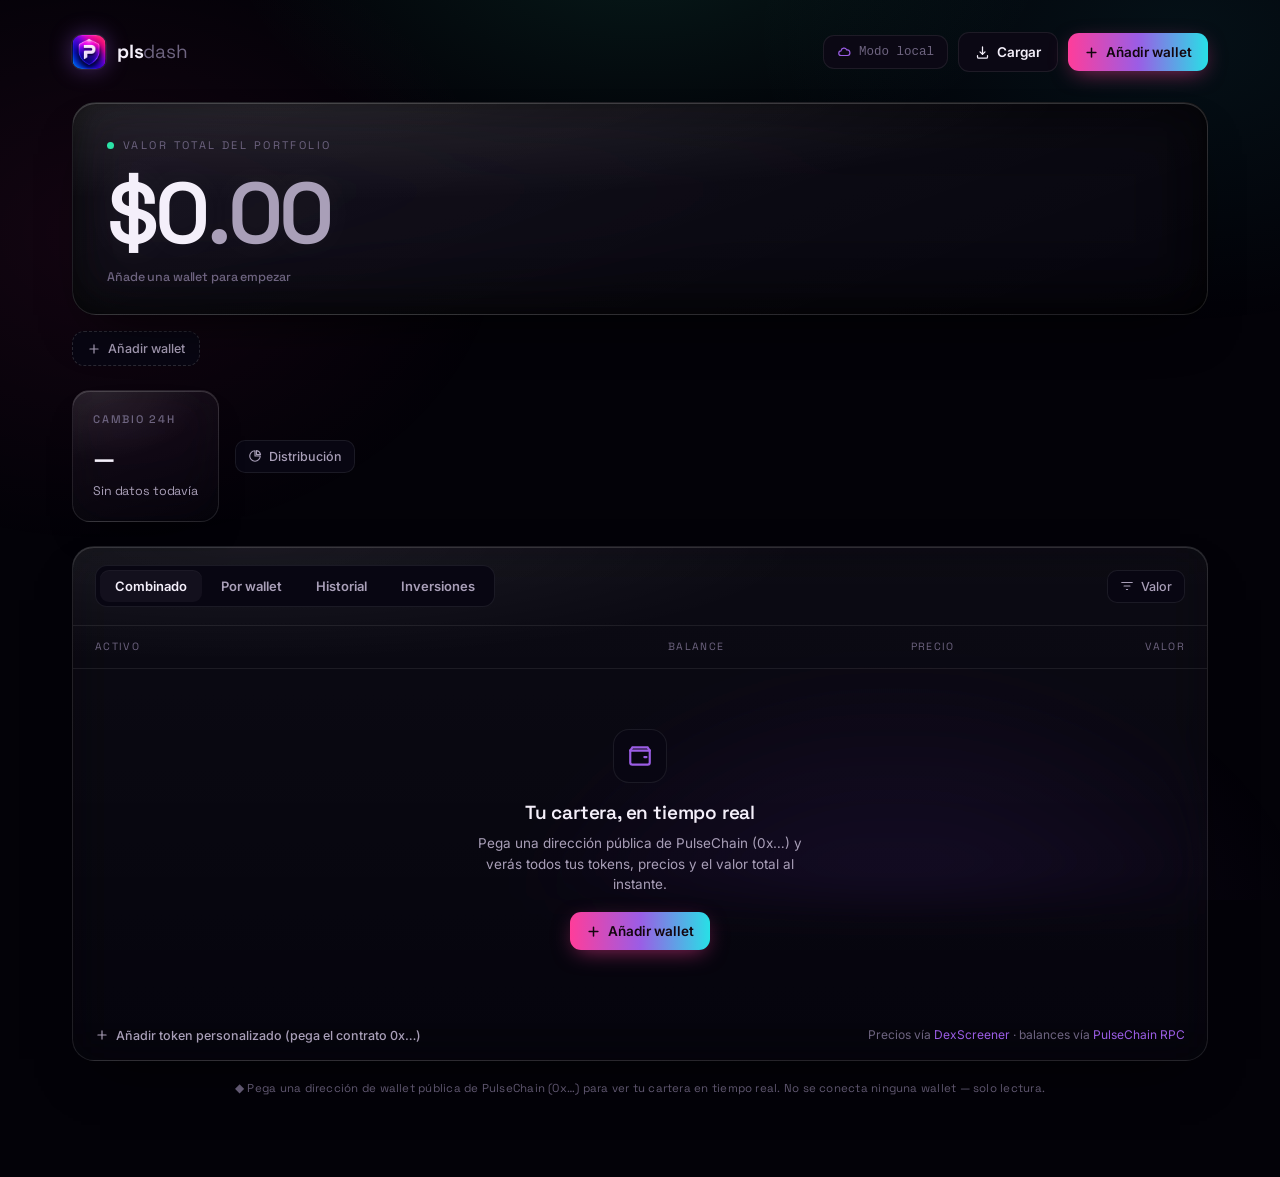
==== commit 9996aee7: "Bloque 7: historial de inversiones Pestaña nueva en la portada, «Inversiones», con su Function.  LA " ====
--- a/index.html
+++ b/index.html
@@ -157,8 +157,14 @@
     backdrop-filter:blur(22px) saturate(150%);-webkit-backdrop-filter:blur(22px) saturate(150%);
     box-shadow:inset 0 1px 0 rgba(255,255,255,.14),0 26px 54px -28px rgba(0,0,0,.85)}
   .panel-head{display:flex;align-items:center;justify-content:space-between;padding:18px 22px;border-bottom:1px solid var(--line);gap:12px;flex-wrap:wrap}
-  .tabs{display:flex;gap:4px;background:var(--bg-2);padding:4px;border-radius:12px;border:1px solid var(--line)}
-  .tab{font-family:var(--body);font-weight:600;font-size:13px;color:var(--dim);background:none;border:none;padding:8px 15px;border-radius:9px;cursor:pointer;transition:.16s}
+  /* ⚠ ENVUELVE. Con tres pestañas cabían de sobra; con la cuarta —Inversiones—
+     la fila se sale por la derecha a 390 y la última queda cortada contra el
+     borde. Se arregla dejándola envolver en vez de apretando el relleno: así la
+     quinta pestaña que se añada tampoco romperá nada. `min-width:0` para que
+     pueda encoger dentro de la cabecera. */
+  .tabs{display:flex;flex-wrap:wrap;gap:4px;background:var(--bg-2);padding:4px;
+    border-radius:12px;border:1px solid var(--line);min-width:0;max-width:100%}
+  .tab{font-family:var(--body);font-weight:600;font-size:13px;color:var(--dim);background:none;border:none;padding:8px 15px;border-radius:9px;cursor:pointer;transition:.16s;white-space:nowrap}
   .tab.on{background:var(--surface-2);color:var(--text);box-shadow:0 1px 0 rgba(255,255,255,.04) inset}
   .head-tools{display:flex;align-items:center;gap:8px}
   .tool{display:inline-flex;align-items:center;gap:7px;font-family:var(--body);font-weight:500;font-size:12.5px;color:var(--dim);background:var(--bg-2);border:1px solid var(--line);padding:8px 12px;border-radius:10px;cursor:pointer;transition:.16s;white-space:nowrap;flex-shrink:0}
@@ -247,7 +253,10 @@
      de tokens y el pie de "añadir token": no aplican al calendario. */
   body[data-view="history"] .thead,
   body[data-view="history"] .head-tools,
-  body[data-view="history"] .foot{display:none}
+  body[data-view="history"] .foot,
+  body[data-view="invest"] .thead,
+  body[data-view="invest"] .head-tools,
+  body[data-view="invest"] .foot{display:none}
 
   /* ---------- HISTORIAL / CALENDARIO ---------- */
   .hist-bar{display:flex;align-items:center;justify-content:space-between;gap:12px;padding:16px 22px;border-bottom:1px solid var(--line);flex-wrap:wrap}
@@ -298,6 +307,88 @@
   .htx-i span{font-family:var(--body);font-size:11.5px;color:var(--faint);white-space:nowrap;overflow:hidden;text-overflow:ellipsis;display:block}
   .htx-v{font-family:var(--mono);font-size:13.5px;font-weight:600;color:var(--mint);letter-spacing:-.01em;font-variant-numeric:tabular-nums}
   .hist-note{padding:14px 22px;text-align:center;font-size:11px;color:var(--faint);font-family:var(--mono);border-top:1px solid var(--line)}
+
+  /* ---------- INVERSIONES ----------
+     La jerarquía la manda la distinción entre invertir y mover: lo que ENTRA
+     de fuera va en el degradado de la marca y con cifra grande; lo que solo se
+     mueve va en gris y en una línea. Si las dos cosas se pintaran igual, la
+     pestaña no diría nada que no dijera ya Historial. */
+  .iv-sembrando{display:flex;align-items:center;gap:10px;padding:12px 22px;
+    border-bottom:1px solid var(--line);font-size:12px;color:var(--dim)}
+  .iv-sembrando .spinner{width:15px;height:15px;flex-shrink:0}
+  .iv-tit{font-family:var(--display);font-size:12px;font-weight:600;letter-spacing:.1em;
+    text-transform:uppercase;color:var(--faint);margin:0 0 10px}
+  .iv-nota{font-size:11.5px;line-height:1.5;color:var(--faint);margin:10px 0 0}
+
+  .iv-semanas{padding:18px 22px;border-bottom:1px solid var(--line)}
+  .iv-semanas ul{list-style:none;margin:0;padding:0;display:grid;
+    grid-template-columns:repeat(auto-fill,minmax(150px,1fr));gap:8px}
+  .iv-semanas li{display:flex;align-items:baseline;justify-content:space-between;gap:10px;
+    padding:9px 12px;border-radius:10px;background:var(--surface-2);border:1px solid var(--line)}
+  .iv-sem-f{font-size:11.5px;color:var(--faint)}
+  .iv-sem-u{font-family:var(--mono);font-size:15px;font-weight:600;color:var(--mint);
+    font-variant-numeric:tabular-nums}
+
+  .iv-dias{padding:18px 22px;display:grid;gap:12px}
+  .iv-dia{padding:14px 16px;border-radius:14px;background:var(--surface);
+    border:1px solid var(--line)}
+  .iv-fecha{margin:0 0 10px;font-family:var(--display);font-size:12px;font-weight:600;
+    letter-spacing:.08em;text-transform:uppercase;color:var(--faint)}
+
+  /* El nodo de entrada: lo único de esta vista que lleva el degradado de la
+     marca, porque es lo único que es dinero nuevo. */
+  .iv-nodo{display:flex;flex-wrap:wrap;gap:10px}
+  .iv-ent{display:flex;align-items:center;gap:9px;padding:9px 13px;border-radius:12px;
+    background:rgba(155,93,229,.10);border:1px solid rgba(155,93,229,.34)}
+  .iv-ent b{font-family:var(--mono);font-size:14.5px;font-weight:600;color:var(--text);
+    font-variant-numeric:tabular-nums}
+  .iv-ent-usd{font-family:var(--mono);font-size:14.5px;font-weight:700;color:var(--mint);
+    font-variant-numeric:tabular-nums}
+  .iv-ent-nota{font-size:11px;color:var(--faint)}
+  .iv-quieto{margin:9px 0 0;font-size:12px;color:var(--faint)}
+
+  .iv-flechas{list-style:none;margin:11px 0 0;padding:0 0 0 13px;display:grid;gap:7px;
+    border-left:1px solid var(--line-2)}
+  .iv-fl{display:flex;align-items:center;gap:9px;min-width:0}
+  .iv-pct{font-family:var(--mono);font-size:13px;font-weight:700;color:var(--violet);
+    min-width:44px;font-variant-numeric:tabular-nums}
+  /* La flecha se dibuja con CSS y no con un carácter: un «→» de la fuente
+     cambia de grosor y de altura con cada familia, y aquí hay tres. */
+  .iv-flecha{flex:none;width:22px;height:1px;background:var(--line-2);position:relative}
+  .iv-flecha::after{content:'';position:absolute;right:0;top:-2.5px;
+    border-left:5px solid var(--line-2);border-top:3px solid transparent;
+    border-bottom:3px solid transparent}
+  .iv-dest{font-family:var(--mono);font-size:13.5px;color:var(--text);
+    font-variant-numeric:tabular-nums;white-space:nowrap;overflow:hidden;text-overflow:ellipsis}
+
+  .iv-movs{list-style:none;margin:11px 0 0;padding:0;display:grid;gap:7px}
+  .iv-mov{display:flex;align-items:center;gap:8px;flex-wrap:wrap;
+    font-family:var(--mono);font-size:13px;color:var(--dim);font-variant-numeric:tabular-nums}
+
+  .iv-logo{border-radius:50%;display:inline-grid;place-items:center;flex:none;
+    font-family:var(--body);font-weight:700;color:#fff;overflow:hidden;position:relative;
+    box-shadow:0 0 0 1px rgba(255,255,255,.06)}
+  .iv-logo img{position:absolute;inset:0;width:100%;height:100%;object-fit:cover}
+
+  .iv-desc{margin:0;padding:14px 22px 20px;border-top:1px solid var(--line)}
+  .iv-desc>summary{cursor:pointer;font-size:12.5px;color:var(--dim);padding:6px 0;
+    min-height:34px;display:flex;align-items:center}
+  .iv-desc>summary:hover{color:var(--text)}
+  .iv-desc-lista{list-style:none;margin:10px 0 0;padding:0;display:grid;gap:8px}
+  .iv-desc-lista li{display:flex;flex-wrap:wrap;align-items:center;gap:8px 12px;
+    padding:9px 12px;border-radius:10px;background:var(--surface-2);border:1px solid var(--line)}
+  .iv-desc-m{font-size:12px;color:var(--faint);flex:1 1 200px;min-width:0}
+  .iv-desc-c{display:flex;flex-wrap:wrap;gap:6px}
+  .iv-chip{display:inline-flex;align-items:center;gap:5px;padding:3px 8px;border-radius:8px;
+    background:var(--bg-2);border:1px solid var(--line);font-family:var(--mono);
+    font-size:11.5px;color:var(--dim)}
+  .iv-chip.sale{color:var(--faint)}
+
+  @media (max-width:640px){
+    .iv-semanas,.iv-dias,.iv-desc{padding-left:16px;padding-right:16px}
+    .iv-semanas ul{grid-template-columns:repeat(auto-fill,minmax(126px,1fr))}
+    .iv-ent{flex:1 1 100%}
+  }
 
   /* ---------- TIMEFRAME + GRÁFICO ---------- */
   .chartbtn{margin-left:auto;width:30px;height:30px;border-radius:8px;display:grid;place-items:center;background:none;border:1px solid transparent;color:var(--faint);cursor:pointer;flex-shrink:0;transition:.15s}
@@ -556,6 +647,7 @@
         <button class="tab on" onclick="setView('combined',this)">Combinado</button>
         <button class="tab" onclick="setView('wallet',this)">Por wallet</button>
         <button class="tab" onclick="setView('history',this)">Historial</button>
+        <button class="tab" onclick="setView('invest',this)">Inversiones</button>
       </div>
       <div class="head-tools">
         <button class="tool" id="sortTool" onclick="cycleSort()">
@@ -1270,6 +1362,7 @@
   // --- estado vacío ---
   if(!state.wallets.length){
     if(state.view==='history'){loadHistory();updateHeader();renderWalletBar();return;}
+    if(state.view==='invest'){renderInvest();updateHeader();renderWalletBar();return;}
     renderEmpty();
     updateHeader();
     renderWalletBar();
@@ -1281,6 +1374,19 @@
     if(tokensCombined.length)renderStats();
     renderWalletBar();
     loadHistory();   // refetch sólo si cambió la firma (wallets/filtro)
+    return;
+  }
+  /* --- vista Inversiones: qué entró de fuera y en qué se convirtió ---
+     Tiene que salir ANTES del dibujo de la cartera, igual que Historial: los
+     precios de los tokens llegan más tarde que esta vista y `render()` se
+     vuelve a llamar cuando llegan. Sin esta salida, el esqueleto de la tabla
+     de la cartera pisaba las tarjetas ya pintadas. Medido: la vista aparecía y
+     se borraba sola un segundo después. */
+  if(state.view==='invest'){
+    updateHeader();
+    if(tokensCombined.length)renderStats();
+    renderWalletBar();
+    loadInvest();    // solo vuelve a pedir si cambiaron las wallets
     return;
   }
   // --- aún cargando (sin datos) ---
@@ -1806,6 +1912,7 @@
   document.querySelectorAll('.tab').forEach(t=>t.classList.remove('on'));
   el.classList.add('on');
   if(v==='history')loadHistory();
+  else if(v==='invest')loadInvest();
   else render();
 }
 function cycleSort(){
@@ -2153,6 +2260,190 @@
 }
 
 /* ============================================================
+   VISTA INVERSIONES — qué entró de fuera y en qué se convirtió
+   ============================================================
+
+   La pregunta que responde esta vista y no responde ninguna otra: CUÁNTO
+   DINERO DE FUERA has metido, y en qué se fue.
+
+   La distinción que lo ordena todo es INVERSIÓN contra MOVIMIENTO. Un swap de
+   PLS por HEX no es invertir: es mover lo que ya tenías. Invertir es cuando
+   entra dinero de fuera. La clasificación la hace `/api/inversiones` mirando
+   cada TRANSACCIÓN entera —qué salió y qué entró— y aquí solo se dibuja.
+
+   Y por eso esta vista NO sustituye a Historial. Historial es un calendario de
+   lo que ha llegado a la cartera valorado al precio de HOY, con su aviso de que
+   eso es una aproximacion. Esta no aproxima nada: las entradas en stablecoin
+   valen su propio importe, y en destino solo se enseña el numero de monedas y
+   el logo, sin valor. Son dos preguntas distintas y cada una tiene su pestaña.
+*/
+const investState={
+  loading:false,
+  error:false,
+  datos:null,
+  loadedSig:null,
+  reintento:null,      // temporizador de la siembra
+};
+
+function investSig(){
+  return state.wallets.map(w=>lc(w.address)).sort().join(',');
+}
+
+async function loadInvest(){
+  if(!state.wallets.length){investState.datos=null;investState.loadedSig=null;renderInvest();return;}
+  const sig=investSig();
+  if(investState.loading)return;
+  // Ya cargado y sin siembra pendiente: solo dibujar.
+  if(sig===investState.loadedSig&&investState.datos&&!investState.datos.sembrando){renderInvest();return;}
+  investState.loading=true;investState.error=false;
+  renderInvest();
+  try{
+    // El desfase horario va en la petición: el día y la semana se cuentan en TU
+    // hora, no en UTC. Un ingreso a las 00:30 caería en el día anterior.
+    const tz=new Date().getTimezoneOffset();
+    const r=await fetch(`/api/inversiones?w=${encodeURIComponent(sig)}&tz=${tz}`);
+    if(!r.ok)throw new Error('HTTP '+r.status);
+    const j=await r.json();
+    if(!j.ok)throw new Error(j.error||'respuesta sin ok');
+    investState.datos=j;investState.loadedSig=sig;
+  }catch(e){console.error(e);investState.error=true;}
+  finally{
+    investState.loading=false;
+    renderInvest();
+    /* La siembra va por tandas: mientras quede historia por traer, se vuelve a
+       pedir. Se espera un poco entre tandas para no encadenar llamadas al
+       explorador, y solo si la pestaña sigue abierta. */
+    clearTimeout(investState.reintento);
+    if(investState.datos&&investState.datos.sembrando&&state.view==='invest'){
+      investState.reintento=setTimeout(()=>{investState.loadedSig=null;loadInvest();},1500);
+    }
+  }
+}
+
+// Logo de un token, con el gradiente de respaldo de siempre.
+function invLogo(t,px){
+  const grad=gradientFor(t.dir==='native'?'native-pls':(t.dir||t.sim));
+  const img=t.logo?`<img src="${escapeHtml(t.logo)}" alt="" loading="lazy" onerror="this.remove()">`:'';
+  return `<span class="iv-logo" style="background:${grad};width:${px}px;height:${px}px;font-size:${Math.round(px*0.44)}px">${img}${escapeHtml((t.sim||'?')[0].toUpperCase())}</span>`;
+}
+
+/* Todo redondeado: `fmtAmount` ya lleva los sufijos K/M/B y ningún decimal
+   largo. En los dólares de una entrada no se enseñan céntimos porque una
+   entrada en stablecoin es un ingreso, no un precio.
+
+   ⚠ `en-US` y no `es-ES`, aunque las fechas de aquí al lado sí vayan en
+     español. Es la convención que ya sigue todo el fichero —`fmtUsd`,
+     `fmtAmount`— y mezclarlas se veía: en la misma tarjeta salía «4,000 PLSX»
+     con coma y «$1200» sin separador, porque el español no agrupa los números
+     de cuatro cifras. Números a la inglesa, fechas en español. */
+const invUsd=n=>'$'+Math.round(n).toLocaleString('en-US');
+const invFecha=f=>{
+  const [y,m,d]=f.split('-').map(Number);
+  return new Date(y,m-1,d).toLocaleDateString('es-ES',{weekday:'short',day:'numeric',month:'short'});
+};
+
+/* La tarjeta de un día. Tres formas, y cada día enseña la que le toca:
+
+     entrada + reparto   el caso limpio: nodo de entrada, flechas con su
+                         porcentaje y en destino solo logo y monedas
+     solo entrada        «Entraron 500 USDC» y «sin mover todavía»
+     solo movimientos    una línea por swap, sin nodo de entrada */
+function invDia(d){
+  const entradas=d.entradas||[],movs=d.movimientos||[];
+  let cuerpo='';
+
+  if(entradas.length&&d.reparto){
+    // Caso limpio: el dibujo.
+    const nodo=entradas.map(e=>`<span class="iv-ent">${invLogo(e,26)}<b>${escapeHtml(fmtAmount(e.cant))} ${escapeHtml(e.sim)}</b>${e.moneda==='usd'?`<span class="iv-ent-usd">${escapeHtml(invUsd(e.usd))}</span>`:'<span class="iv-ent-nota">no cuenta en dólares</span>'}</span>`).join('');
+    const flechas=d.reparto.map(r=>`<li class="iv-fl">
+        <span class="iv-pct">${Math.round(r.pct)}%</span>
+        <span class="iv-flecha" aria-hidden="true"></span>
+        ${invLogo(r,22)}
+        <span class="iv-dest">${escapeHtml(fmtAmount(r.cant))} ${escapeHtml(r.sim)}</span>
+      </li>`).join('');
+    cuerpo=`<div class="iv-nodo">${nodo}</div><ul class="iv-flechas">${flechas}</ul>`;
+    // Swaps del día que no salieron del stablecoin: van como líneas sueltas.
+    const sueltos=movs.filter(m=>!(m.gastoUsd>0));
+    if(sueltos.length)cuerpo+=`<ul class="iv-movs">${sueltos.map(invMov).join('')}</ul>`;
+  }else if(entradas.length){
+    cuerpo=`<div class="iv-nodo">${entradas.map(e=>`<span class="iv-ent">${invLogo(e,26)}<b>Entraron ${escapeHtml(fmtAmount(e.cant))} ${escapeHtml(e.sim)}</b>${e.moneda==='usd'?`<span class="iv-ent-usd">${escapeHtml(invUsd(e.usd))}</span>`:'<span class="iv-ent-nota">no cuenta en el resumen en dólares</span>'}</span>`).join('')}</div>
+      <p class="iv-quieto">sin mover todavía</p>`;
+  }else{
+    cuerpo=`<ul class="iv-movs">${movs.map(invMov).join('')}</ul>`;
+  }
+  return `<article class="iv-dia"><h4 class="iv-fecha">${escapeHtml(invFecha(d.fecha))}</h4>${cuerpo}</article>`;
+}
+
+// Una línea de movimiento: sale esto, entra aquello. Sin valor en dólares.
+function invMov(m){
+  return `<li class="iv-mov">
+    ${invLogo(m.sale,20)}<span>${escapeHtml(fmtAmount(m.sale.cant))} ${escapeHtml(m.sale.sim)}</span>
+    <span class="iv-flecha" aria-hidden="true"></span>
+    ${invLogo(m.entra,20)}<span>${escapeHtml(fmtAmount(m.entra.cant))} ${escapeHtml(m.entra.sim)}</span>
+  </li>`;
+}
+
+const INV_MOTIVOS={
+  'traspaso':'Traspaso entre tus propias wallets',
+  'nft':'Un NFT, que no tiene cantidad que sumar',
+  'salida hacia fuera':'Salió de la wallet sin recibir nada a cambio',
+  'token que no es ni stablecoin ni PLS':'Llegó un token sin que saliera nada: airdrop, regalo o envío de un tercero',
+  'varios tokens de golpe':'Llegaron varios tokens en la misma transacción',
+  'varios tokens en la misma operación':'Varios tokens a la vez: liquidez o un enrutado que no se lee como un cambio',
+};
+
+function renderInvest(){
+  const rows=$('rows');
+  if(!state.wallets.length){
+    rows.innerHTML=`<div class="state-block"><h3>Añade una wallet</h3><p>Las inversiones se sacan de las wallets que tengas puestas.</p></div>`;
+    return;
+  }
+  if(investState.loading&&!investState.datos){
+    rows.innerHTML=`<div class="state-block"><div class="spinner"></div><p>Leyendo el historial desde el explorer…</p></div>`;
+    return;
+  }
+  if(investState.error){
+    rows.innerHTML=`<div class="state-block error"><h3>No se pudo cargar</h3><p>El explorer de PulseChain no respondió.</p><button class="btn btn-ghost" onclick="loadInvest()">Reintentar</button></div>`;
+    return;
+  }
+  const d=investState.datos;
+  if(!d)return;
+
+  let html='';
+  if(d.sembrando){
+    html+=`<div class="iv-sembrando"><div class="spinner"></div><span>Trayendo el historial por tandas. Lo que ya está se ve; el resto va apareciendo.</span></div>`;
+  }
+
+  // Resúmenes semanales. Solo entradas reales de stablecoin: un swap no es
+  // dinero que entra, y una entrada en PLS no se convierte a dólares.
+  if(d.semanas.length){
+    html+=`<div class="iv-semanas"><h3 class="iv-tit">Dólares que entraron, por semana</h3><ul>`
+      +d.semanas.slice(0,12).map(w=>`<li><span class="iv-sem-f">${escapeHtml(invFecha(w.desde))}</span><span class="iv-sem-u">${escapeHtml(invUsd(w.usd))}</span></li>`).join('')
+      +`</ul><p class="iv-nota">Solo entradas en stablecoin. Los swaps no cuentan: mover lo que ya tenías no es invertir.</p></div>`;
+  }
+
+  if(!d.dias.length&&!d.descuadres.length){
+    rows.innerHTML=html+`<div class="state-block"><h3>Sin movimientos</h3><p>No hay entradas ni swaps en el periodo que se mira.</p></div>`;
+    return;
+  }
+
+  html+=`<div class="iv-dias">${d.dias.map(invDia).join('')}</div>`;
+
+  if(d.descuadres.length){
+    html+=`<details class="iv-desc"><summary>${d.descuadres.length} movimiento${d.descuadres.length===1?'':'s'} que no cuadra${d.descuadres.length===1?'':'n'}</summary>
+      <p class="iv-nota">Ni entradas de dinero ni cambios de una cosa por otra. Buena parte de los airdrops que llegan solos son estafa: no los toques.</p>
+      <ul class="iv-desc-lista">`
+      +d.descuadres.slice(0,60).map(x=>{
+        const piezas=[...x.sale.map(p=>['sale',p]),...x.entra.map(p=>['entra',p])];
+        const chips=piezas.map(([lado,p])=>`<span class="iv-chip ${lado}">${invLogo(p,18)}${escapeHtml(fmtAmount(p.cant))} ${escapeHtml(p.sim)}</span>`).join('');
+        return `<li><span class="iv-desc-m">${escapeHtml(INV_MOTIVOS[x.motivo]||x.motivo)}</span><span class="iv-desc-c">${chips}</span></li>`;
+      }).join('')
+      +`</ul></details>`;
+  }
+  rows.innerHTML=html;
+}
+
+/* ============================================================
    PERSISTENCIA — localStorage (caché) + KV (fuente de verdad)
    ============================================================ */
 function serialize(){
